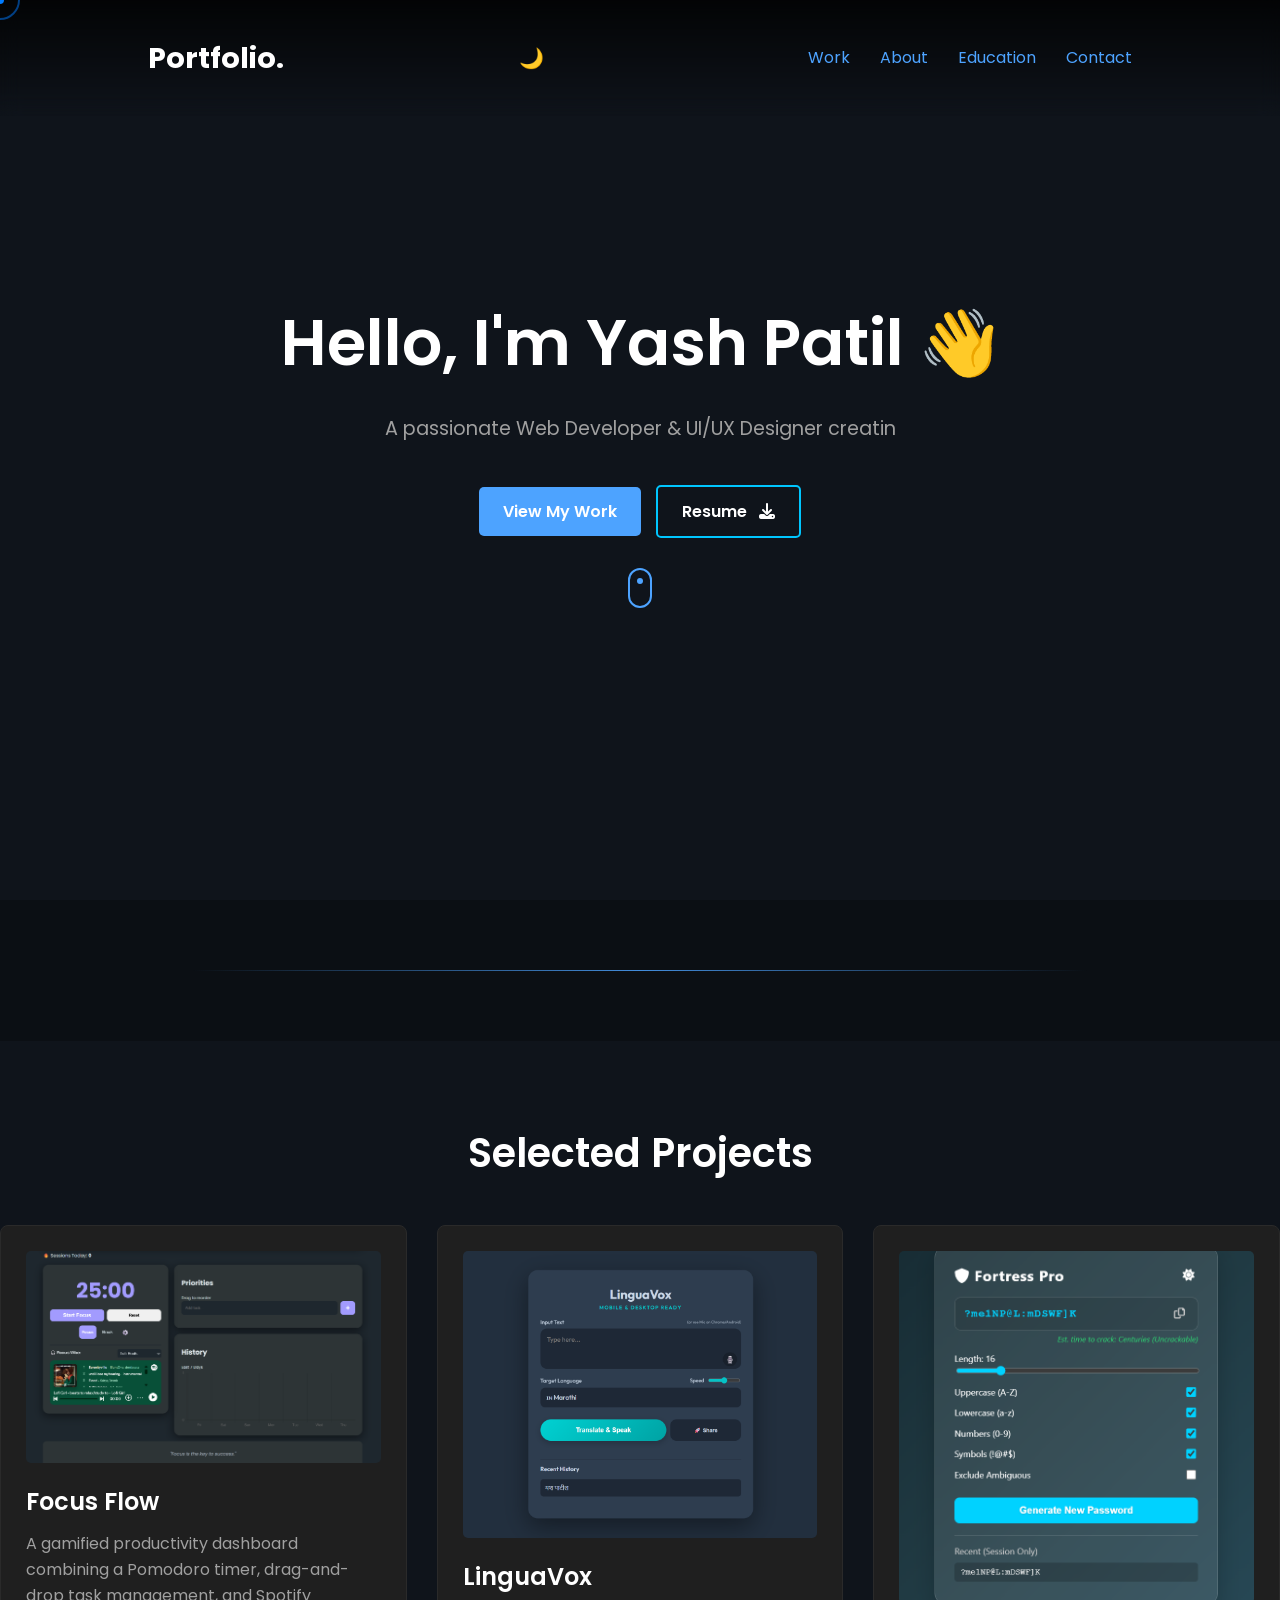
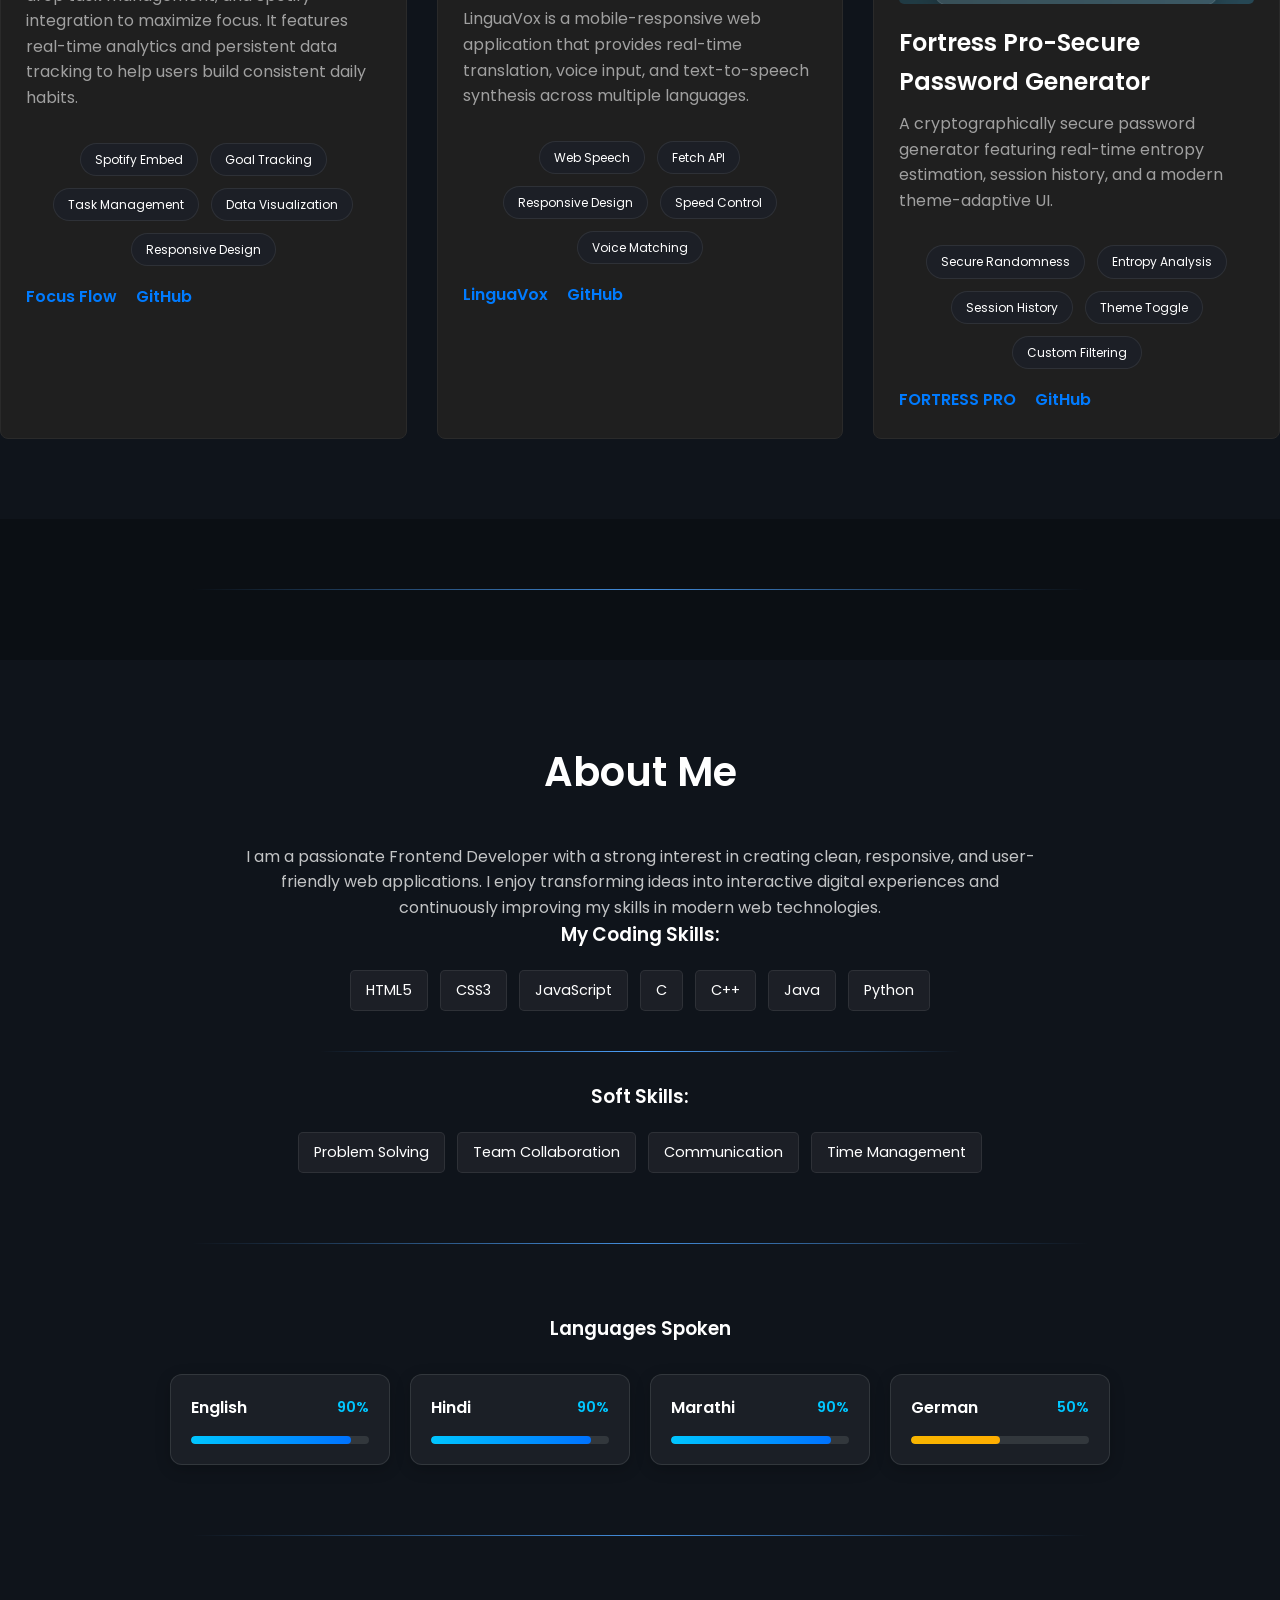
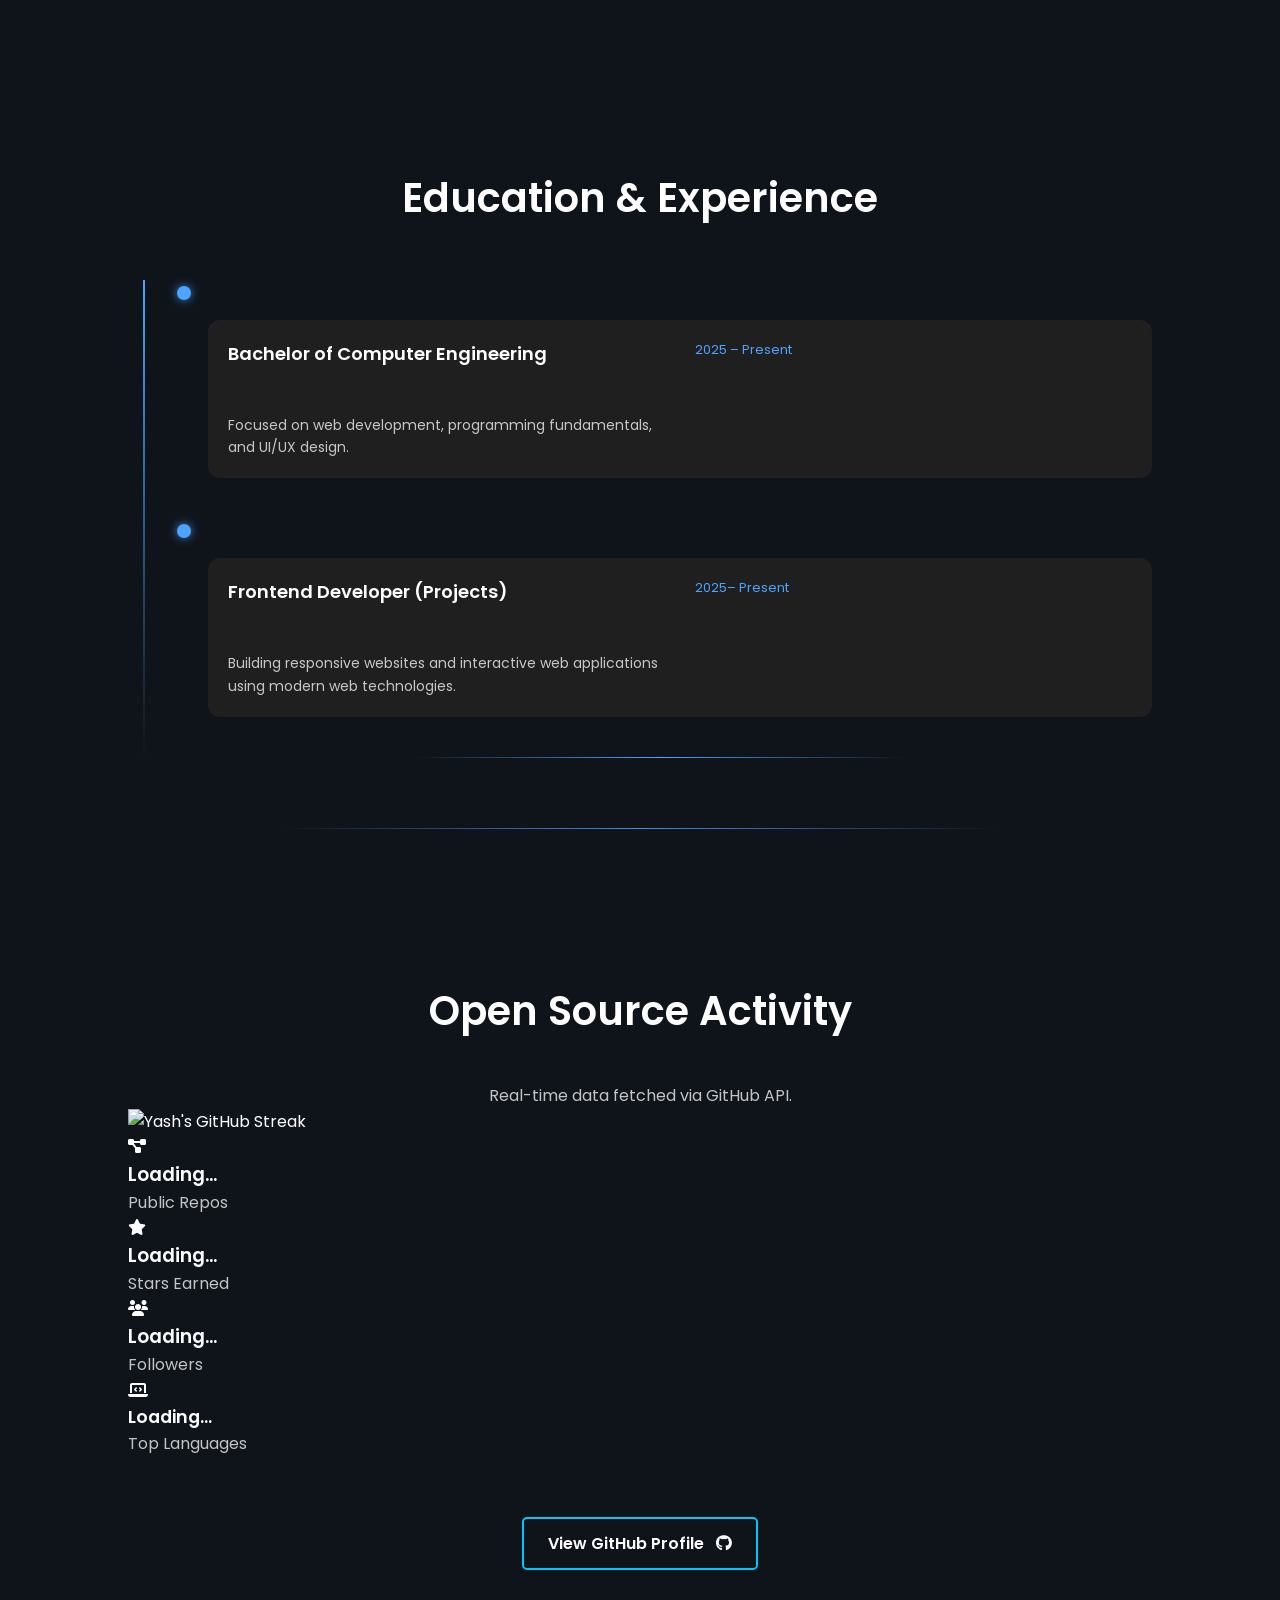
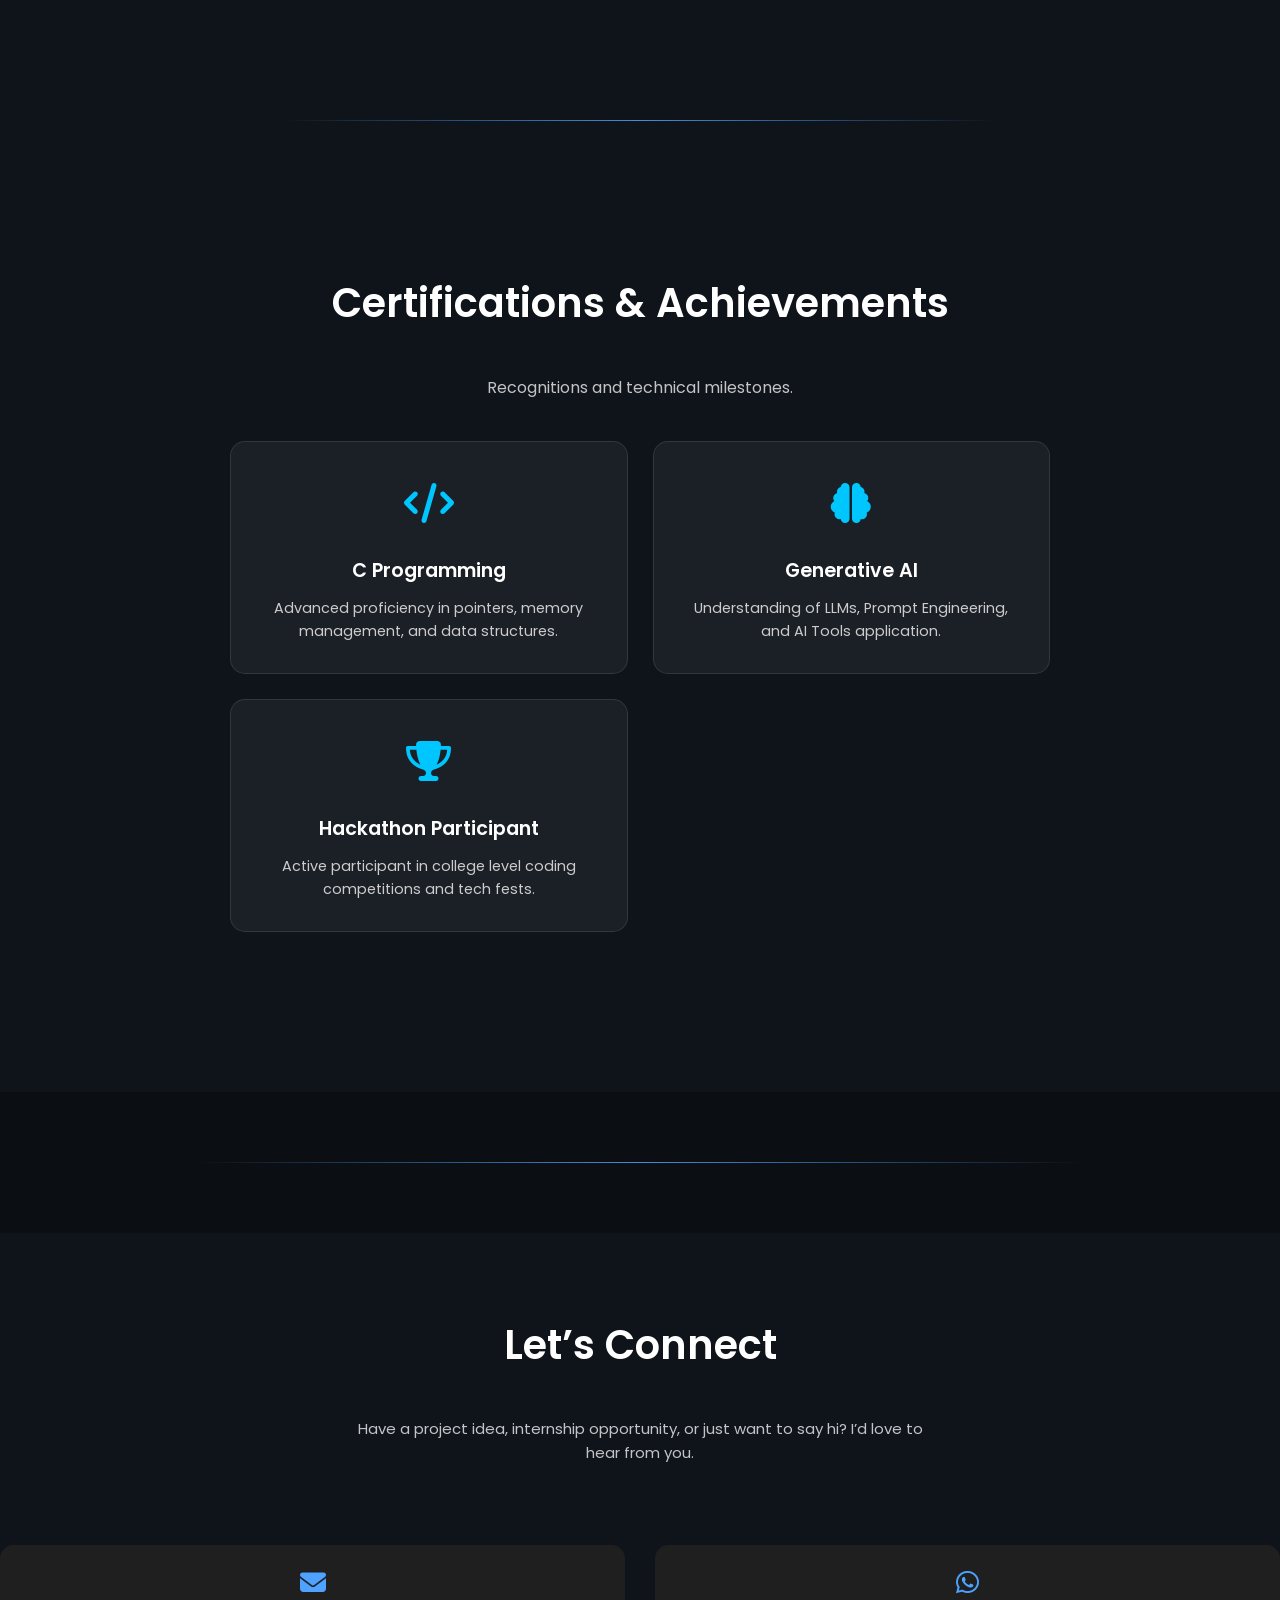
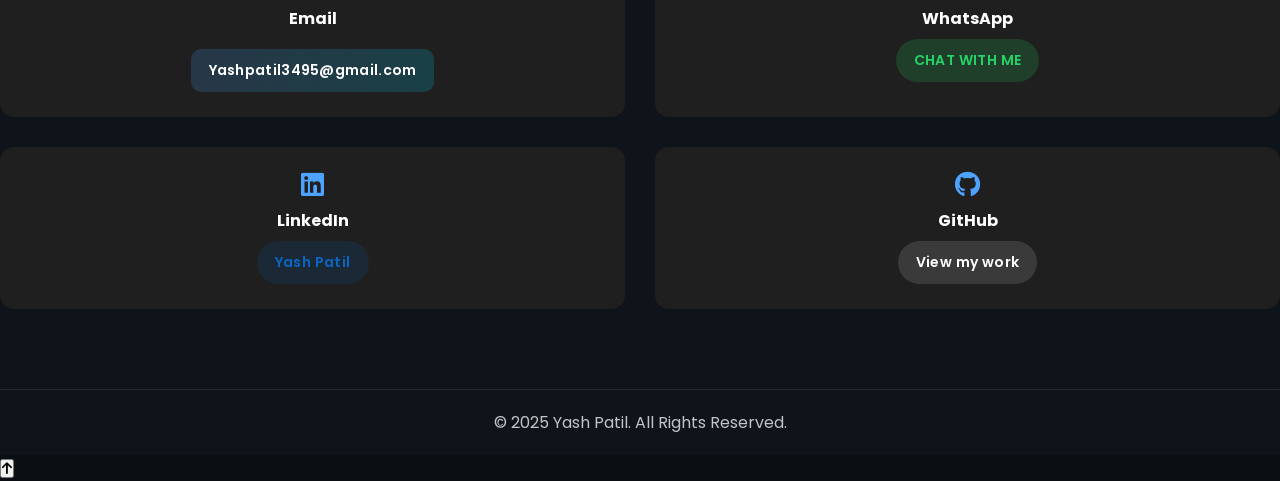
==== index.html @ e80ac135 "Update index.html" ====
<!DOCTYPE html>
<html lang="en">
<head>
    <meta charset="UTF-8">
    <meta name="viewport" content="width=device-width, initial-scale=1.0">
    <meta name="description" content="Yash Patil - Frontend Developer skilled in HTML, CSS, JavaScript, and UI/UX design.">
    <meta name="keywords" content="Yash Patil, Web Developer, Frontend Developer, HTML, CSS, JavaScript">
    <meta name="author" content="Yash Patil">

    <title>Yash Patil | Web Developer & Designer</title>
    <link rel="stylesheet" href="style.css">
    
    <link rel="preconnect" href="https://fonts.googleapis.com">
    <link rel="preconnect" href="https://fonts.gstatic.com" crossorigin>
    <link href="https://fonts.googleapis.com/css2?family=Poppins:wght@300;400;600;700&display=swap" rel="stylesheet">

    <link href="https://unpkg.com/aos@2.3.1/dist/aos.css" rel="stylesheet">
    
    <link rel="stylesheet" href="https://cdnjs.cloudflare.com/ajax/libs/font-awesome/6.5.2/css/all.min.css"/>
</head>
<body>
<div id="loader">
    <div class="loader-box">

        <span class="loading-text">Loading</span>
        
        <span id="loader-percent">0%</span>
        
        <div class="loader-bar">
            <div class="loader-progress" id="loader-progress"></div>
        </div>

    </div>
</div>

    
    <div class="cursor-dot"></div>
    <div class="cursor-outline"></div>

    <header>
        <nav class="navbar">
    <div class="logo">Portfolio.</div>
    <button class="theme-toggle" id="theme-toggle" aria-label="Toggle theme">🌙</button>


    <div class="menu-toggle" id="menu-toggle">
        <span></span>
        <span></span>
        <span></span>
    </div>

    <ul class="nav-links" id="nav-links">
        <li><a href="#work">Work</a></li>
        <li><a href="#about">About</a></li>
        <li><a href="#education">Education</a></li>
        <li><a href="#contact">Contact</a></li>
    </ul>
</nav>

    </header>

    <main>
        <section class="hero">
    <div class="hero-content">
        <h1 class="hero-title">
            Hello, I'm Yash Patil <span class="wave">👋</span>
        </h1>
        <p class="subtitle">
            <span class="typing"></span>
        </p>
        
        <div class="hero-buttons">
            <a href="#work" class="cta-button" data-aos="fade-up" data-aos-delay="400">View My Work</a>
            <a href="./images/resume.pdf" download class="cta-button outline-btn" data-aos="fade-up" data-aos-delay="500">
                Resume <i class="fas fa-download"></i>
            </a>
        </div>

        <div class="scroll-indicator"></div>
    </div>
</section>
        
<div class="divider-fade"></div>
        
        <section id="work" class="work">
            <h2 data-aos="fade-right">Selected Projects</h2>
            <div class="project-grid">
                <div class="project-card" data-aos="fade-up" data-aos-delay="400">
                     <img src="./images/timer%20(2).png">
                    <h3>Focus Flow</h3>
                    <p>A gamified productivity dashboard combining a Pomodoro timer, drag-and-drop task management, and Spotify integration to maximize focus. It features real-time analytics and persistent data tracking to help users build consistent daily habits.</p>
                    <div class="tech-stack">
                     <span>Spotify Embed</span>
                     <span>Goal Tracking</span>
                     <span>Task Management</span>
                     <span>Data Visualization</span>
                     <span>Responsive Design</span>
                    </div>
                    <div class="project-links">
                        <a href="https://yashpatil197.github.io/timer/" target="_blank">Focus Flow</a>
                        <a href="https://github.com/yashpatil197/timer.git" target="_blank">GitHub</a>
                    </div>
                </div>
                <div class="project-card" data-aos="fade-up">
                <img src="./images/LinguaVox.png">
                    <h3>LinguaVox </h3>
                    <p>LinguaVox is a mobile-responsive web application that provides real-time translation, voice input, and text-to-speech synthesis across multiple languages.</p>
                    <div class="tech-stack">
                      <span>Web Speech</span>
                      <span>Fetch API</span>
                      <span>Responsive Design</span>
                      <span>Speed Control</span>
                      <span>Voice Matching</span>
                    </div>

                    <div class="project-links">
                        <a href="https://yashpatil197.github.io/LinguaVox2/" target="_blank">LinguaVox</a>
                        <a href="https://github.com/yashpatil197/my-portfolio2.git" target="_blank">GitHub</a>
                    </div>
                </div>
                <div class="project-card" data-aos="fade-up" data-aos-delay="200">
                    <img src="./images/FORTRESS%20PRO%20(2).png">
                    <h3>Fortress Pro-Secure Password Generator</h3>
                    <p>A cryptographically secure password generator featuring real-time entropy estimation, session history, and a modern theme-adaptive UI.</p>
                     <div class="tech-stack">
                      <span>Secure Randomness</span>
                      <span>Entropy Analysis</span>
                      <span>Session History</span>
                      <span>Theme Toggle</span>
                      <span>Custom Filtering</span>
                    </div>

                    <div class="project-links">
                        <a href="https://yashpatil197.github.io/FORTRESS-PRO/" target="blank" >FORTRESS PRO</a>
                        <a href="https://github.com/yashpatil197/FORTRESS-PRO.git" target="_blank">GitHub</a>
                    </div>
                </div>
                </div>
            </div>
        </section>
        
      <div class="divider-fade"></div>
        
        <section id="about" class="about">
            <div class="about-content" data-aos="fade-left">
                <h2>About Me</h2>
                <p>I am a passionate Frontend Developer with a strong interest in creating clean, responsive, and user-friendly web applications. I enjoy transforming ideas into interactive digital experiences and continuously improving my skills in modern web technologies.</p>
                <h3>My Coding Skills:</h3>
                <div class="skills">
                    <span>HTML5</span>
                    <span>CSS3</span>
                    <span>JavaScript</span>
                    <span>C</span>
                    <span>C++</span>
                    <span>Java</span>
                    <span>Python</span>
                </div>
            </div>
              <!-- Divider between skills -->
                 <div class="skills-divider"></div>

                <h3 class="soft-title">Soft Skills:</h3>

                <div class="skills soft-skills">
                    <span>Problem Solving</span>
                    <span>Team Collaboration</span>
                    <span>Communication</span>
                    <span>Time Management</span>
             </div> 

            <div class="divider-fade"></div>
            <!--language soken -->
            <h3 class="soft-title" style="text-align: center;" data-aos="fade-up">Languages Spoken</h3>
            
            <div class="language-container">
                
                <div class="lang-card" data-aos="fade-up" data-aos-delay="100">
                    <div class="lang-header">
                        <span class="lang-name">English</span>
                        <span class="lang-percent">90%</span>
                    </div>
                    <div class="progress-bar-bg">
                        <div class="progress-fill" style="width: 90%;"></div>
                    </div>
                </div>

                <div class="lang-card" data-aos="fade-up" data-aos-delay="200">
                    <div class="lang-header">
                        <span class="lang-name">Hindi</span>
                        <span class="lang-percent">90%</span>
                    </div>
                    <div class="progress-bar-bg">
                        <div class="progress-fill" style="width: 90%;"></div>
                    </div>
                </div>

                <div class="lang-card" data-aos="fade-up" data-aos-delay="300">
                    <div class="lang-header">
                        <span class="lang-name">Marathi</span>
                        <span class="lang-percent">90%</span>
                    </div>
                    <div class="progress-bar-bg">
                        <div class="progress-fill" style="width: 90%;"></div>
                    </div>
                </div>

                <div class="lang-card" data-aos="fade-up" data-aos-delay="400">
                    <div class="lang-header">
                        <span class="lang-name">German</span>
                        <span class="lang-percent">50%</span>
                    </div>
                    <div class="progress-bar-bg">
                        <div class="progress-fill" style="width: 50%; background: linear-gradient(90deg, #f8b500, #ffae00);"></div>
                    </div>
                </div>
    </div>
    <div class="divider-fade">
    </div>
            
        </section>
        <section id="education" class="experience">
    <h2 data-aos="fade-right">Education & Experience</h2>
      <div class="timeline">

        <div class="timeline-item" data-aos="fade-up">
            <span class="timeline-dot"></span>
            <div class="timeline-content">
                <h3>Bachelor of Computer Engineering</h3>
                <small>2025 – Present</small>
                <p>
                    Focused on web development, programming fundamentals, and UI/UX design.
                </p>
            </div>
        </div>

        <div class="timeline-item" data-aos="fade-up" data-aos-delay="200">
            <span class="timeline-dot"></span>
            <div class="timeline-content">
                <h3>Frontend Developer (Projects)</h3>
                <small>2025– Present</small>
                <p>
                    Building responsive websites and interactive web applications using modern web technologies.
                </p>
            </div>
        </div>
     <div class="skills-divider"></div>
  </div>
  <div class="divider-fade"></div>

<section id="github" class="github-section">
    <div style="text-align: center;">
        <h2 data-aos="fade-right">Open Source Activity</h2>
        <p class="section-subtitle" data-aos="fade-up">Real-time data fetched via GitHub API.</p>
    </div>

    <div class="github-container-wide">
        
        <div class="streak-image-box" data-aos="fade-right">
            <img src="https://github-readme-streak-stats.herokuapp.com/?user=yashpatil197&theme=tokyonight&hide_border=true&background=00000000" 
                 alt="Yash's GitHub Streak">
        </div>

        <div class="static-stats-grid">
            
            <div class="stat-card" data-aos="zoom-in" data-aos-delay="100">
                <i class="fas fa-project-diagram"></i>
                <h3 id="repo-count">Loading...</h3> 
                <p>Public Repos</p>
            </div>

            <div class="stat-card" data-aos="zoom-in" data-aos-delay="200">
                <i class="fas fa-star"></i>
                <h3 id="stars-count">Loading...</h3>
                <p>Stars Earned</p>
            </div>

            <div class="stat-card" data-aos="zoom-in" data-aos-delay="300">
                <i class="fas fa-users"></i>
                <h3 id="followers-count">Loading...</h3>
                <p>Followers</p>
            </div>

            <div class="stat-card" data-aos="zoom-in" data-aos-delay="400">
                <i class="fas fa-laptop-code"></i>
                <h3 id="top-langs" style="font-size: 1.1rem;">Loading...</h3>
                <p>Top Languages</p>
            </div>

        </div>

    </div>
    
    <div class="github-btn-wrapper" style="text-align: center; margin-top: 40px;" data-aos="fade-up">
        <a href="https://github.com/yashpatil197" target="_blank" class="cta-button outline-btn">
            View GitHub Profile <i class="fab fa-github"></i>
        </a>
    </div>
</section>


<div class="divider-fade"></div>


<section id="certifications" class="certifications">
    <h2 data-aos="fade-right">Certifications & Achievements</h2>
    <p class="section-subtitle" data-aos="fade-up">Recognitions and technical milestones.</p>
    
    <div class="cert-grid">
        
        <div class="cert-card" data-aos="fade-up">
            <div class="cert-icon-box">
                <i class="fas fa-code"></i>
            </div>
            <h3>C Programming</h3>
            <p>Advanced proficiency in pointers, memory management, and data structures.</p>
        </div>

        <div class="cert-card" data-aos="fade-up" data-aos-delay="100">
            <div class="cert-icon-box">
                <i class="fas fa-brain"></i>
            </div>
            <h3>Generative AI</h3>
            <p>Understanding of LLMs, Prompt Engineering, and AI Tools application.</p>
        </div>

        <div class="cert-card" data-aos="fade-up" data-aos-delay="200">
            <div class="cert-icon-box">
                <i class="fas fa-trophy"></i>
            </div>
            <h3>Hackathon Participant</h3>
            <p>Active participant in college level coding competitions and tech fests.</p>
        </div>

    </div>
</section>        
</section>
        
        <div class="divider-fade"></div> 
        
       <section id="contact" class="contact">
    <h2 data-aos="fade-up">Let’s Connect</h2>

    <p class="contact-subtitle" data-aos="fade-up" data-aos-delay="100">
        Have a project idea, internship opportunity, or just want to say hi?
        I’d love to hear from you.
    </p>

    <div class="contact-container">

        <div class="contact-cards">

    <!-- Email -->
    <div class="contact-card">
        <i class="fas fa-envelope"></i>
        <h4>Email</h4>
        <a href="mailto:Yashpatil3495@gmail.com" class="highlight-mail">
            Yashpatil3495@gmail.com
        </a>
    </div>

    <!-- WhatsApp -->
    <div class="contact-card">
        <i class="fab fa-whatsapp"></i>
        <h4>WhatsApp</h4>
        <a 
          href="https://wa.me/918208543136" 
          target="_blank"
          class="highlight-link whatsapp"
        >
            CHAT WITH ME
        </a>
    </div>

    <!-- LinkedIn -->
    <div class="contact-card">
        <i class="fab fa-linkedin"></i>
        <h4>LinkedIn</h4>
        <a 
          href="https://www.linkedin.com/in/yash-patil-b30b18363" 
          target="_blank"
          class="highlight-link linkedin"
        >
            Yash Patil
        </a>
    </div>

    <!-- GitHub -->
    <div class="contact-card">
        <i class="fab fa-github"></i>
        <h4>GitHub</h4>
        <a 
          href="https://github.com/yashpatil197" 
          target="_blank"
          class="highlight-link github"
        >
            View my work
        </a>
    </div>

</div>

        </div>
</section>

    </main>

    <footer>
        <p>&copy; 2025 Yash Patil. All Rights Reserved.</p>
    </footer>
<button id="scrollToTop" aria-label="Scroll to top">
    <i class="fas fa-arrow-up"></i>
</button>
    <script src="https://unpkg.com/aos@2.3.1/dist/aos.js"></script>
    <script src="script.js"></script>
    
</body>
</html>
---- style.css ----
/* wave function for the HII*/
.wave {
    display: inline-block;
    animation: wave 2.5s infinite;
    transform-origin: 70% 70%;
}

@keyframes wave {
    0% { transform: rotate(0deg); }
    10% { transform: rotate(14deg); }
    20% { transform: rotate(-8deg); }
    30% { transform: rotate(14deg); }
    40% { transform: rotate(-4deg); }
    50% { transform: rotate(10deg); }
    60%, 100% { transform: rotate(0deg); }
} 

/* --- Global Styles & Variables --- */
:root {
    --bg-color: #121212;
    --primary-color: #1e1e1e;
    --secondary-color: #2a2a2a;
    --text-color: #e0e0e0;
    --accent-color: #007BFF;
    --accent-hover: #0056b3;
}

* {
    margin: 0;
    padding: 0;
    box-sizing: border-box;
}

html {
    scroll-behavior: smooth;
}

body {
    font-family: 'Poppins', sans-serif;
    background-color: var(--bg-color);
    color: var(--text-color);
    line-height: 1.6;
    cursor: none; /* Hide default cursor */
}

section {
    padding: 100px 10%;
}

h1, h2, h3 {
    font-weight: 600;
}

h2 {
    font-size: 2.5rem;
    margin-bottom: 40px;
    text-align: center;
}

a {
    color: var(--accent-color);
    text-decoration: none;
    transition: color 0.3s ease;
}

a:hover {
    color: var(--accent-hover);
}

/* --- Custom Cursor --- */
.cursor-dot, .cursor-outline {
    position: fixed;
    top: 0;
    left: 0;
    transform: translate(-50%, -50%);
    border-radius: 50%;
    pointer-events: none;
    z-index: 9999;
    transition: transform 0.2s, opacity 0.3s;
}
.cursor-dot {
    width: 8px;
    height: 8px;
    background-color: var(--accent-color);
}
.cursor-outline {
    width: 40px;
    height: 40px;
    border: 2px solid var(--accent-color);
    opacity: 0.5;
    transition: transform 0.2s, opacity 0.3s, width 0.3s, height 0.3s;
}
.cursor-grow {
    transform: scale(1.5);
    opacity: 0.8;
}

/* --- Header & Navigation --- */
header {
    position: fixed;
    width: 100%;
    padding: 20px 10%;
    background: rgba(18, 18, 18, 0.8);
    backdrop-filter: blur(10px);
    z-index: 1000;
}
nav {
    display: flex;
    justify-content: space-between;
    align-items: center;
}
nav .logo {
    font-size: 1.8rem;
    font-weight: 700;
}
nav ul {
    list-style: none;
    display: flex;
}
nav ul li {
    margin-left: 30px;
}
nav ul li a {
    font-size: 1rem;
    font-weight: 400;
}

/* --- Hero Section --- */
.hero {
    height: 100vh;
    display: flex;
    justify-content: center;
    align-items: center;
    text-align: center;
}
.hero-content h1 {
    font-size: 4rem;
}
.hero-content .subtitle {
    font-size: 1.2rem;
    color: #a0a0a0;
    max-width: 600px;
    margin: 20px auto;
}
.cta-button {
    display: inline-block;
    background: var(--accent-color);
    color: #fff;
    padding: 12px 24px;
    border-radius: 5px;
    margin-top: 20px;
    font-weight: 600;
    transition: background-color 0.3s ease;
}
.cta-button:hover {
    background: var(--accent-hover);
    color: #fff;
}

/* --- Work Section --- */
.project-grid {
    display: grid;
    grid-template-columns: repeat(auto-fit, minmax(320px, 1fr));
    gap: 30px;
}
.project-card {
    background: var(--primary-color);
    border-radius: 8px;
    overflow: hidden;
    padding: 25px;
    border: 1px solid var(--secondary-color);
    transition: transform 0.3s ease, box-shadow 0.3s ease;
}
.project-card:hover {
    transform: translateY(-10px);
    box-shadow: 0 10px 20px rgba(0,0,0,0.2);
}
.project-card img {
    width: 100%;
    height: auto;
    border-radius: 5px;
    margin-bottom: 20px;
}
.project-card h3 {
    font-size: 1.5rem;
    margin-bottom: 10px;
}
.project-card p {
    color: #a0a0a0;
    margin-bottom: 20px;
}
.project-links a {
    margin-right: 15px;
    font-weight: 600;
}

/* --- About Section --- */
.about {
    background-color: var(--primary-color);
}
.about-content {
    max-width: 800px;
    margin: 0 auto;
    text-align: center;
}
.skills {
    margin-top: 20px;
    display: flex;
    flex-wrap: wrap;
    justify-content: center;
    gap: 10px;
}
.skills span {
    background: var(--secondary-color);
    padding: 8px 15px;
    border-radius: 5px;
    font-size: 0.9rem;
}

/* --- Footer --- */
footer {
    text-align: center;
    padding: 20px 10%;
    background-color: var(--primary-color);
    border-top: 1px solid var(--secondary-color);
}

/* --- Responsive Design --- */
@media (max-width: 768px) {
    h1 { font-size: 2.8rem; }
    h2 { font-size: 2rem; }
    section { padding: 80px 5%; }
    nav ul { display: none; } /* Simple mobile solution, can be replaced with a hamburger menu */
}
/* Divider Line */
.skills-divider {
    width: 50%;
    height: 1px;
    margin: 40px auto 30px;
    background: linear-gradient(
        to right,
        transparent,
        #4da3ff,
        transparent
    );
}


/* Soft skills title spacing */
.soft-title {
    text-align: center;
    margin-bottom: 20px;
    font-weight: 600;
}

/* Soft skills alignment */
.soft-skills {
    display: flex;
    justify-content: center;
    gap: 15px;
    flex-wrap: wrap;
}
/* Tech Stack Container */
.tech-stack {
    display: flex;
    justify-content: center;   /* center tags */
    gap: 10px;
    flex-wrap: wrap;
    margin: 12px 0 18px;
}

/* Tech Tag Style */
.tech-stack span {
    font-size: 12px;
    padding: 6px 14px;
    border-radius: 20px;
    background: rgba(255, 255, 255, 0.12);
    color: #ffffff;
    border: 1px solid rgba(255, 255, 255, 0.15);
    transition: 0.3s ease;
}

/* Hover Effect */
.tech-stack span:hover {
    background: #4da3ff;
    color: #000;
    transform: translateY(-2px);
}

/* EXPERIENCE SECTION */
.experience {
    padding: 80px 10%;
}

/* Timeline container */
.timeline {
    position: relative;
    margin-top: 50px;
    padding-left: 40px;
}

/* Vertical line */
.timeline::before {
    content: "";
    position: absolute;
    left: 15px;
    top: 0;
    width: 2px;
    height: 100%;
    background: linear-gradient(to bottom, #4da3ff, transparent);
}

/* Timeline item */
.timeline-item {
    position: relative;
    margin-bottom: 40px;
    display: flex;
    align-items: flex-start;
    cursor: pointer;
}

/* Dot */
.timeline-dot {
    width: 14px;
    height: 14px;
    background: #4da3ff;
    border-radius: 50%;
    position: absolute;
    left: 9px;
    top: 6px;
    box-shadow: 0 0 10px rgba(77, 163, 255, 0.8);
}

/* Content box */
.timeline-content {
    margin-left: 40px;
    padding: 20px;
    background: #1f1f1f;
    border-radius: 12px;
    transition: all 0.35s ease;
    width: 100%;
}

/* Hover interaction */
.timeline-item:hover .timeline-content {
    transform: translateX(10px) scale(1.02);
    box-shadow: 0 15px 30px rgba(77, 163, 255, 0.15);
}

/* Text styles */
.timeline-content h3 {
    margin-bottom: 5px;
    font-size: 18px;
}

.timeline-content small {
    color: #4da3ff;
    font-size: 13px;
}

.timeline-content p {
    margin-top: 10px;
    font-size: 14px;
    line-height: 1.6;
}

/* Mobile Responsive */
@media (max-width: 768px) {
    .timeline {
        padding-left: 25px;
    }

    .timeline-content {
        margin-left: 30px;
    }
}
.cta-button {
    transition: 0.3s ease;
}

.cta-button:hover {
    box-shadow: 0 0 20px rgba(0,123,255,0.6);
    transform: translateY(-3px);
}
.scroll-indicator {
    width: 24px;
    height: 40px;
    border: 2px solid #4da3ff;
    border-radius: 20px;
    margin: 30px auto 0;
    position: relative;
}

.scroll-indicator::before {
    content: "";
    width: 6px;
    height: 6px;
    background: #4da3ff;
    border-radius: 50%;
    position: absolute;
    top: 8px;
    left: 50%;
    transform: translateX(-50%);
    animation: scroll 1.5s infinite;
}

@keyframes scroll {
    0% { opacity: 1; top: 8px; }
    100% { opacity: 0; top: 22px; }
}
/* ===== Page Loader ===== */
#loader {
    position: fixed;
    inset: 0;
    background: #0b0f14;
    display: flex;
    align-items: center;
    justify-content: center;
    z-index: 9999;
    transition: opacity 0.5s ease, visibility 0.5s ease;
}

#loader.hidden {
    opacity: 0;
    visibility: hidden;
}

.spinner {
    width: 45px;
    height: 45px;
    border: 4px solid rgba(255, 255, 255, 0.2);
    border-top: 4px solid #4da3ff;
    border-radius: 50%;
    animation: spin 1s linear infinite;
}

@keyframes spin {
    to {
        transform: rotate(360deg);
    }
}
/* ================= MOBILE + DESKTOP RESPONSIVE ================= */

/* Global safety */
* {
    box-sizing: border-box;
}

body {
    overflow-x: hidden;
}

/* ===== NAVBAR ===== */
.navbar {
    display: flex;
    align-items: center;
    justify-content: space-between;
    padding: 15px 20px;
}

.menu-toggle {
    display: none;
    flex-direction: column;
    cursor: pointer;
}

.menu-toggle span {
    width: 25px;
    height: 3px;
    background: #fff;
    margin: 4px 0;
}

/* Mobile Navbar */
@media (max-width: 768px) {
    .menu-toggle {
        display: flex;
    }

    .nav-links {
        position: absolute;
        top: 65px;
        left: 0;
        width: 100%;
        background: #0b0f14;
        display: none;
        flex-direction: column;
        align-items: center;
        padding: 20px 0;
        z-index: 1000;
    }

    .nav-links.active {
        display: flex;
    }

    .nav-links li {
        margin: 15px 0;
    }
}

/* ===== HERO ===== */
.hero {
    padding: 0 20px;
    text-align: center;
}

.hero-title {
    font-size: clamp(28px, 6vw, 46px);
}

.subtitle {
    font-size: clamp(14px, 4vw, 18px);
}

/* Hide scroll indicator on mobile */
@media (max-width: 768px) {
    .scroll-indicator {
        display: none;
    }
}

/* ===== PROJECT GRID ===== */
.project-grid {
    display: grid;
    grid-template-columns: repeat(auto-fit, minmax(280px, 1fr));
    gap: 25px;
}

/* ===== SKILLS & TECH TAGS ===== */
.skills,
.tech-stack {
    display: flex;
    justify-content: center;
    flex-wrap: wrap;
    gap: 12px;
}

/* ===== TIMELINE ===== */
@media (max-width: 768px) {
    .timeline {
        padding-left: 20px;
    }

    .timeline-content {
        margin-left: 30px;
    }
}

/* Disable custom cursor on mobile */
@media (max-width: 768px) {
    .cursor-dot,
    .cursor-outline {
        display: none;
    }
}
/* ================= PROGRESS LOADER ================= */
#loader {
    position: fixed;
    inset: 0;
    background: #0b0f14;
    display: flex;
    align-items: center;
    justify-content: center;
    z-index: 9999;
    transition: opacity 0.4s ease, visibility 0.4s ease;
}

#loader.hidden {
    opacity: 0;
    visibility: hidden;
}

.loader-box {
    width: 260px;
    text-align: center;
    font-family: "Poppins", sans-serif;
}

.loading-text {
    display: block;
    font-size: 14px;
    letter-spacing: 3px;
    text-transform: uppercase;
    margin-bottom: 8px;
    background: linear-gradient(90deg, #4da3ff, #00d4ff);
    -webkit-background-clip: text;
    -webkit-text-fill-color: transparent;
    animation: loadingBlink 1.4s infinite ease-in-out;
}

@keyframes loadingBlink {
    0% { opacity: 0.2; }
    50% { opacity: 1; }
    100% { opacity: 0.2; }
}

#loader-percent {
    display: block;
    font-size: 18px;
    margin-bottom: 12px;
    color: #4da3ff;
}

.loader-bar {
    width: 100%;
    height: 6px;
    background: rgba(255, 255, 255, 0.2);
    border-radius: 10px;
    overflow: hidden;
}

.loader-progress {
    width: 0%;
    height: 100%;
    background: linear-gradient(90deg, #4da3ff, #00d4ff);
    border-radius: 10px;
    transition: width 0.2s ease;
}

/* ===== THEME VARIABLES ===== */
:root {
    --bg-color: #0b0f14;
    --text-color: #ffffff;
    --card-bg: #1f1f1f;
    --accent: #4da3ff;
}

body.light {
    --bg-color: #f5f7fb;
    --text-color: #111111;
    --card-bg: #ffffff;
    --accent: #4da3ff;
}

body {
    background: var(--bg-color);
    color: var(--text-color);
    transition: background 0.3s ease, color 0.3s ease;
}

/* Cards adapt to theme */
.project-card,
.timeline-content {
    background: var(--card-bg);
}

/* Toggle button */
.theme-toggle {
    background: none;
    border: none;
    font-size: 20px;
    cursor: pointer;
    color: var(--text-color);
}
section {
    padding: 80px 0;
}
.section-divider {
    width: 60%;
    height: 1px;
    margin: 60px auto;
    background: linear-gradient(
        to right,
        transparent,
        var(--accent),
        transparent
    );
}
section {
    opacity: 0;
    transform: translateY(30px);
    animation: fadeInUp 1s ease forwards;
}

section:nth-of-type(1) { animation-delay: 0.2s; }
section:nth-of-type(2) { animation-delay: 0.4s; }
section:nth-of-type(3) { animation-delay: 0.6s; }
section:nth-of-type(4) { animation-delay: 0.8s; }

@keyframes fadeInUp {
    to {
        opacity: 1;
        transform: translateY(0);
    }
}

/* ================= SECTION DIVIDERS ================= */

/* 1️⃣ Soft fade line */
.divider-fade {
    width: 70%;
    height: 1px;
    margin: 70px auto;
    background: linear-gradient(
        to right,
        transparent,
        var(--accent),
        transparent
    );
}

/* 2️⃣ Dotted modern line */
.divider-dots {
    width: 50%;
    height: 2px;
    margin: 70px auto;
    background-image: radial-gradient(var(--accent) 2px, transparent 2px);
    background-size: 12px 2px;
    background-repeat: repeat-x;
}

/* 3️⃣ Gradient glow line */
.divider-gradient {
    width: 60%;
    height: 2px;
    margin: 80px auto;
    background: linear-gradient(
        90deg,
        transparent,
        #4da3ff,
        #00d4ff,
        transparent
    );
    box-shadow: 0 0 10px rgba(77, 163, 255, 0.4);
}

/* 4️⃣ Wave divider */
.divider-wave {
    width: 100%;
    height: 40px;
    margin: 80px 0;
    background: radial-gradient(
        circle at 50% -20px,
        var(--accent) 40%,
        transparent 41%
    );
}
/* ================= CONTACT SECTION ================= */

.contact {
    text-align: center;
}

.contact-subtitle {
    max-width: 600px;
    margin: 10px auto 40px;
    font-size: 15px;
    opacity: 0.85;
}

.contact-container {
    display: grid;
    grid-template-columns: 1fr;
    gap: 40px;
}

.contact-cards {
    display: grid;
    grid-template-columns: repeat(auto-fit, minmax(220px, 1fr));
    gap: 25px;
}

.contact-card {
    background: var(--card-bg);
    padding: 25px;
    border-radius: 14px;
    transition: 0.3s ease;
}

.contact-card i {
    font-size: 26px;
    color: var(--accent);
    margin-bottom: 10px;
}

.contact-card h4 {
    margin-bottom: 8px;
}

.contact-card a {
    font-size: 14px;
    color: var(--text-color);
    text-decoration: none;
}

.contact-card:hover {
    transform: translateY(-6px);
    box-shadow: 0 10px 25px rgba(0,0,0,0.2);
}

.contact-form {
    max-width: 500px;
    margin: 0 auto;
    display: flex;
    flex-direction: column;
    gap: 15px;
}

.contact-form input,
.contact-form textarea {
    padding: 12px 14px;
    border-radius: 8px;
    border: none;
    outline: none;
    background: var(--card-bg);
    color: var(--text-color);
    font-family: inherit;
}
/* ================= CONTACT LINKS ================= */

.contact-links {
    display: flex;
    flex-direction: column;
    gap: 18px;
    align-items: center;
    margin-top: 30px;
}

/* Base highlight style (shared) */
.highlight-link {
    display: inline-block;
    font-weight: 600;
    padding: 10px 18px;
    border-radius: 30px;
    font-size: 14px;
    letter-spacing: 0.4px;
    text-decoration: none;
    transition: all 0.3s ease;
    animation: pulse 3s infinite;
}

/* Hover effect */
.highlight-link:hover {
    transform: translateY(-3px);
    color: #000;
}

/* Mail */
.highlight-link.mail {
    background: linear-gradient(90deg, rgba(77,163,255,0.15), rgba(0,212,255,0.15));
    color: var(--accent);
}

.highlight-link.mail:hover {
    background: linear-gradient(90deg, #4da3ff, #00d4ff);
    box-shadow: 0 0 18px rgba(77,163,255,0.6);
}

/* LinkedIn */
.highlight-link.linkedin {
    background: rgba(10,102,194,0.15);
    color: #0A66C2;
}

.highlight-link.linkedin:hover {
    background: #0A66C2;
    box-shadow: 0 0 18px rgba(10,102,194,0.6);
}

/* GitHub */
.highlight-link.github {
    background: rgba(255,255,255,0.12);
    color: var(--text-main);
}

body.light .highlight-link.github {
    background: rgba(0,0,0,0.1);
    color: #111;
}

.highlight-link.github:hover {
    background: #24292e;
    box-shadow: 0 0 18px rgba(36,41,46,0.6);
}

/* Pulse animation */
@keyframes pulse {
    0% { box-shadow: 0 0 0 rgba(0,0,0,0); }
    50% { box-shadow: 0 0 12px rgba(77,163,255,0.3); }
    100% { box-shadow: 0 0 0 rgba(0,0,0,0); }
}

/* ---------- THEME VARIABLES ---------- */ /*for light and dark theme*/
:root {
    --bg-main: #0b0f14;
    --bg-section: #0f141b;
    --bg-card: #1c1f26;
    --text-main: #ffffff;
    --text-muted: rgba(255, 255, 255, 0.75);
    --accent: #4da3ff;
    --border-soft: rgba(255, 255, 255, 0.08);
}

/* Light mode overrides */
body.light {
    --bg-main: #f5f7fb;
    --bg-section: #ffffff;
    --bg-card: #f0f2f6;
    --text-main: #111111;
    --text-muted: rgba(0, 0, 0, 0.7);
    --accent: #2563eb;
    --border-soft: rgba(0, 0, 0, 0.08);
}

/* ---------- GLOBAL APPLICATION ---------- */
body {
    background: var(--bg-main);
    color: var(--text-main);
    transition: background 0.3s ease, color 0.3s ease;
}

section {
    background: var(--bg-section);
}

/* ---------- HEADINGS & TEXT ---------- */
h1, h2, h3, h4, h5 {
    color: var(--text-main);
}

p {
    color: var(--text-muted);
}

/* ---------- NAVBAR ---------- */
header {
    background: linear-gradient(
        to bottom,
        rgba(0, 0, 0, 0.8),
        transparent
    );
}

body.light header {
    background: linear-gradient(
        to bottom,
        rgba(255, 255, 255, 0.9),
        transparent
    );
}

.nav-links a {
    color: var(--accent);
}

/* ---------- ABOUT SECTION ---------- */
.about {
    background: var(--bg-section);
}

.about p {
    color: var(--text-muted);
}

/* ---------- SKILLS TAGS ---------- */
.skills span,
.tech-stack span {
    background: var(--bg-card);
    color: var(--text-main);
    border: 1px solid var(--border-soft);
}

/* ---------- CARDS (PROJECT / CONTACT / TIMELINE) ---------- */
.project-card {
    display: flex;
    flex-direction: column;
    height: 100%;
}

.timeline-content,
.contact-cards {
    display: grid;
    grid-template-columns: repeat(2, 1fr);
    gap: 30px;
    margin-top: 40px;
}

/* Mobile: 1 per row */
@media (max-width: 768px) {
    .contact-cards {
        grid-template-columns: 1fr;
    }
}

/* ---------- SECTION DIVIDERS ---------- */
.divider-fade,
.divider-dots,
.divider-gradient,
.divider-wave {
    opacity: 0.85;
}

body.light .divider-wave {
    opacity: 0.45;
}

/* ---------- BUTTONS ---------- */
.cta-button {
    background: var(--accent);
    color: #fff;
}

/* ---------- FORM INPUTS (if any remain) ---------- */
input,
textarea {
    background: var(--bg-card);
    color: var(--text-main);
    border: 1px solid var(--border-soft);
}

/* ---------- FOOTER ---------- */
footer {
    background: var(--bg-section);
    color: var(--text-muted);
}
/* WhatsApp highlight */
.highlight-link.whatsapp {
    background: rgba(37, 211, 102, 0.18);
    color: #25D366;
}

.highlight-link.whatsapp:hover {
    background: #25D366;
    color: #000;
    box-shadow: 0 0 18px rgba(37, 211, 102, 0.7);
}
.project-grid {
    display: grid;
    grid-template-columns: repeat(3, 1fr);
    gap: 30px;
}

@media (max-width: 992px) {
    .project-grid {
        grid-template-columns: repeat(2, 1fr);
    }
}

@media (max-width: 600px) {
    .project-grid {
        grid-template-columns: 1fr;
    }
}
/* ================= CONTACT CARDS – CLEAN INTERACTION ================= */

/* Base contact card (no permanent glow) */
.contact-card {
    transition: transform 0.35s ease, box-shadow 0.35s ease;
}

/* Hover glow for ALL cards */
.contact-card:hover {
    transform: translateY(-6px);
    box-shadow: 0 0 28px rgba(77, 163, 255, 0.45);
}

/* ================= EMAIL TEXT – PERMANENT GLOW ================= */

.highlight-mail {
    display: inline-block;
    margin-top: 10px;
    padding: 10px 18px;
    border-radius: 10px;

    background: linear-gradient(
        90deg,
        rgba(77,163,255,0.18),
        rgba(0,212,255,0.18)
    );

    color: #4da3ff;
    font-weight: 600;
    letter-spacing: 0.3px;

    animation: mailGlow 2.8s infinite;
    transition: all 0.3s ease;
}

/* Permanent glowing animation for EMAIL TEXT ONLY */
@keyframes mailGlow {
    0% {
        box-shadow: 0 0 4px rgba(77,163,255,0.4);
    }
    50% {
        box-shadow: 0 0 18px rgba(77,163,255,0.9);
    }
    100% {
        box-shadow: 0 0 4px rgba(77,163,255,0.4);
    }
}

/* Email hover boost */
.highlight-mail:hover {
    background: linear-gradient(90deg, #4da3ff, #00d4ff);
    color: #000;
    box-shadow: 0 0 26px rgba(77,163,255,1);
    transform: translateY(-2px);
}

/* Click feedback */
.highlight-mail:active {
    transform: scale(0.95);
}
}
#scrollToTop {
    /* POSITIONING - This makes it float */
    position: fixed; 
    bottom: 30px;   /* Distance from bottom */
    right: 30px;    /* Distance from right */
    z-index: 9999;  /* Ensures it stays on top of everything (images, cards, etc) */

    /* STYLING - Makes it look good */
    width: 50px;
    height: 50px;
    background-color: #007bff; /* Change this to match your theme color */
    color: white;
    border: none;
    border-radius: 50%; /* Makes it a circle */
    box-shadow: 0 4px 10px rgba(0, 0, 0, 0.3); /* Adds a shadow for depth */
    cursor: pointer;
    font-size: 20px;
    
    /* ANIMATION - Smooth appearance */
    opacity: 0;             /* Hidden by default */
    pointer-events: none;   /* Can't be clicked when hidden */
    transition: all 0.4s ease;
    transform: translateY(20px); /* Slightly pushed down when hidden */
}

/* This class will be added by JavaScript when we scroll down */
#scrollToTop.active {
    opacity: 1;
    pointer-events: all;
    transform: translateY(0); /* Returns to normal position */
}

/* Hover Effect */
#scrollToTop:hover {
    background-color: #0056b3; /* Darker shade on hover */
    transform: scale(1.1); /* Slightly grows when you hover */
}
/* Container to Center and Wrap the Boxes */
.language-container {
    display: flex;
    flex-wrap: wrap; /* Allows boxes to move to next line if screen is small */
    justify-content: center; /* Centers them horizontally */
    gap: 20px; /* Space between boxes */
    margin-top: 30px;
    width: 100%;
}

/* The Individual "Special Box" */
.lang-card {
    background: rgba(255, 255, 255, 0.05); /* Glass effect dark background */
    border: 1px solid rgba(255, 255, 255, 0.1); /* Subtle border */
    border-radius: 12px;
    padding: 20px;
    width: 220px; /* Fixed width for uniformity */
    min-width: 200px;
    box-shadow: 0 4px 15px rgba(0, 0, 0, 0.2);
    transition: transform 0.3s ease, border-color 0.3s ease;
}

/* Hover Effect for the Box */
.lang-card:hover {
    transform: translateY(-5px); /* Floats up slightly */
    border-color: #00c6ff; /* Border turns blue */
}

/* Header inside the box (Name + %) */
.lang-header {
    display: flex;
    justify-content: space-between;
    align-items: center;
    margin-bottom: 15px;
    font-weight: 600;
    font-size: 1rem;
    color: #fff;
}

/* Percentage Text Color */
.lang-percent {
    color: #00c6ff;
    font-size: 0.9rem;
}

/* Background Bar (Gray track) */
.progress-bar-bg {
    width: 100%;
    height: 8px;
    background-color: rgba(255, 255, 255, 0.1);
    border-radius: 10px;
    overflow: hidden;
}

/* Filled Bar (Blue) */
.progress-fill {
    height: 100%;
    background: linear-gradient(90deg, #00c6ff, #0072ff);
    border-radius: 10px;
    transition: width 1.5s ease-in-out;
}
/* --- Hero Button Group --- */
.hero-buttons {
    display: flex;
    gap: 15px; /* Space between buttons */
    justify-content: center;
    align-items: center;
    margin-top: 20px;
}

/* --- Resume Button (Outline Style) --- */
.outline-btn {
    background: transparent; /* No background */
    border: 2px solid #00c6ff; /* Blue border */
    color: #fff;
}

.outline-btn:hover {
    background: rgba(0, 198, 255, 0.1); /* Slight blue tint on hover */
    transform: translateY(-3px);
    box-shadow: 0 0 15px rgba(0, 198, 255, 0.4);
}

.outline-btn i {
    margin-left: 8px; /* Space between text and download icon */
}

/* --- Certification Section --- */
.certifications {
    padding: 80px 10%;
    text-align: center;
}

.cert-grid {
    display: grid;
    grid-template-columns: repeat(auto-fit, minmax(280px, 1fr)); /* Responsive Grid */
    gap: 25px;
    margin-top: 40px;
}

.cert-card {
    background: rgba(255, 255, 255, 0.05);
    padding: 30px;
    border-radius: 15px;
    border: 1px solid rgba(255, 255, 255, 0.1);
    transition: 0.3s;
    position: relative;
    overflow: hidden;
}

.cert-card:hover {
    transform: translateY(-10px);
    border-color: #00c6ff;
    box-shadow: 0 10px 30px rgba(0, 0, 0, 0.3);
}

.cert-icon-box {
    font-size: 2.5rem;
    color: #00c6ff;
    margin-bottom: 20px;
}

.cert-card h3 {
    font-size: 1.2rem;
    margin-bottom: 10px;
    color: #fff;
}

.cert-card p {
    font-size: 0.9rem;
    color: #ccc;
    line-height: 1.6;
}
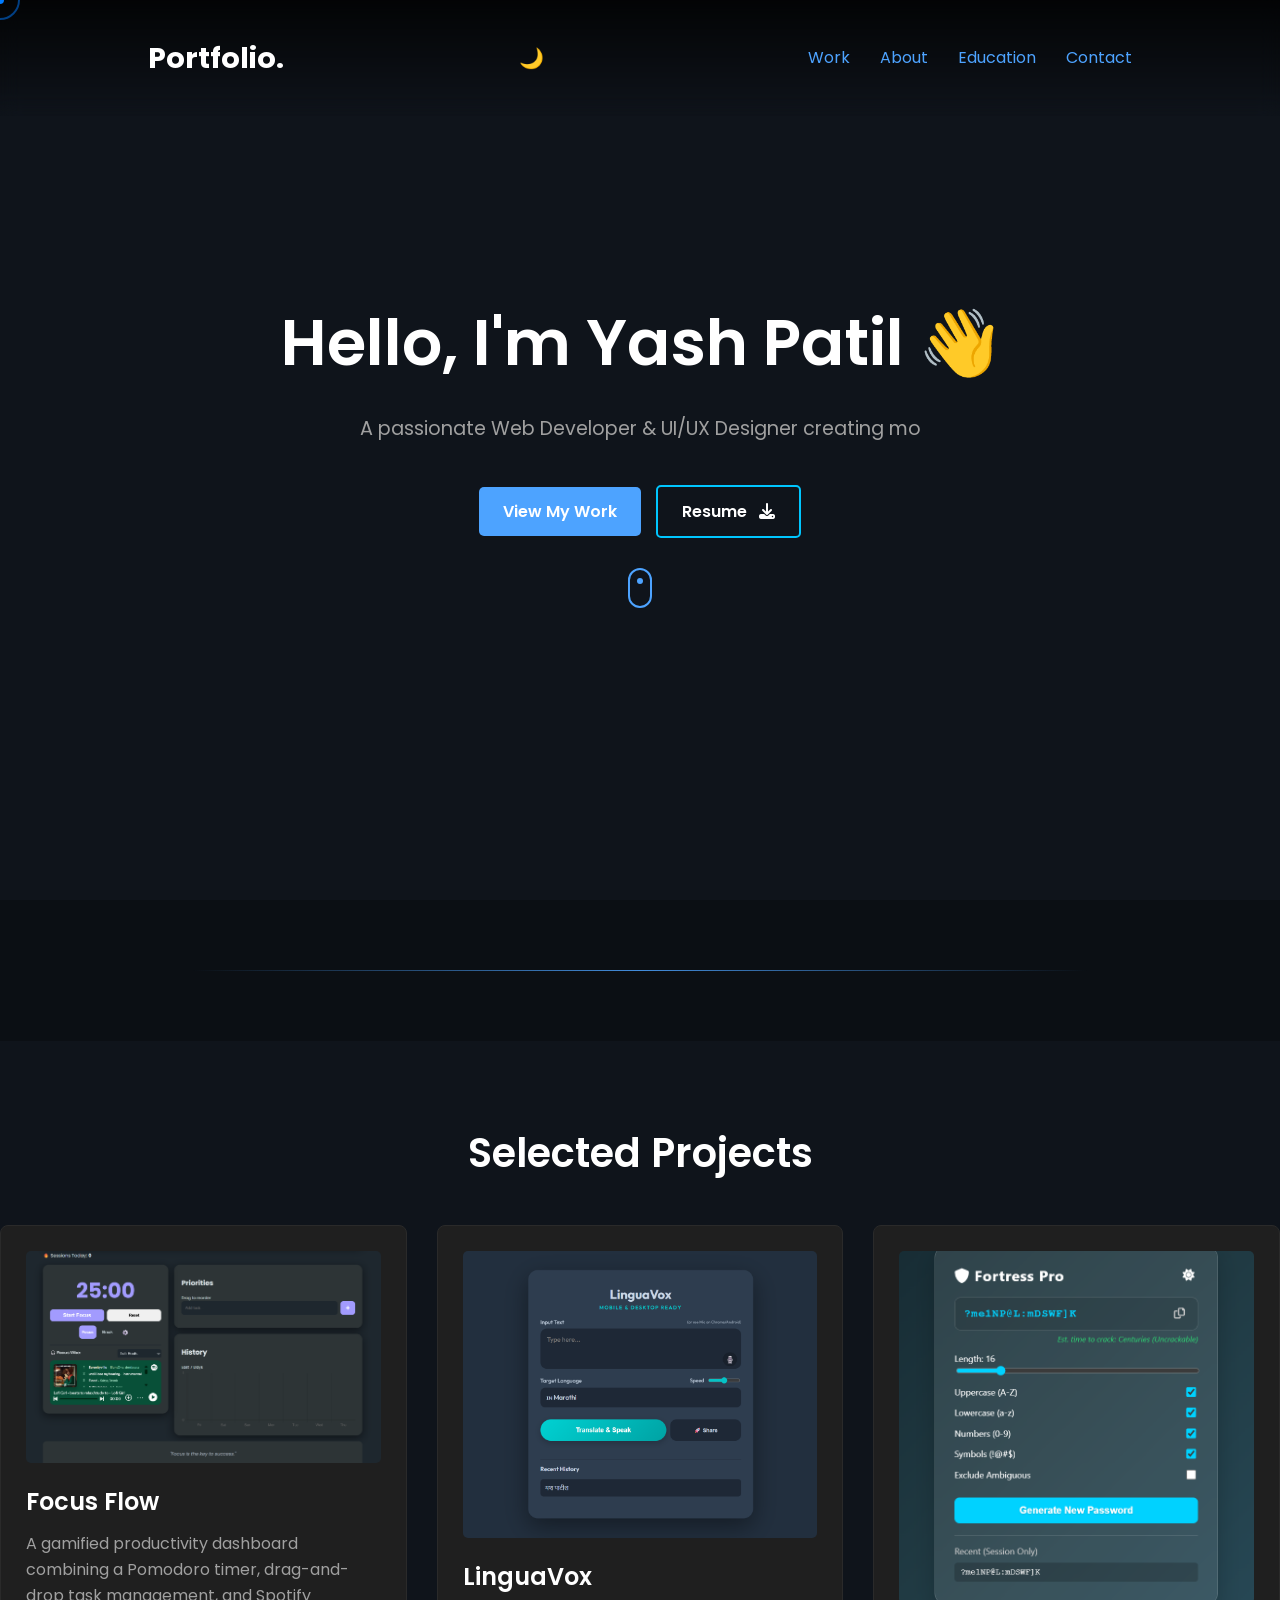
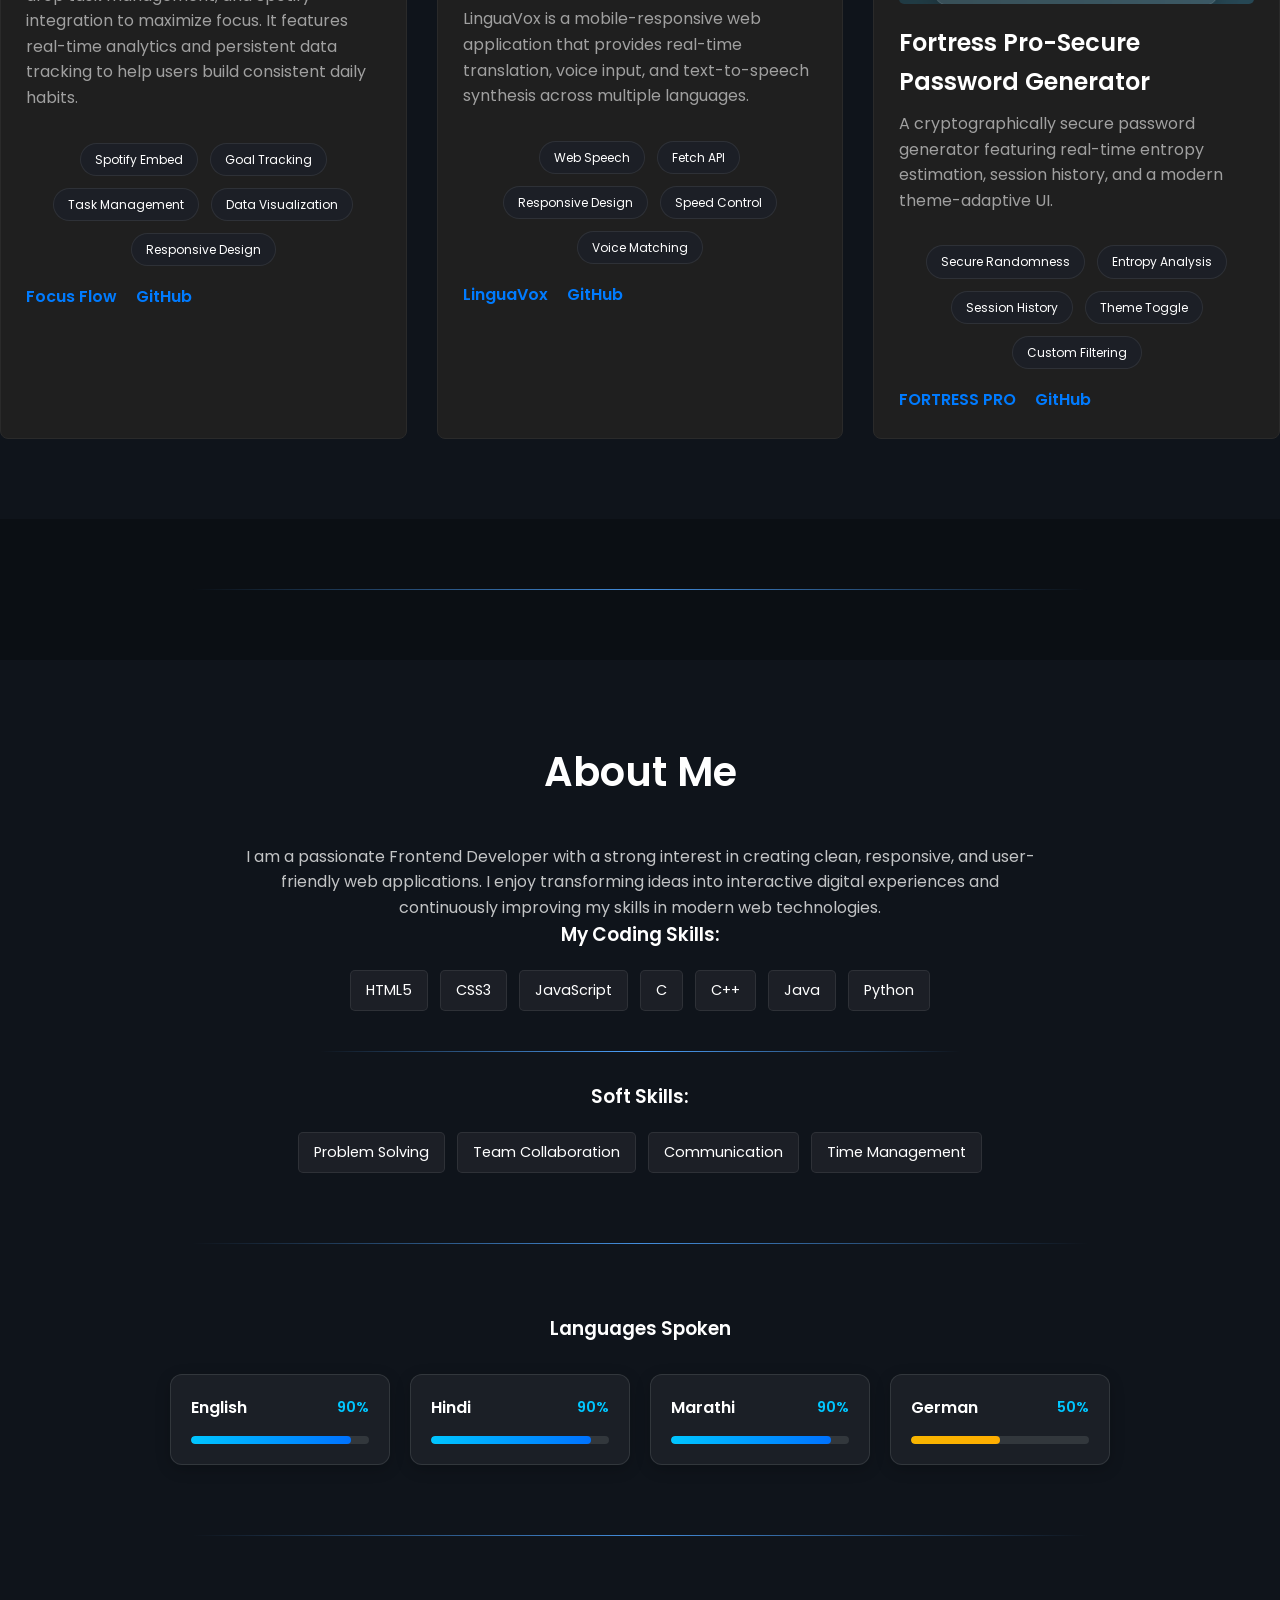
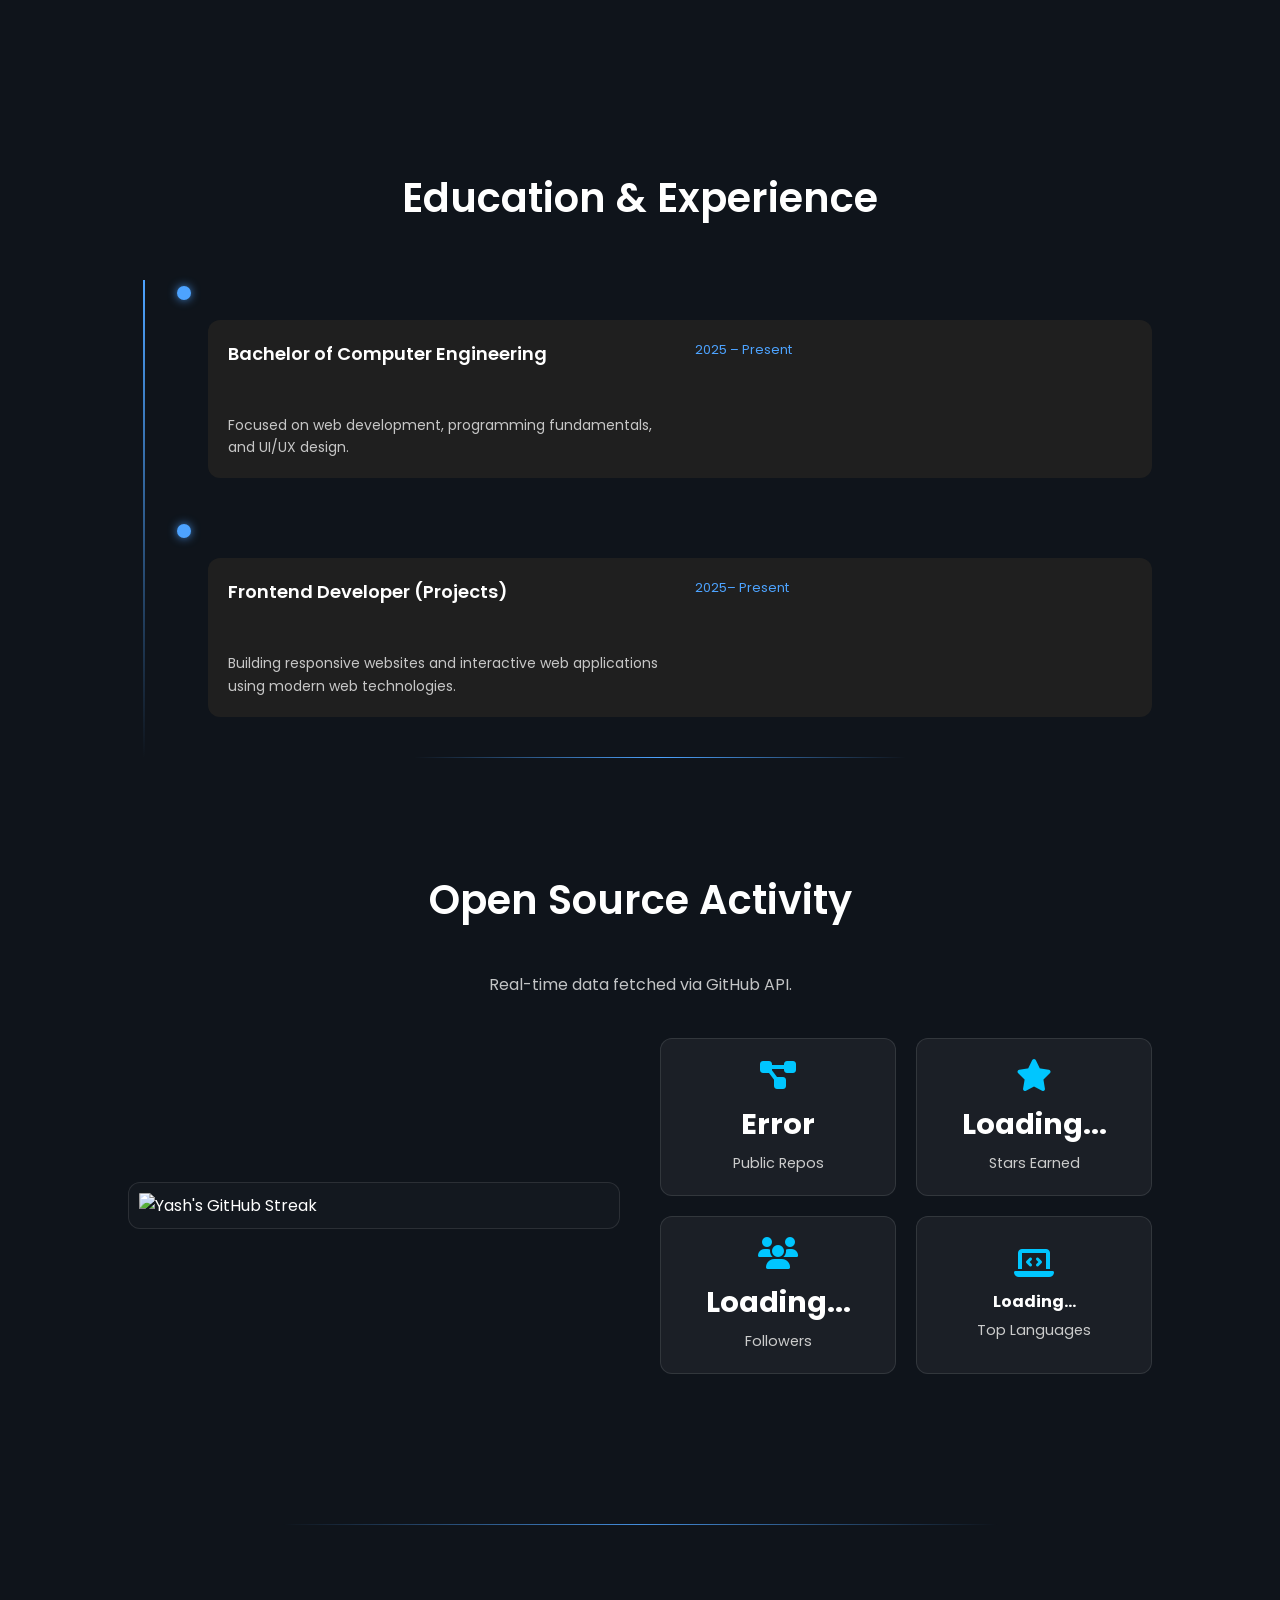
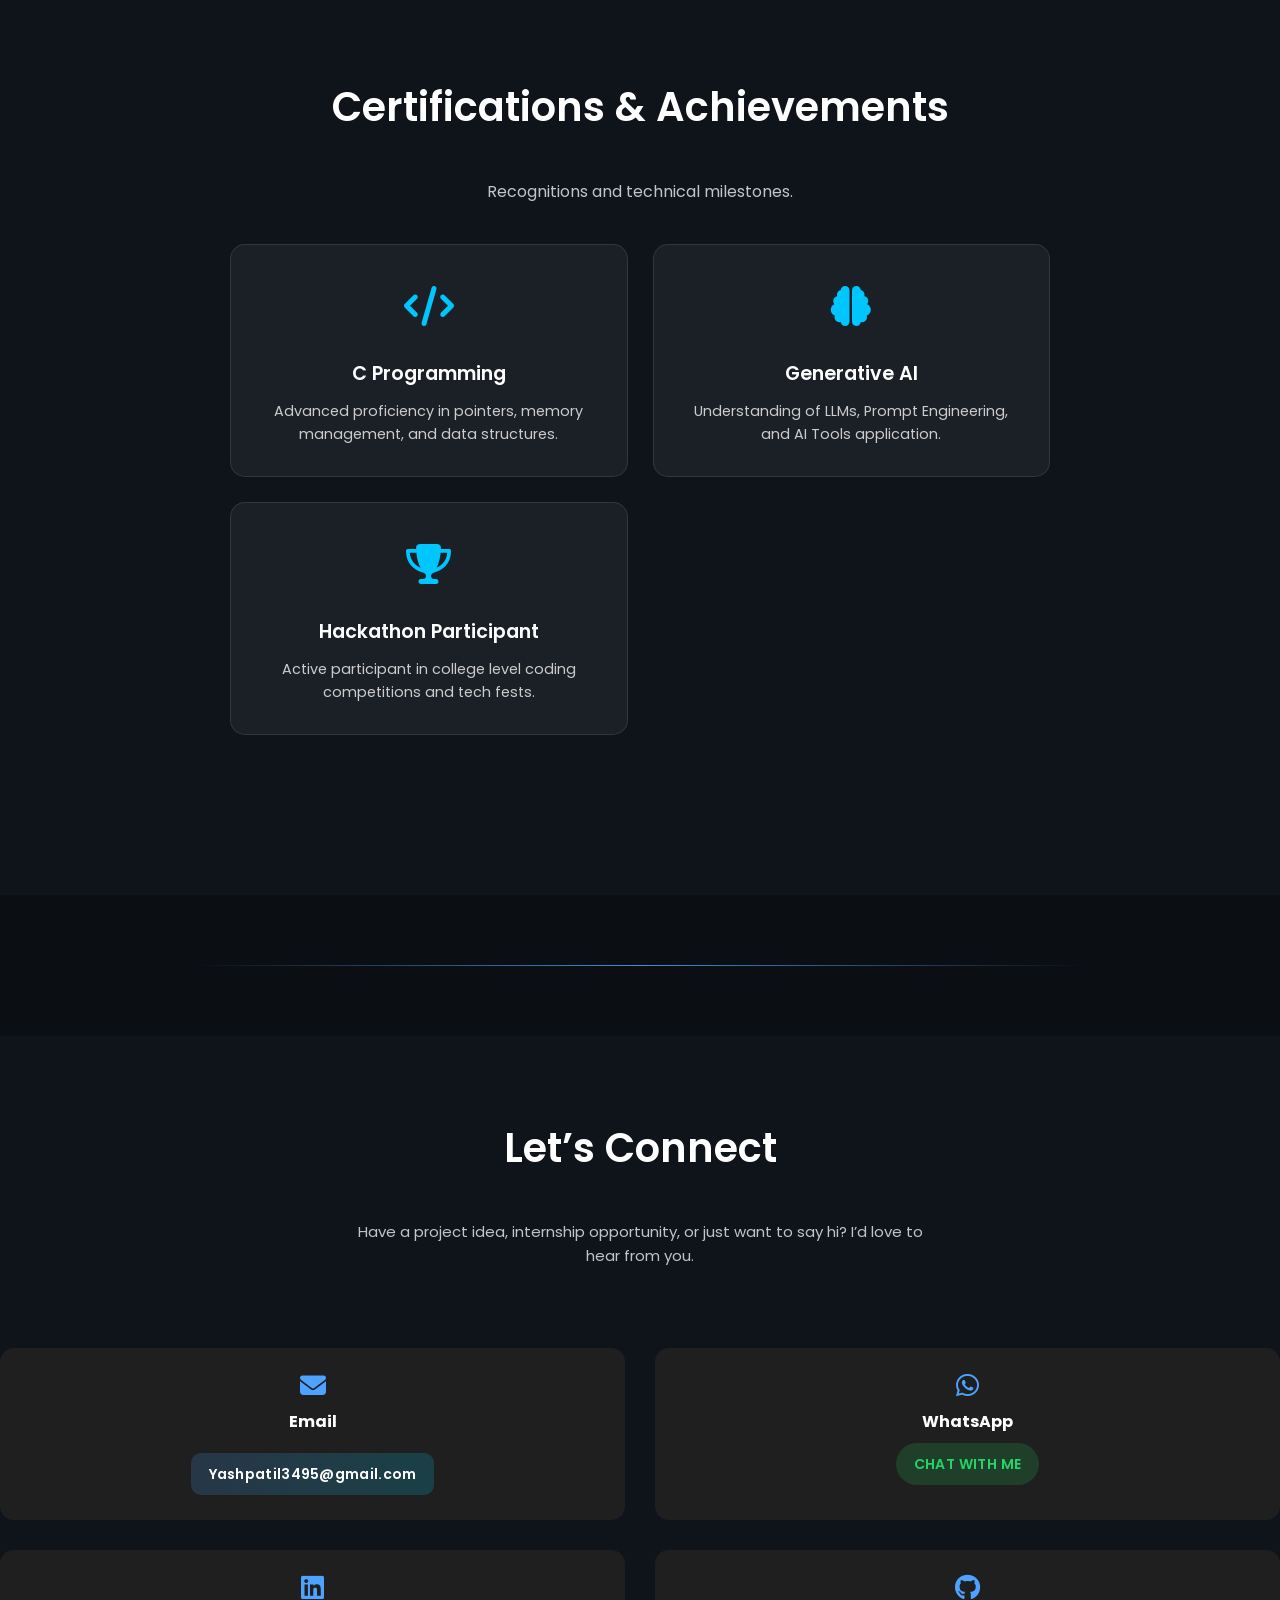
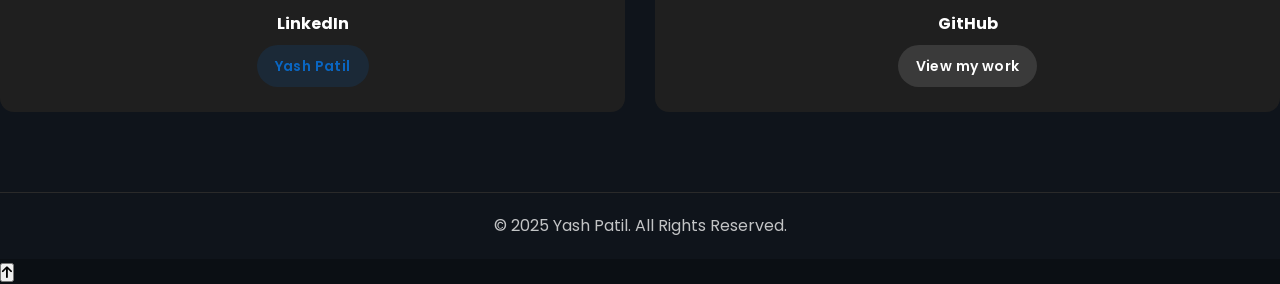
==== commit 43e54b03: "Update index.html" ====
--- a/index.html
+++ b/index.html
@@ -245,12 +245,10 @@
         </div>
      <div class="skills-divider"></div>
   </div>
-  <div class="divider-fade"></div>
-
-<section id="github" class="github-section">
+ <section id="github" class="github-section">
     <div style="text-align: center;">
         <h2 data-aos="fade-right">Open Source Activity</h2>
-        <p class="section-subtitle" data-aos="fade-up">Real-time data fetched via GitHub API.</p>
+        <p class="section-subtitle">Real-time data fetched via GitHub API.</p>
     </div>
 
     <div class="github-container-wide">
@@ -262,38 +260,31 @@
 
         <div class="static-stats-grid">
             
-            <div class="stat-card" data-aos="zoom-in" data-aos-delay="100">
+            <div class="stat-card" data-aos="zoom-in">
                 <i class="fas fa-project-diagram"></i>
                 <h3 id="repo-count">Loading...</h3> 
                 <p>Public Repos</p>
             </div>
 
-            <div class="stat-card" data-aos="zoom-in" data-aos-delay="200">
+            <div class="stat-card" data-aos="zoom-in" data-aos-delay="100">
                 <i class="fas fa-star"></i>
                 <h3 id="stars-count">Loading...</h3>
                 <p>Stars Earned</p>
             </div>
 
-            <div class="stat-card" data-aos="zoom-in" data-aos-delay="300">
+            <div class="stat-card" data-aos="zoom-in" data-aos-delay="200">
                 <i class="fas fa-users"></i>
                 <h3 id="followers-count">Loading...</h3>
                 <p>Followers</p>
             </div>
 
-            <div class="stat-card" data-aos="zoom-in" data-aos-delay="400">
+            <div class="stat-card" data-aos="zoom-in" data-aos-delay="300">
                 <i class="fas fa-laptop-code"></i>
-                <h3 id="top-langs" style="font-size: 1.1rem;">Loading...</h3>
+                <h3 id="top-langs" style="font-size: 1rem;">Loading...</h3>
                 <p>Top Languages</p>
             </div>
 
         </div>
-
-    </div>
-    
-    <div class="github-btn-wrapper" style="text-align: center; margin-top: 40px;" data-aos="fade-up">
-        <a href="https://github.com/yashpatil197" target="_blank" class="cta-button outline-btn">
-            View GitHub Profile <i class="fab fa-github"></i>
-        </a>
     </div>
 </section>
 
--- a/style.css
+++ b/style.css
@@ -1273,3 +1273,90 @@
     color: #ccc;
     line-height: 1.6;
 }
+/* --- 1. Main Container: Forces Side-by-Side Layout --- */
+.github-container-wide {
+    display: flex;
+    flex-wrap: wrap; /* Wraps on mobile */
+    justify-content: center;
+    align-items: center;
+    gap: 40px; /* Space between the Image and the Stats Grid */
+    margin-top: 40px;
+    max-width: 1200px;
+    margin-left: auto;
+    margin-right: auto;
+}
+
+/* --- 2. Left Side: Streak Image Styling --- */
+.streak-image-box {
+    flex: 1; /* Takes up equal space */
+    min-width: 300px;
+    display: flex;
+    justify-content: center;
+}
+
+.streak-image-box img {
+    width: 100%;
+    max-width: 550px;
+    height: auto;
+    background: rgba(255, 255, 255, 0.02); 
+    border-radius: 12px;
+    padding: 10px;
+    border: 1px solid rgba(255, 255, 255, 0.1);
+}
+
+/* --- 3. Right Side: The Grid for Stats --- */
+.static-stats-grid {
+    flex: 1; /* Takes up equal space */
+    min-width: 300px;
+    display: grid;
+    grid-template-columns: repeat(2, 1fr); /* Forces 2 Columns */
+    gap: 20px;
+}
+
+/* --- 4. The Individual Stat Cards (The Boxes) --- */
+.stat-card {
+    background: rgba(255, 255, 255, 0.05); /* Glass Background */
+    border: 1px solid rgba(255, 255, 255, 0.1);
+    border-radius: 12px;
+    padding: 20px;
+    text-align: center;
+    transition: transform 0.3s ease;
+    display: flex;
+    flex-direction: column;
+    justify-content: center;
+    align-items: center;
+}
+
+.stat-card:hover {
+    transform: translateY(-5px);
+    border-color: #00c6ff;
+}
+
+.stat-card i {
+    font-size: 2rem;
+    color: #00c6ff;
+    margin-bottom: 10px;
+}
+
+.stat-card h3 {
+    font-size: 1.8rem;
+    margin: 0;
+    color: #fff;
+    font-weight: 700;
+}
+
+.stat-card p {
+    font-size: 0.9rem;
+    color: #ccc;
+    margin-top: 5px;
+}
+
+/* --- Mobile Responsive Fix --- */
+@media (max-width: 900px) {
+    .github-container-wide {
+        flex-direction: column; /* Stacks vertically on phone */
+    }
+    .static-stats-grid {
+        width: 100%;
+    }
+}
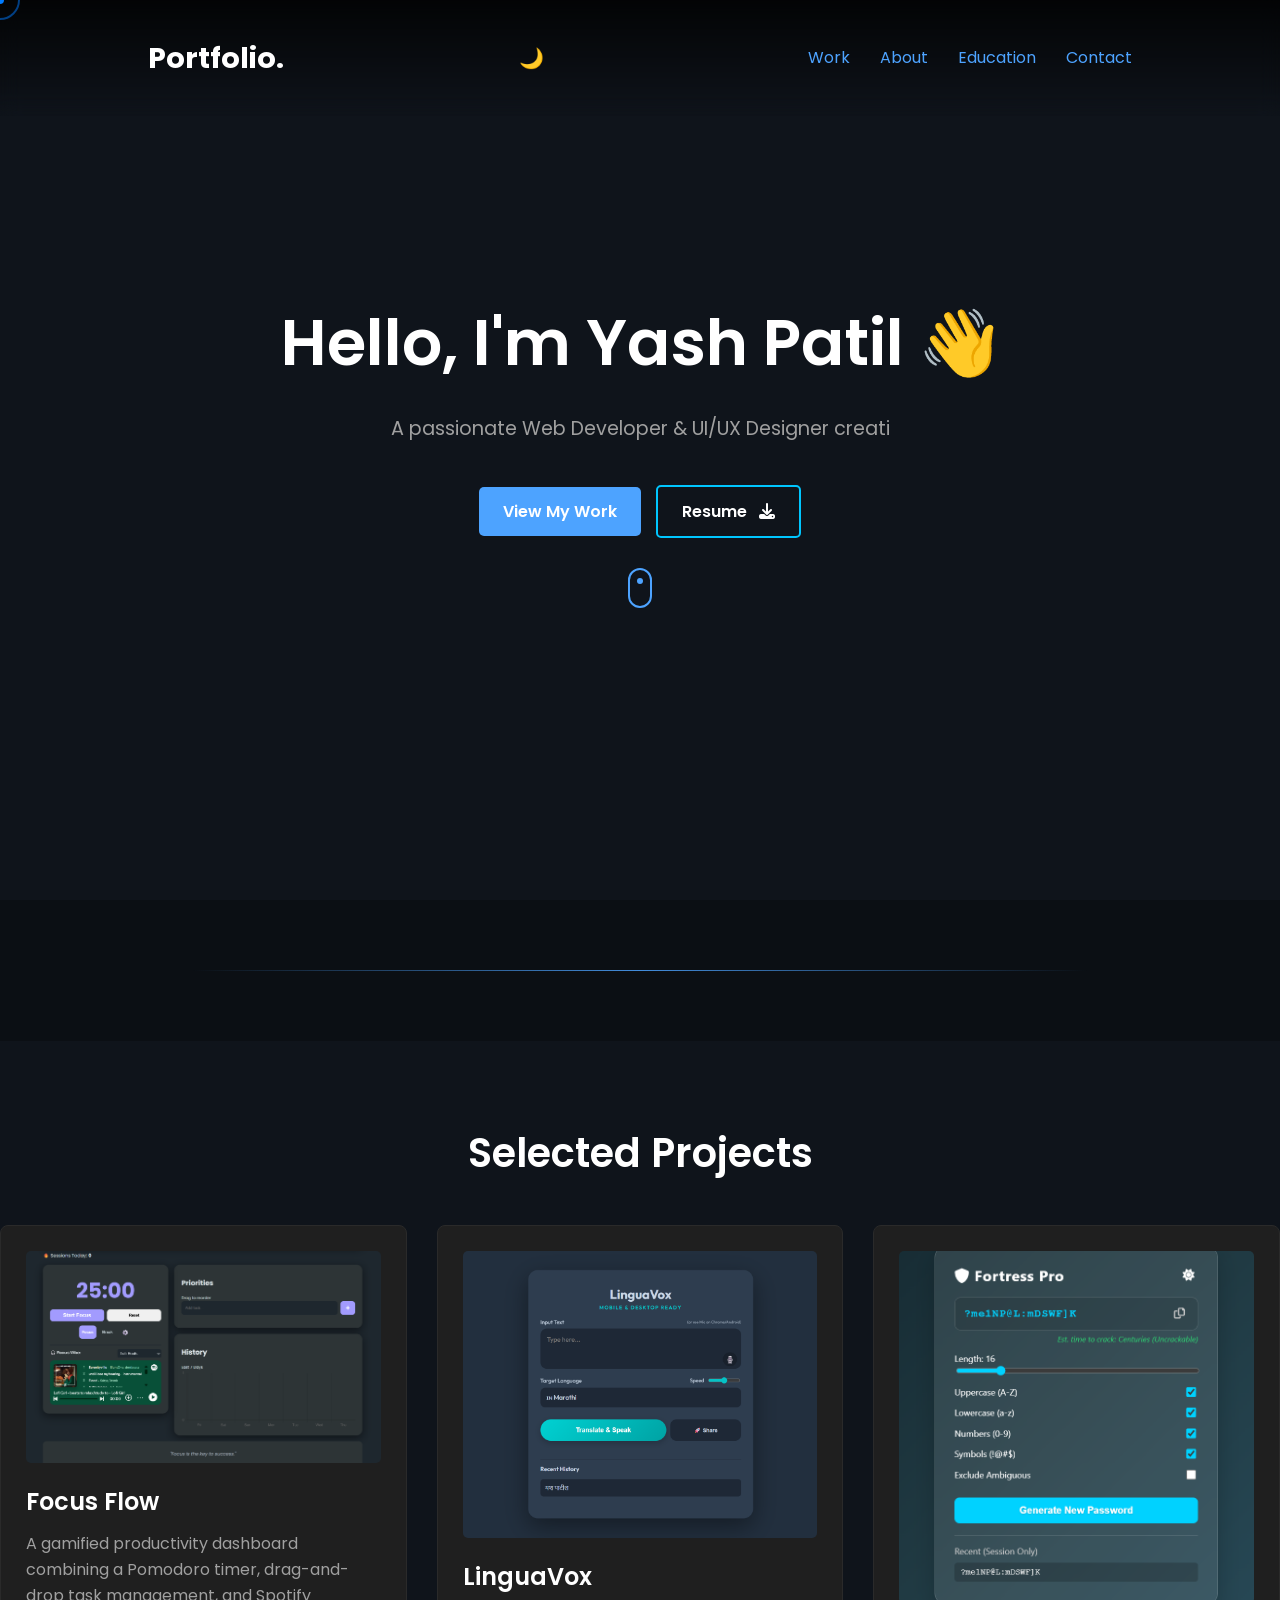
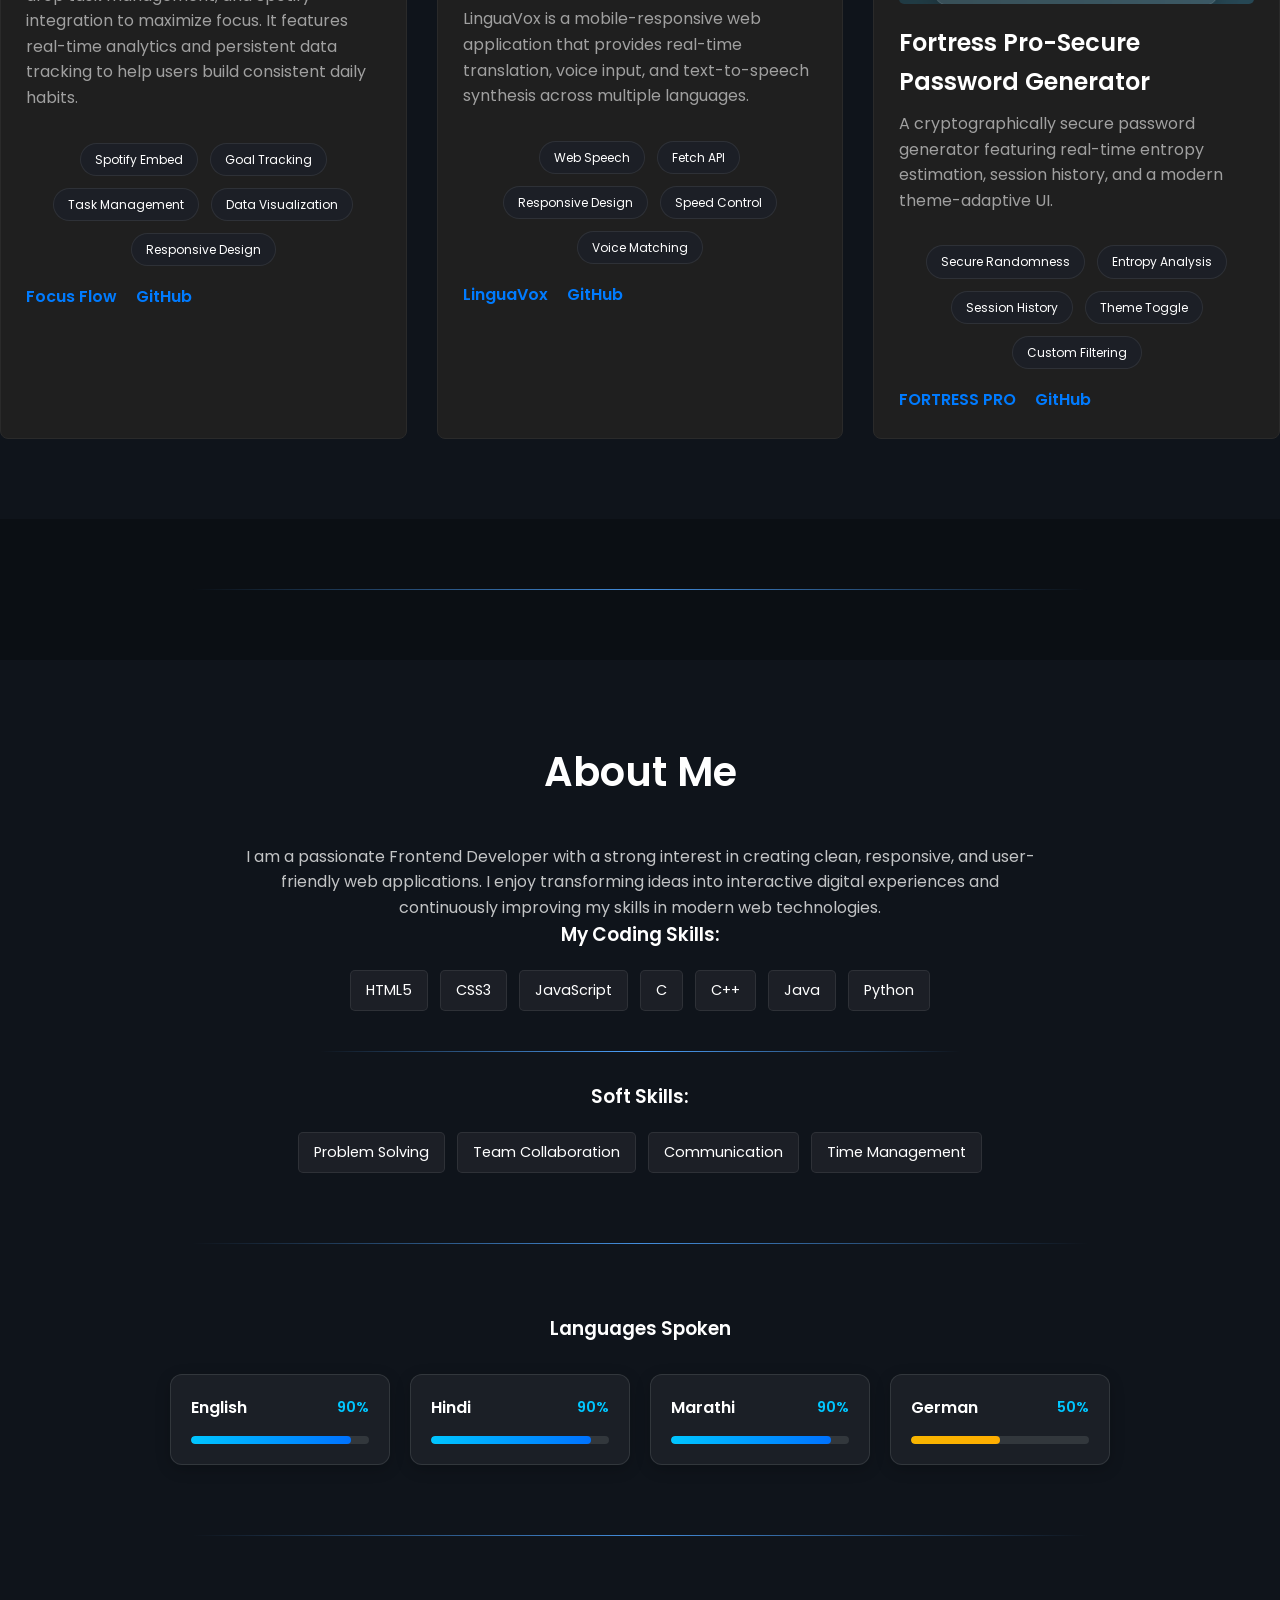
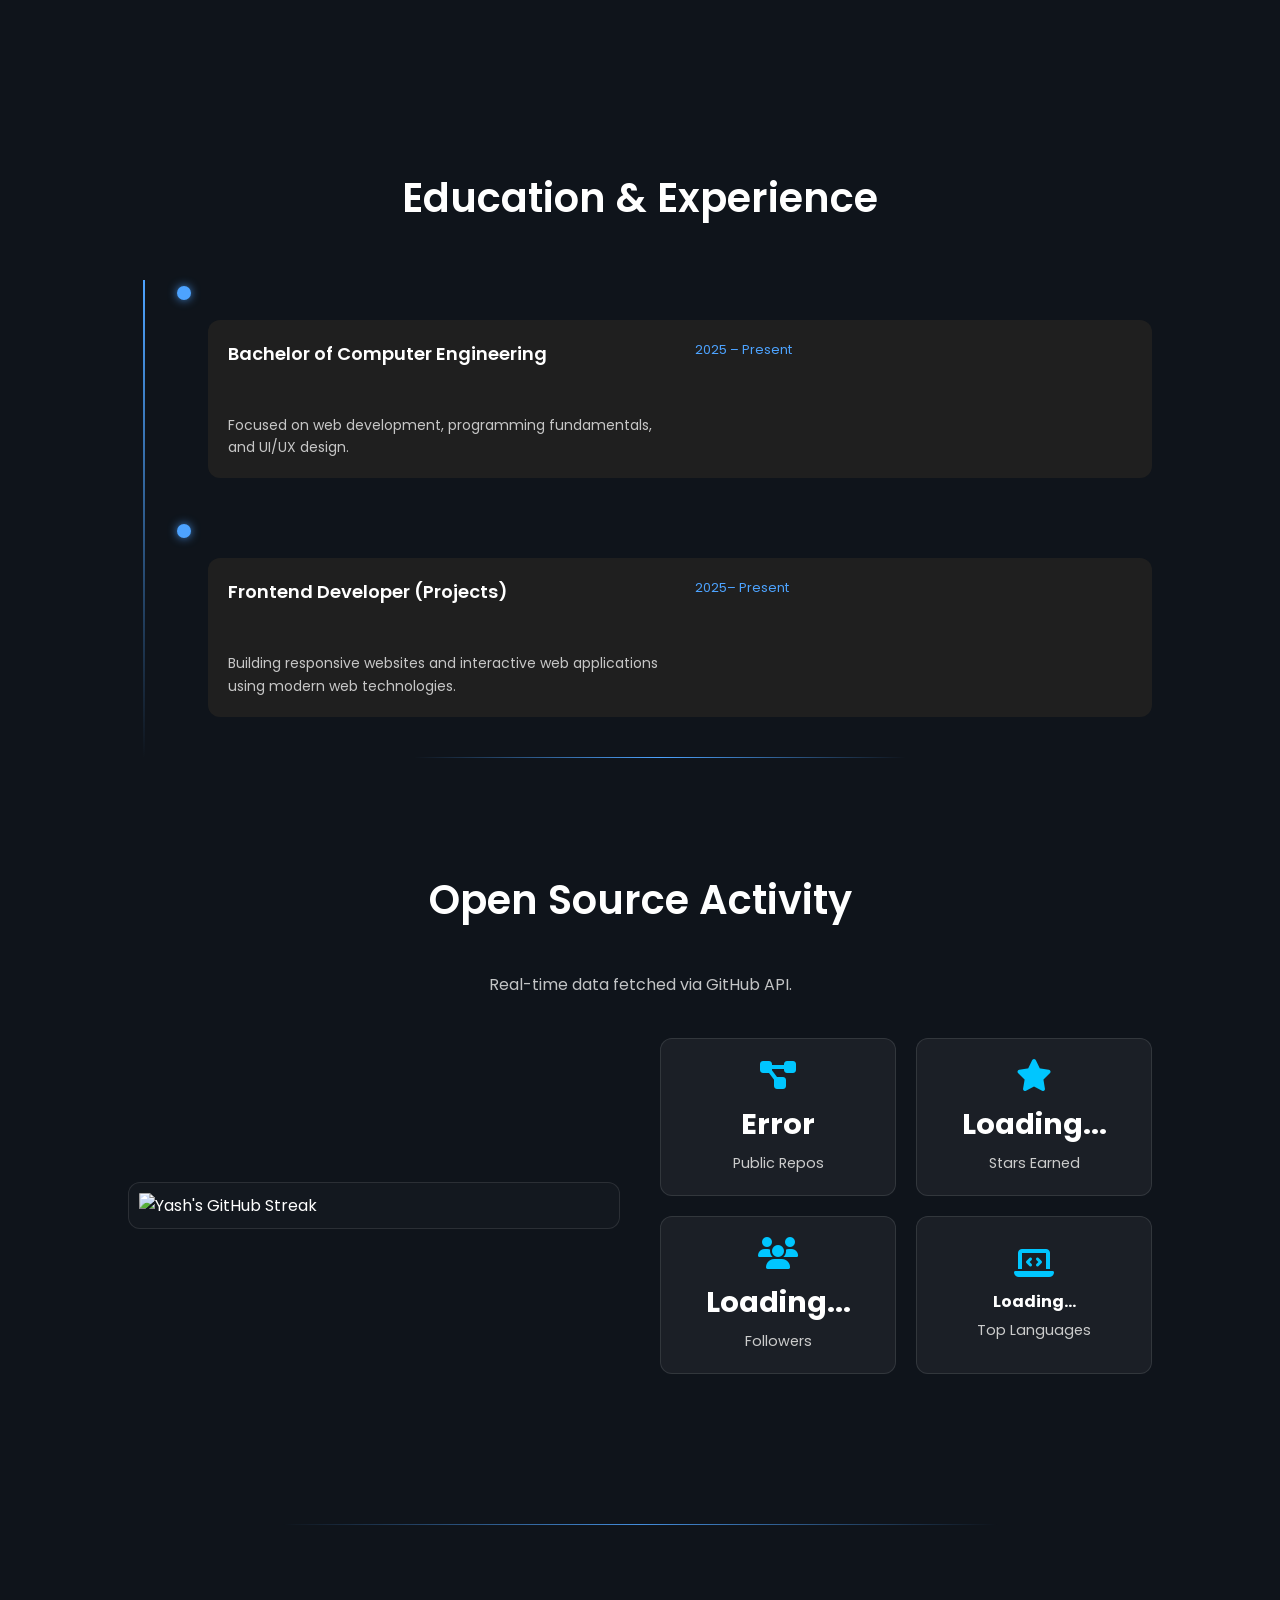
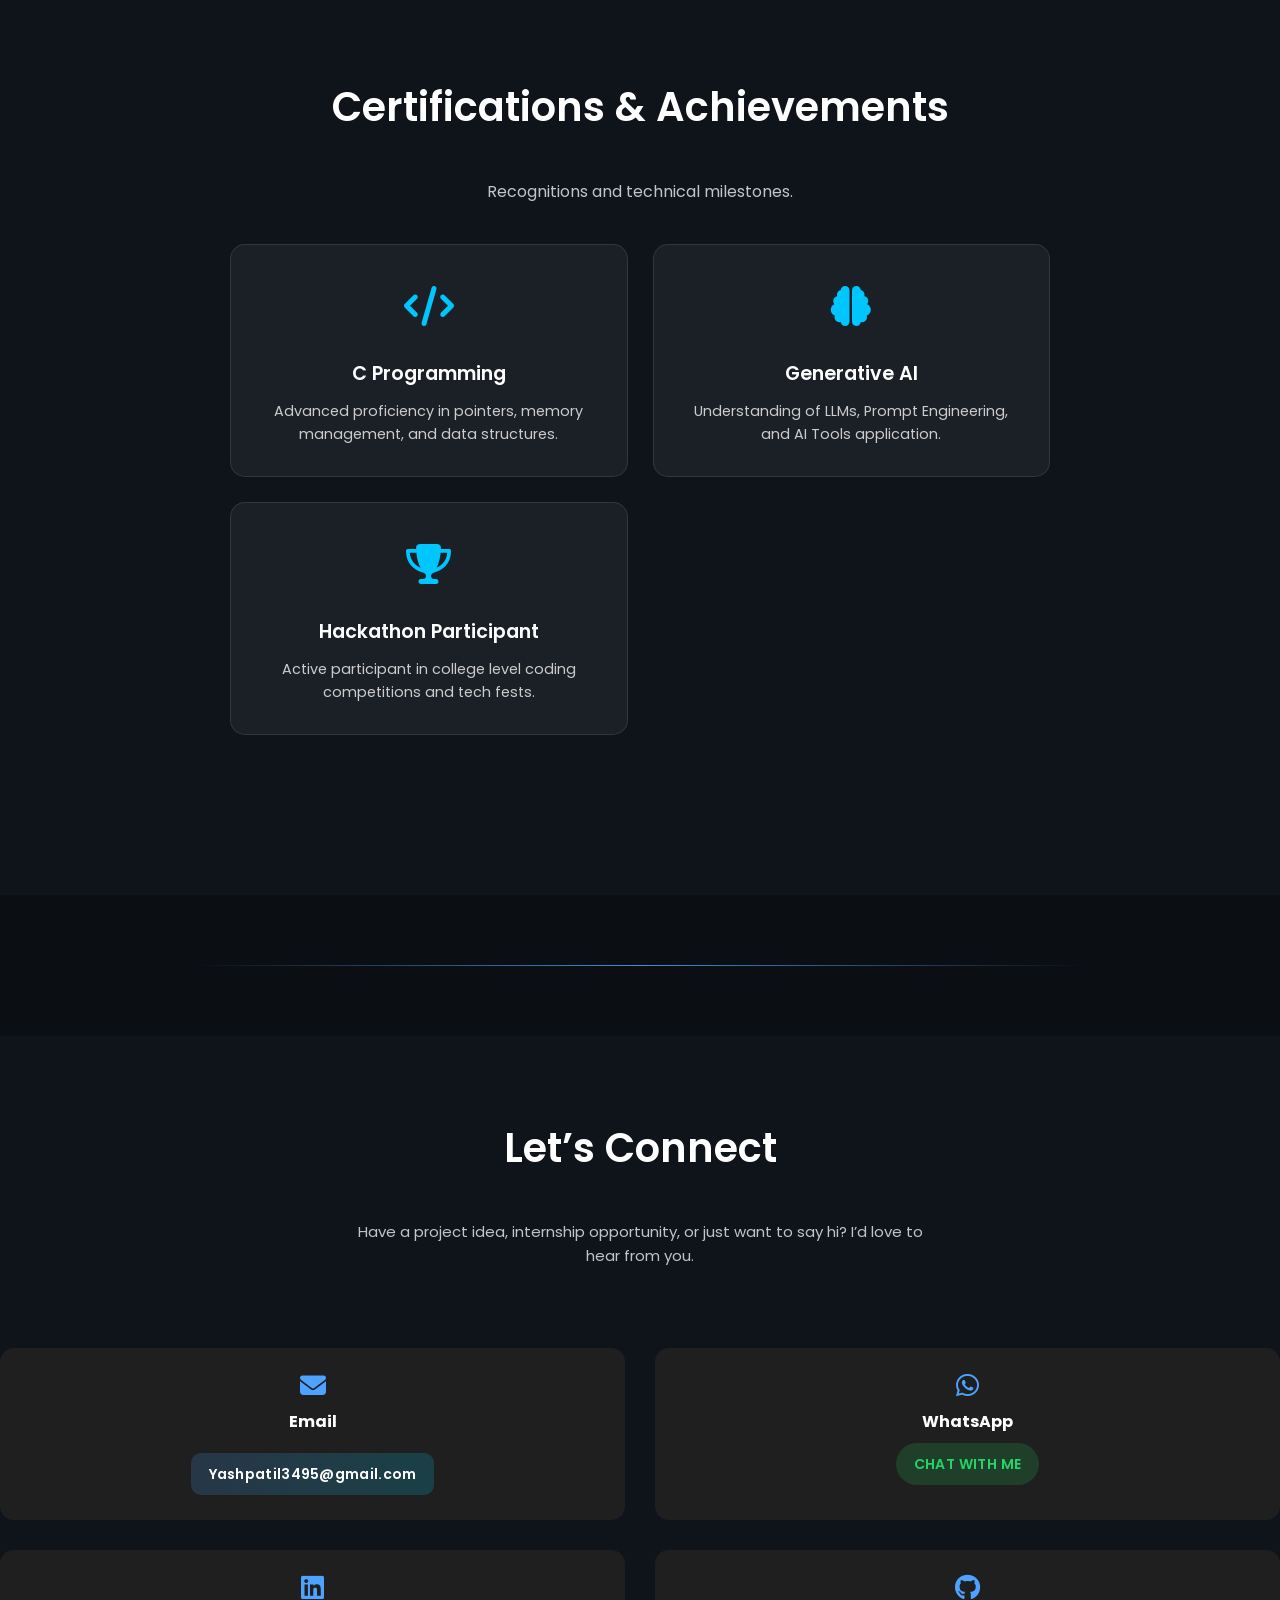
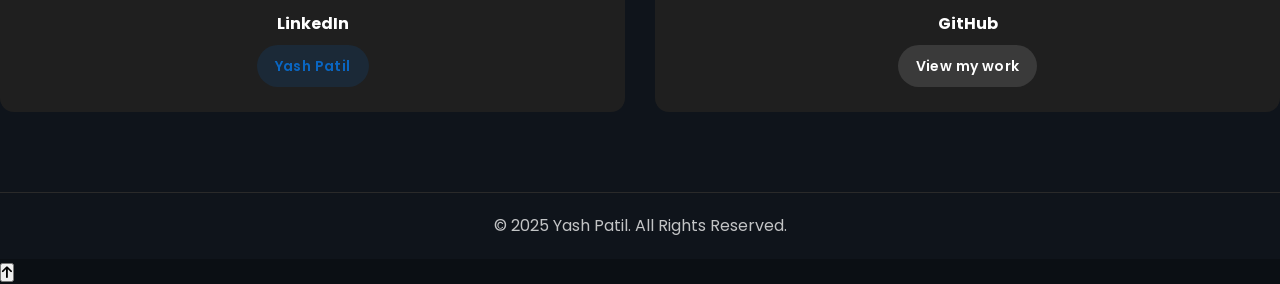
==== commit b4be4e14: "Update index.html" ====
--- a/index.html
+++ b/index.html
@@ -71,7 +71,7 @@
         
         <div class="hero-buttons">
             <a href="#work" class="cta-button" data-aos="fade-up" data-aos-delay="400">View My Work</a>
-            <a href="./images/resume.pdf" download class="cta-button outline-btn" data-aos="fade-up" data-aos-delay="500">
+            <a href="./images/resume.html" download class="cta-button outline-btn" data-aos="fade-up" data-aos-delay="500">
                 Resume <i class="fas fa-download"></i>
             </a>
         </div>
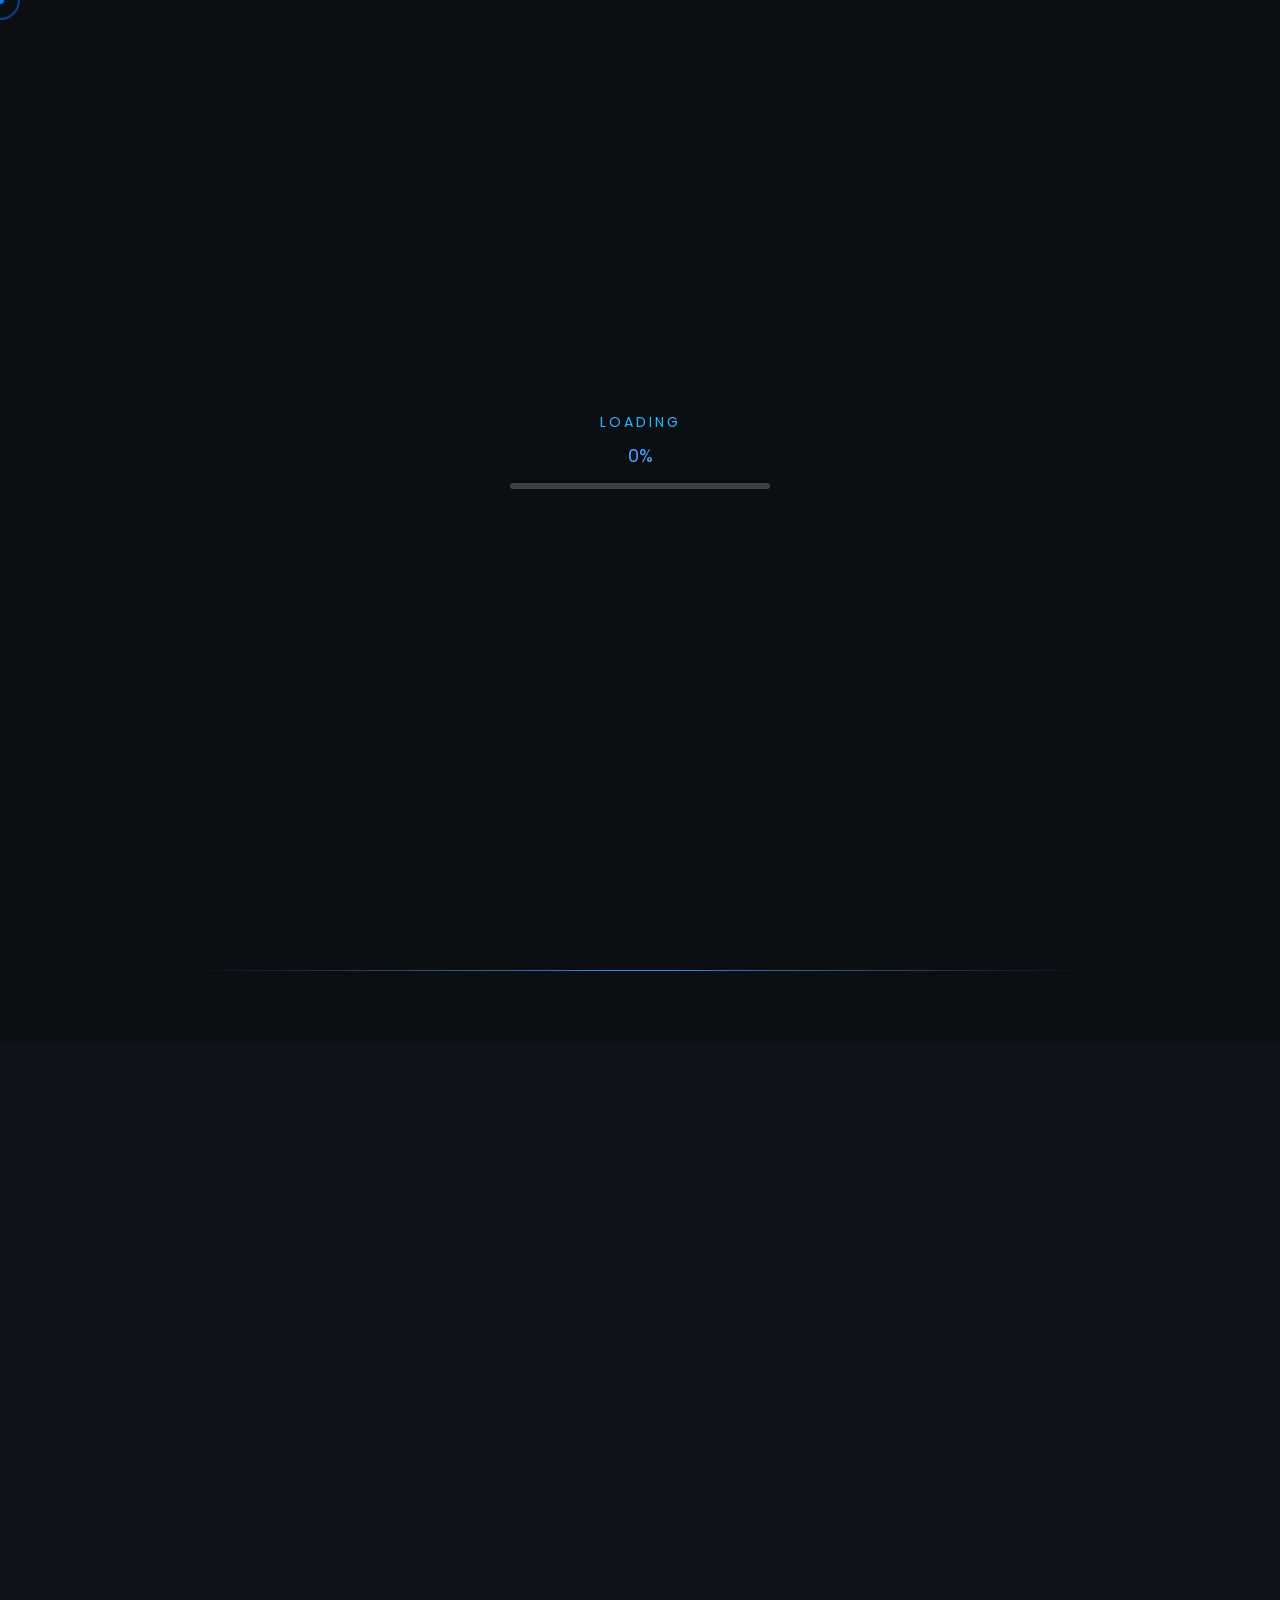
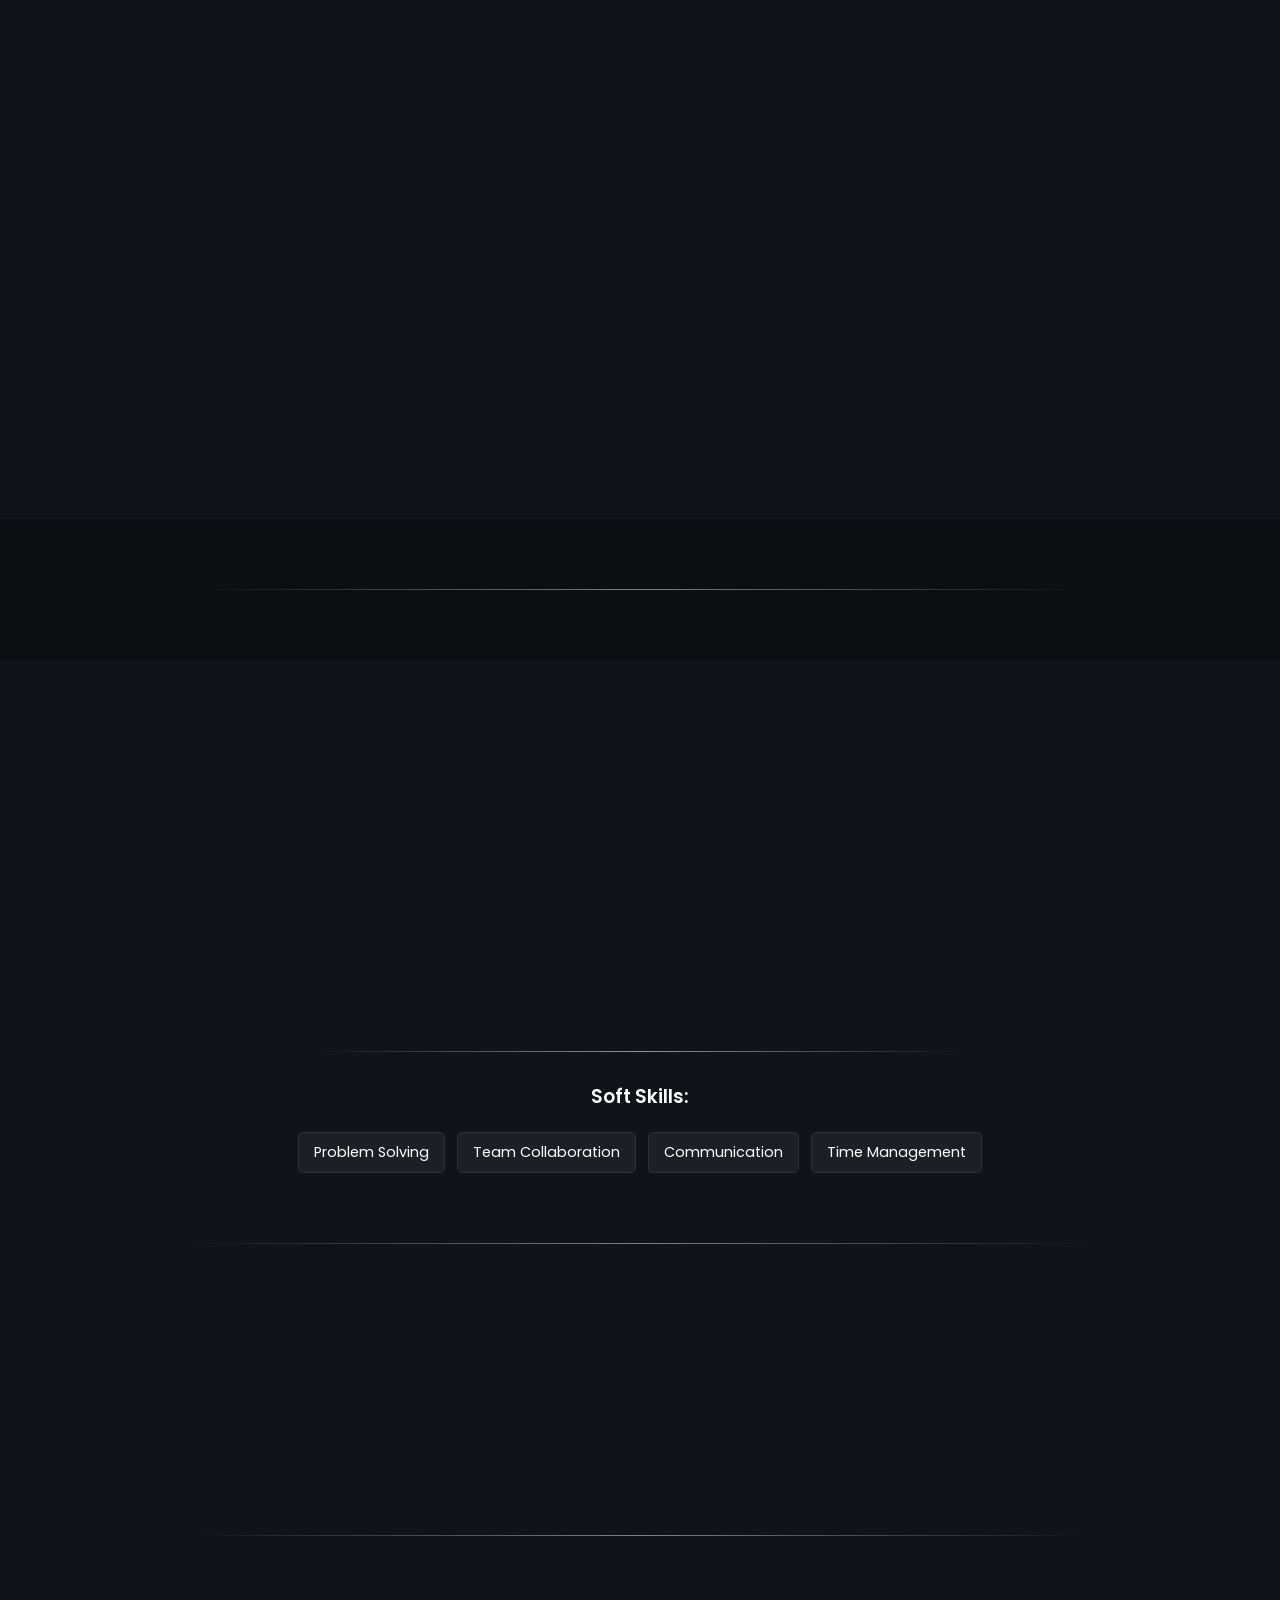
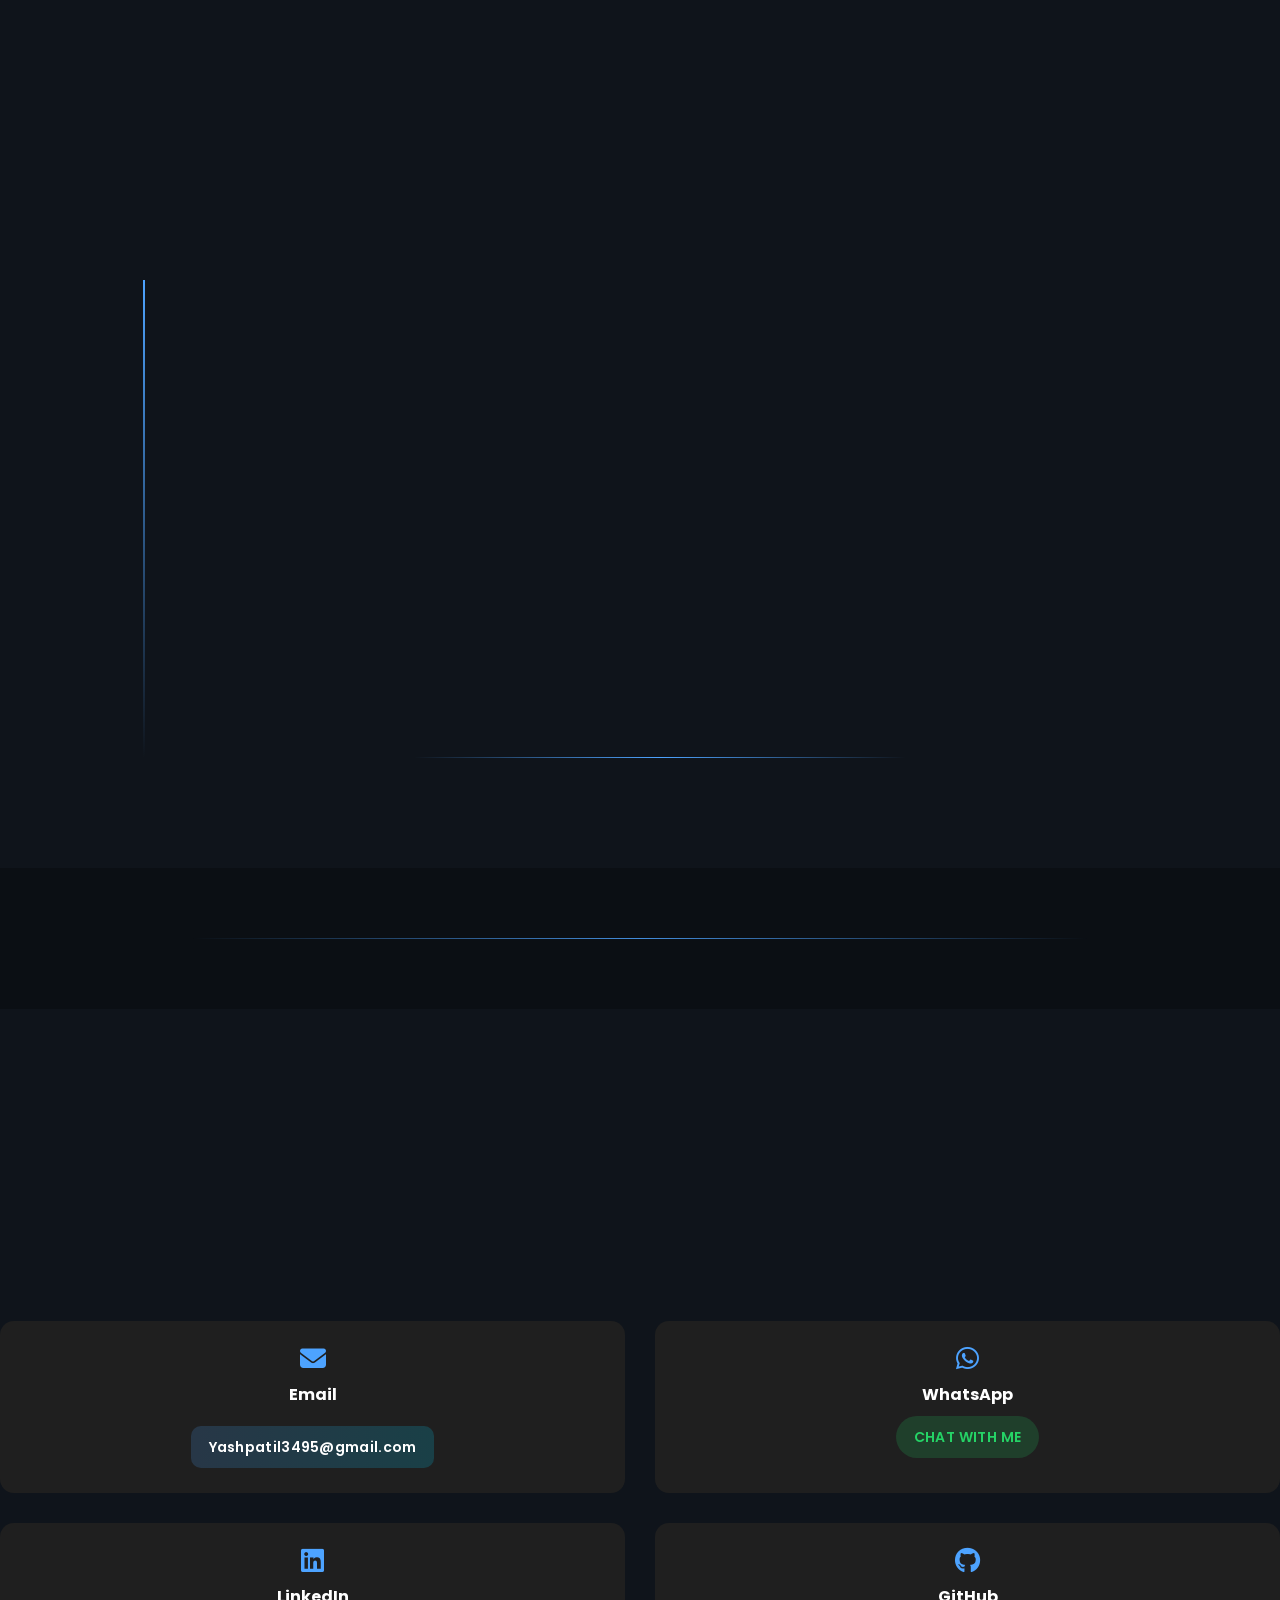
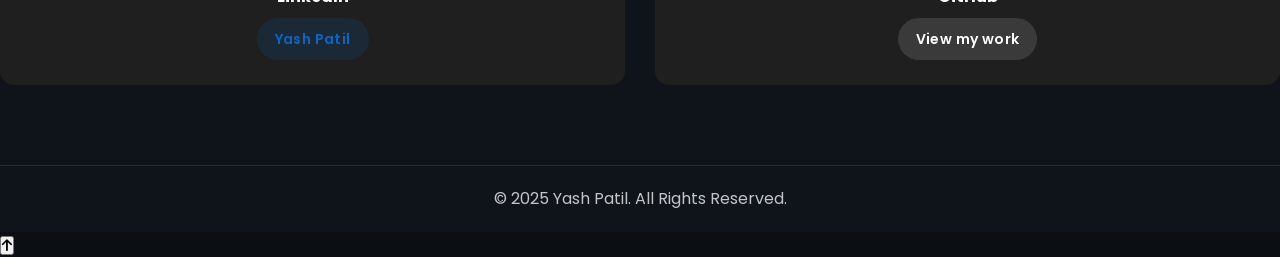
==== commit 6f155726: "Update index.html" ====
--- a/index.html
+++ b/index.html
@@ -244,86 +244,7 @@
             </div>
         </div>
      <div class="skills-divider"></div>
-  </div>
- <section id="github" class="github-section">
-    <div style="text-align: center;">
-        <h2 data-aos="fade-right">Open Source Activity</h2>
-        <p class="section-subtitle">Real-time data fetched via GitHub API.</p>
-    </div>
-
-    <div class="github-container-wide">
-        
-        <div class="streak-image-box" data-aos="fade-right">
-            <img src="https://github-readme-streak-stats.herokuapp.com/?user=yashpatil197&theme=tokyonight&hide_border=true&background=00000000" 
-                 alt="Yash's GitHub Streak">
-        </div>
-
-        <div class="static-stats-grid">
-            
-            <div class="stat-card" data-aos="zoom-in">
-                <i class="fas fa-project-diagram"></i>
-                <h3 id="repo-count">Loading...</h3> 
-                <p>Public Repos</p>
-            </div>
-
-            <div class="stat-card" data-aos="zoom-in" data-aos-delay="100">
-                <i class="fas fa-star"></i>
-                <h3 id="stars-count">Loading...</h3>
-                <p>Stars Earned</p>
-            </div>
-
-            <div class="stat-card" data-aos="zoom-in" data-aos-delay="200">
-                <i class="fas fa-users"></i>
-                <h3 id="followers-count">Loading...</h3>
-                <p>Followers</p>
-            </div>
-
-            <div class="stat-card" data-aos="zoom-in" data-aos-delay="300">
-                <i class="fas fa-laptop-code"></i>
-                <h3 id="top-langs" style="font-size: 1rem;">Loading...</h3>
-                <p>Top Languages</p>
-            </div>
-
-        </div>
-    </div>
-</section>
-
-
-<div class="divider-fade"></div>
-
-
-<section id="certifications" class="certifications">
-    <h2 data-aos="fade-right">Certifications & Achievements</h2>
-    <p class="section-subtitle" data-aos="fade-up">Recognitions and technical milestones.</p>
-    
-    <div class="cert-grid">
-        
-        <div class="cert-card" data-aos="fade-up">
-            <div class="cert-icon-box">
-                <i class="fas fa-code"></i>
-            </div>
-            <h3>C Programming</h3>
-            <p>Advanced proficiency in pointers, memory management, and data structures.</p>
-        </div>
-
-        <div class="cert-card" data-aos="fade-up" data-aos-delay="100">
-            <div class="cert-icon-box">
-                <i class="fas fa-brain"></i>
-            </div>
-            <h3>Generative AI</h3>
-            <p>Understanding of LLMs, Prompt Engineering, and AI Tools application.</p>
-        </div>
-
-        <div class="cert-card" data-aos="fade-up" data-aos-delay="200">
-            <div class="cert-icon-box">
-                <i class="fas fa-trophy"></i>
-            </div>
-            <h3>Hackathon Participant</h3>
-            <p>Active participant in college level coding competitions and tech fests.</p>
-        </div>
-
-    </div>
-</section>        
+  </div>      
 </section>
         
         <div class="divider-fade"></div> 
--- a/style.css
+++ b/style.css
@@ -24,7 +24,6 @@
     --accent-color: #007BFF;
     --accent-hover: #0056b3;
 }
-
 * {
     margin: 0;
     padding: 0;
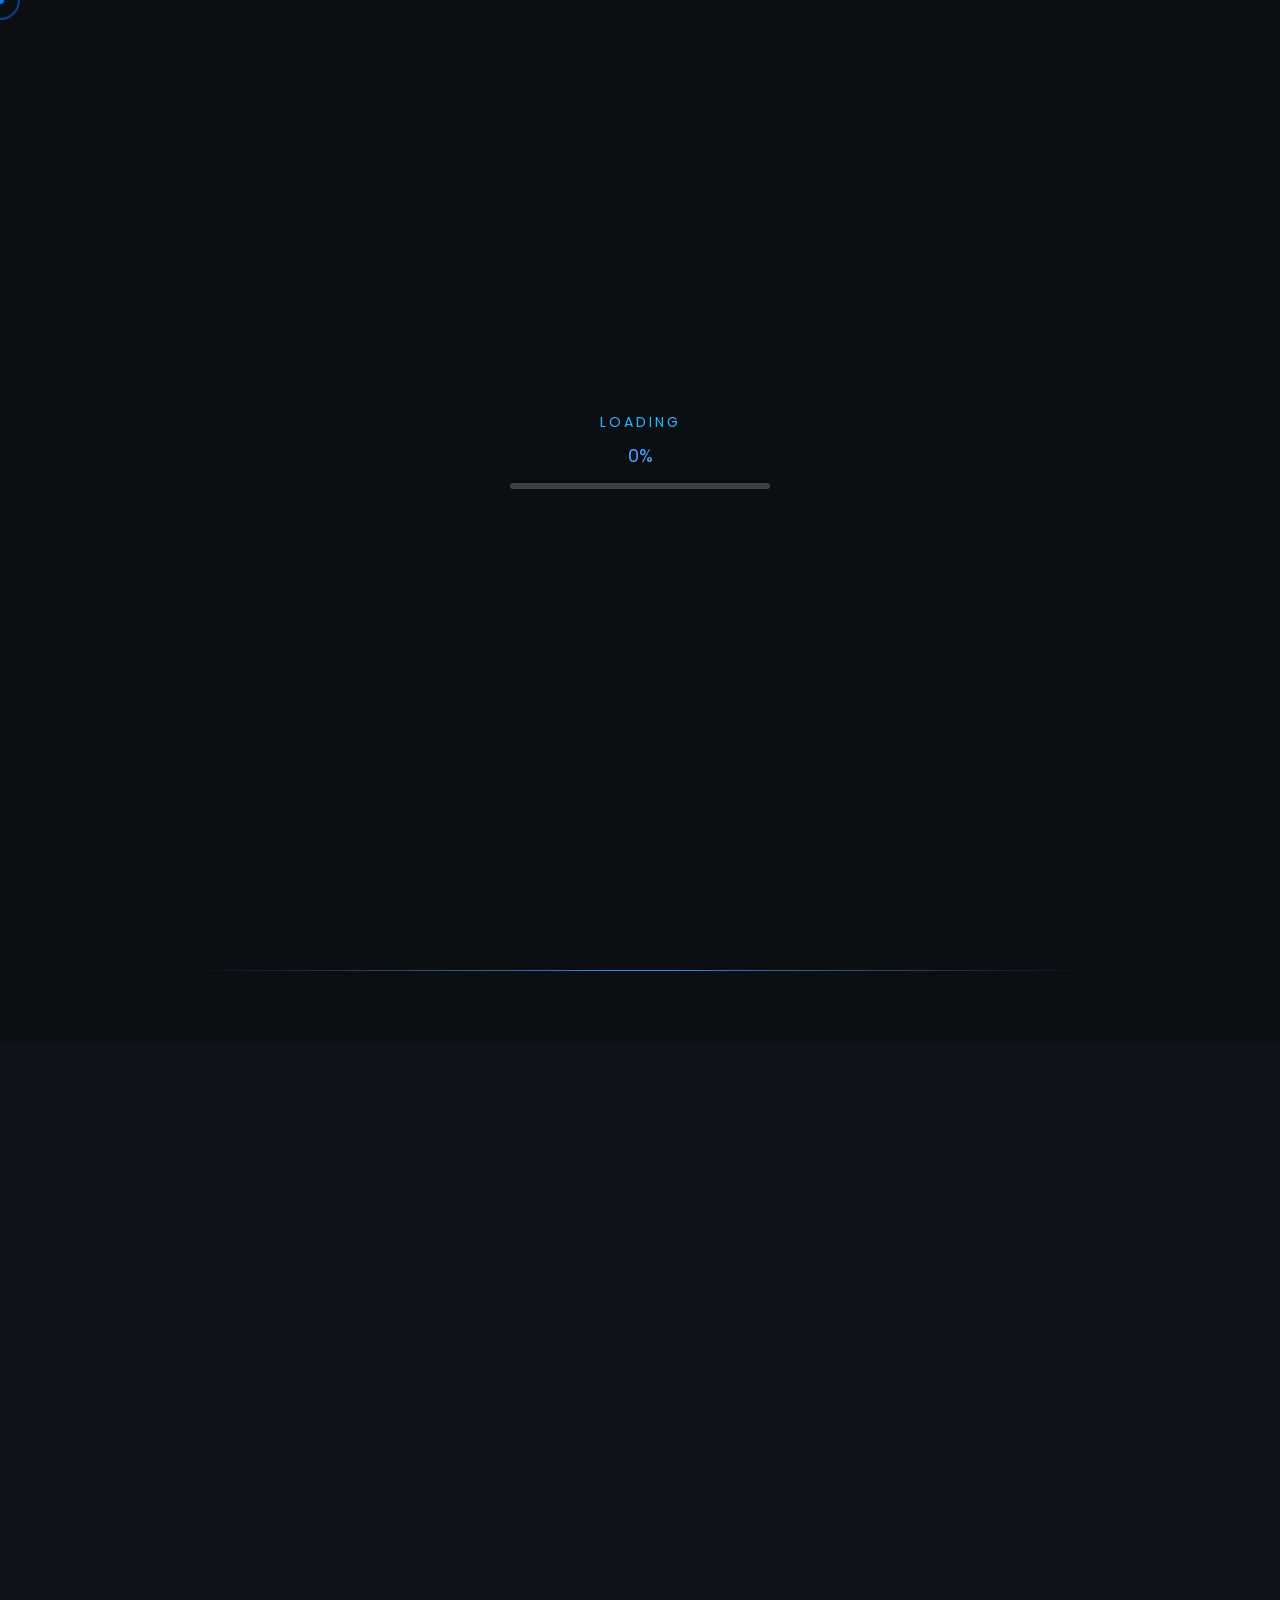
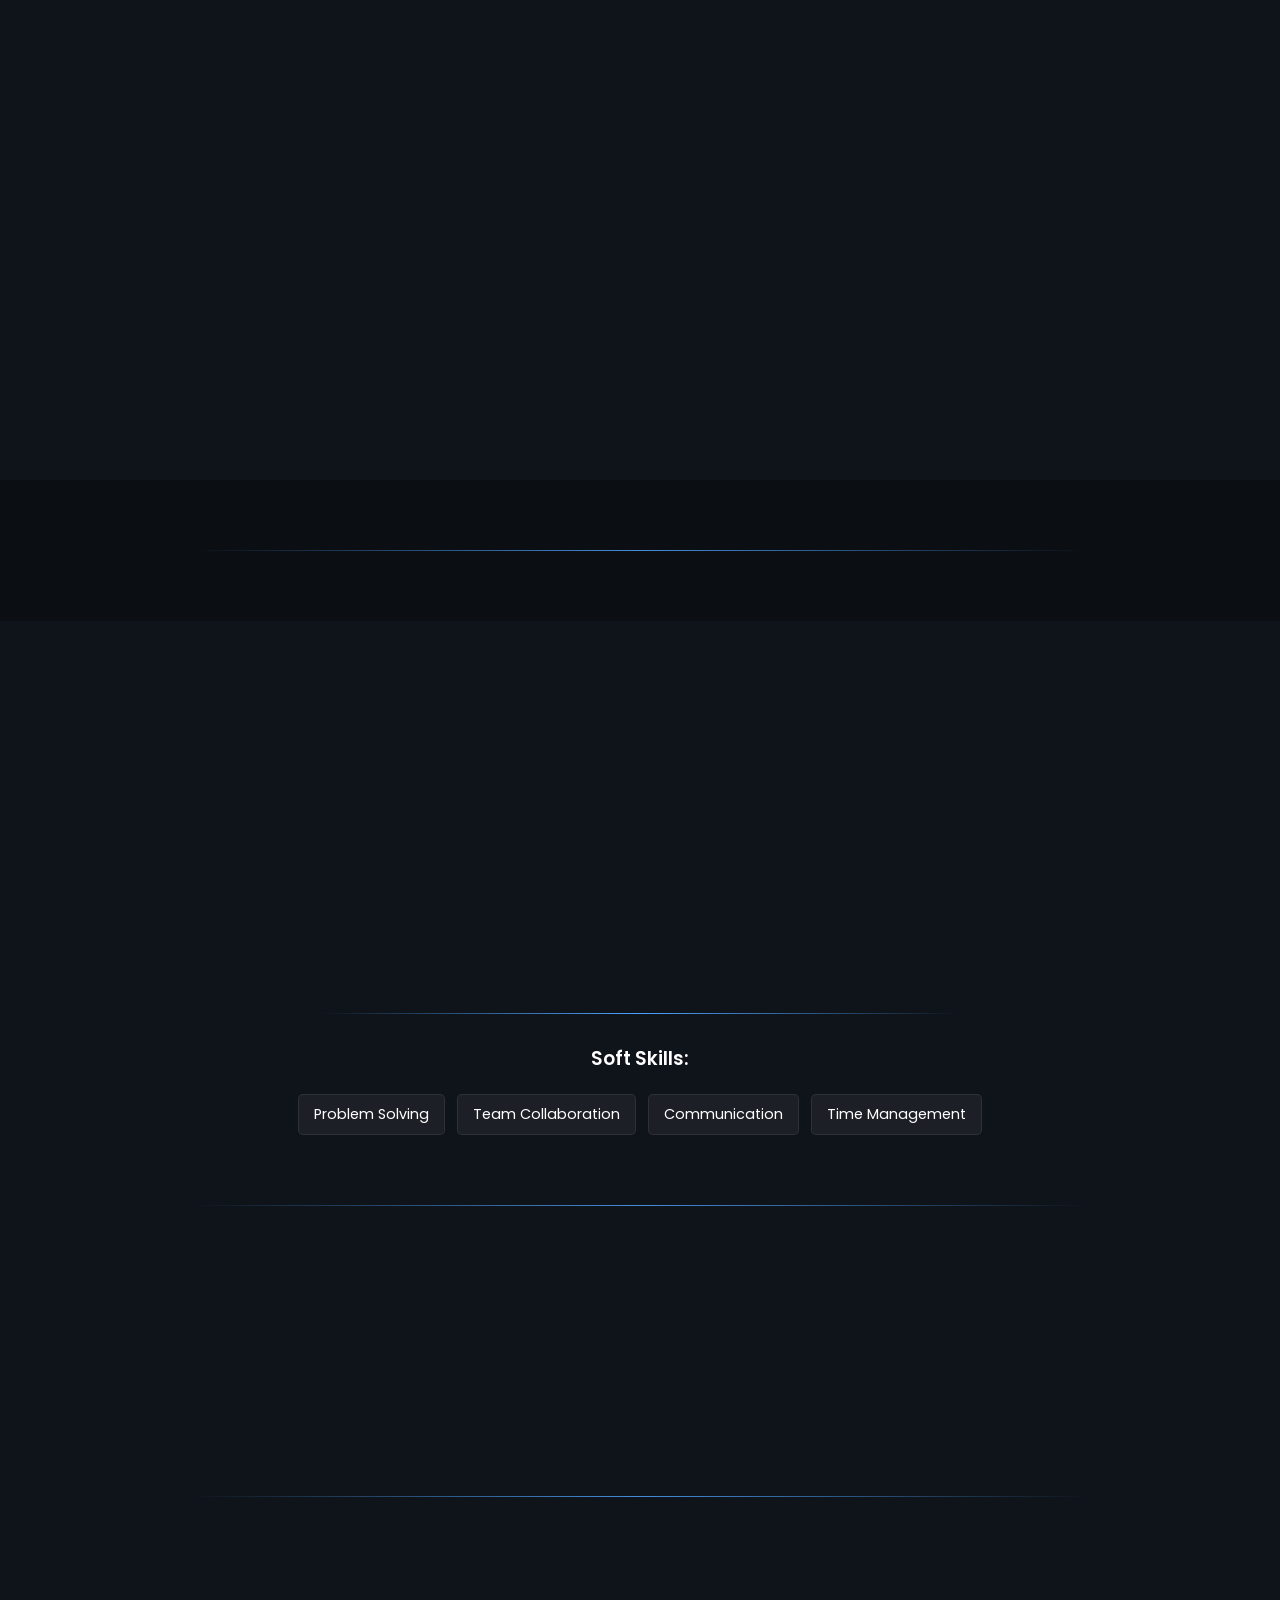
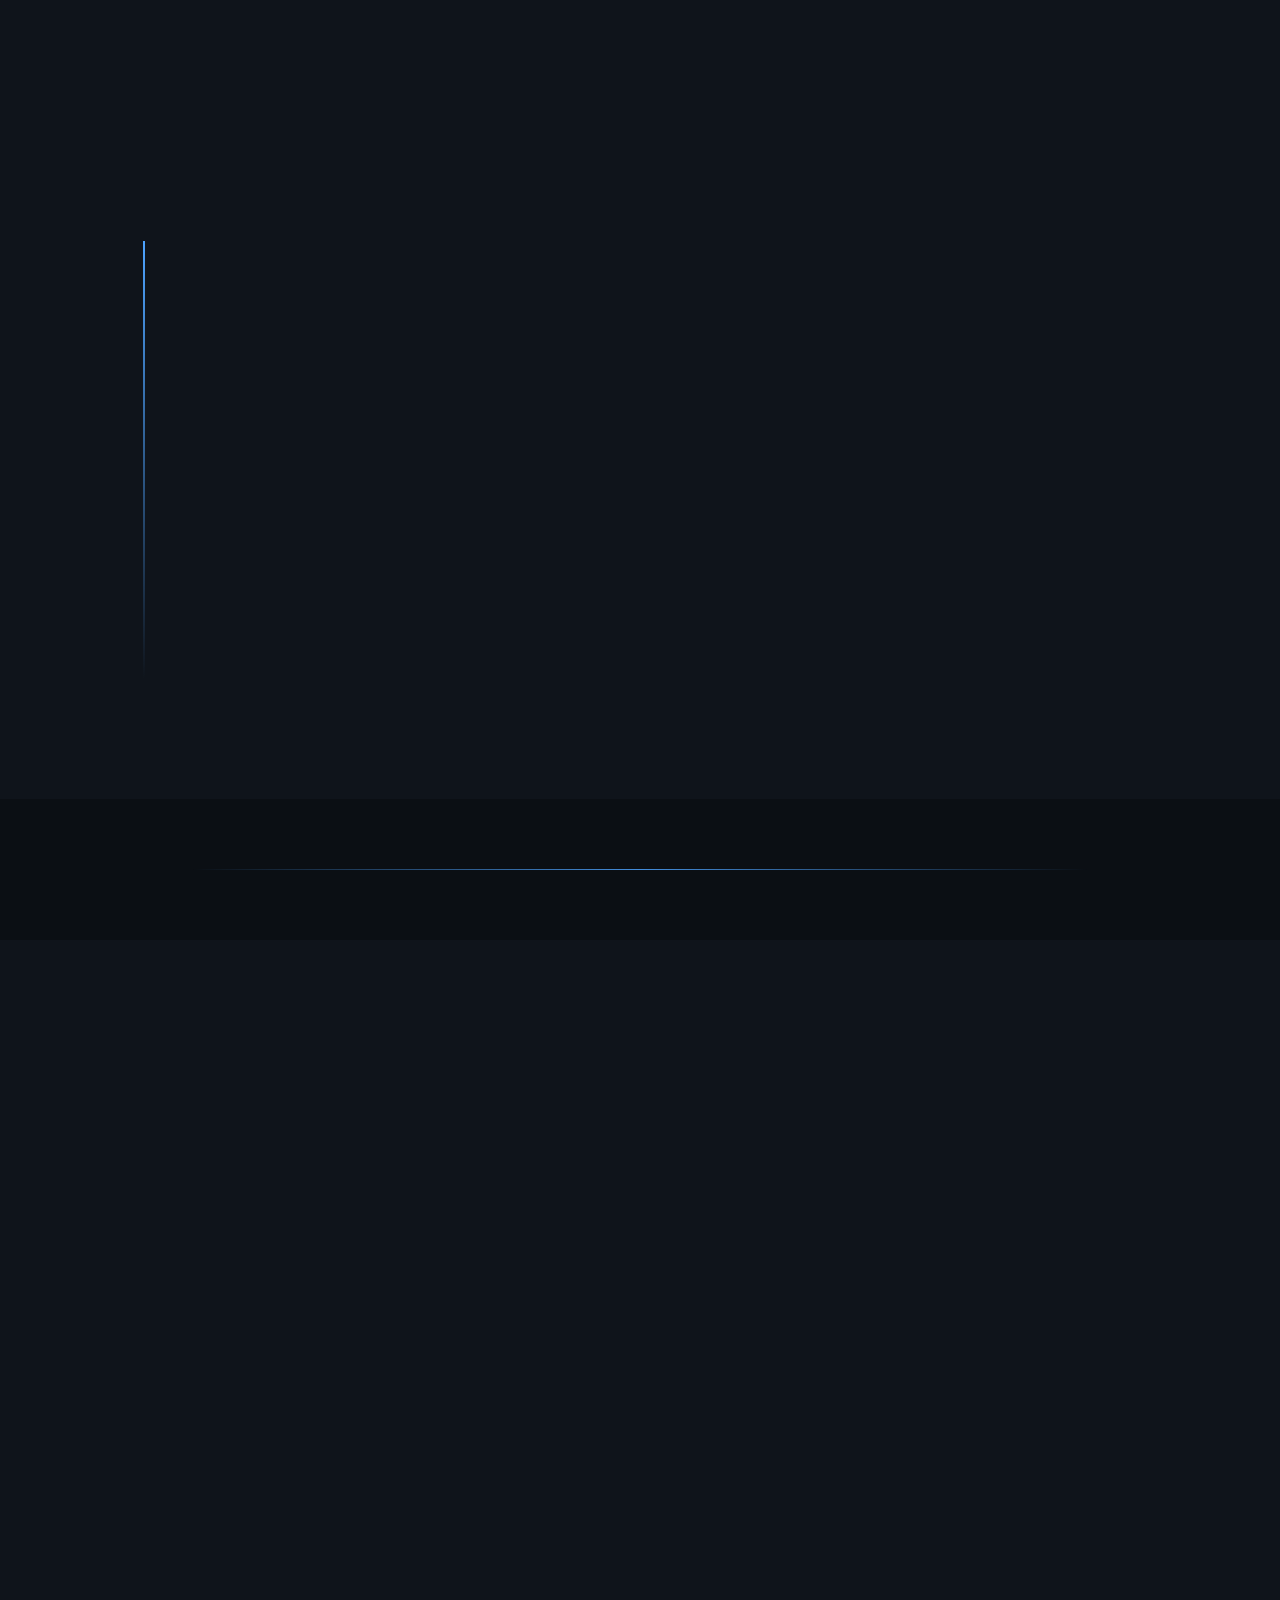
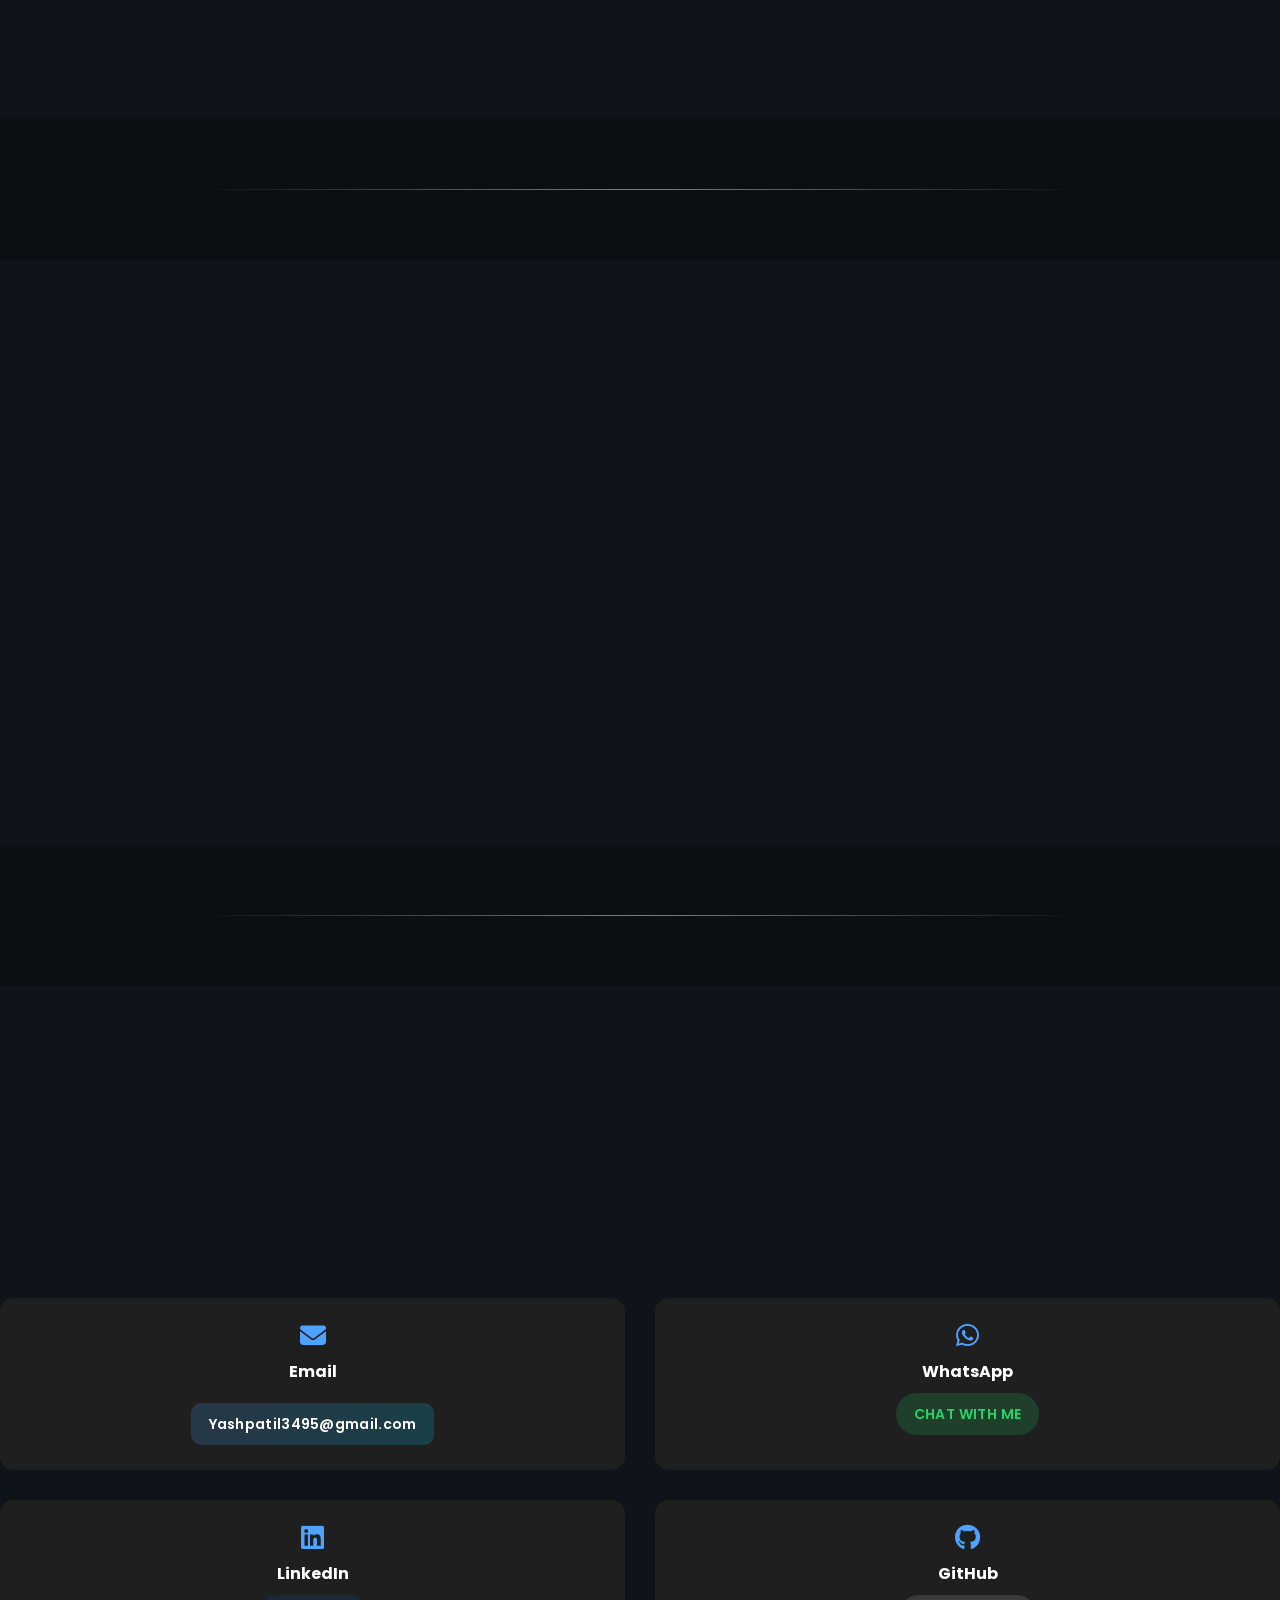
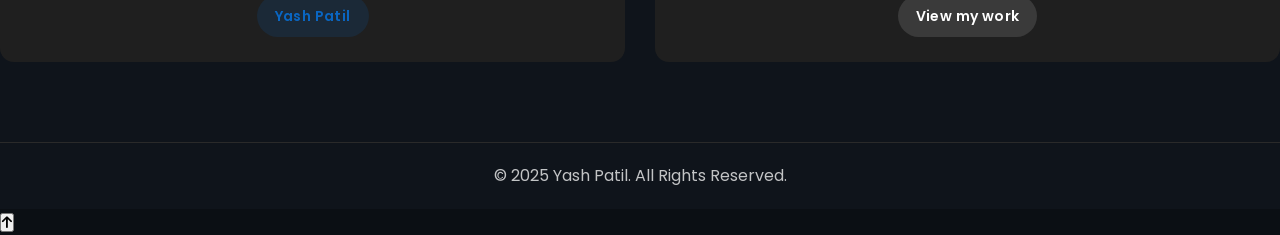
==== commit e5cc65a6: "Update index.html" ====
--- a/index.html
+++ b/index.html
@@ -1,4 +1,4 @@
-<!DOCTYPE html>
+    <!DOCTYPE html>
 <html lang="en">
 <head>
     <meta charset="UTF-8">
@@ -15,315 +15,365 @@
     <link href="https://fonts.googleapis.com/css2?family=Poppins:wght@300;400;600;700&display=swap" rel="stylesheet">
 
     <link href="https://unpkg.com/aos@2.3.1/dist/aos.css" rel="stylesheet">
-    
     <link rel="stylesheet" href="https://cdnjs.cloudflare.com/ajax/libs/font-awesome/6.5.2/css/all.min.css"/>
 </head>
 <body>
+
 <div id="loader">
     <div class="loader-box">
-
         <span class="loading-text">Loading</span>
-        
         <span id="loader-percent">0%</span>
-        
         <div class="loader-bar">
             <div class="loader-progress" id="loader-progress"></div>
         </div>
-
     </div>
 </div>
 
-    
-    <div class="cursor-dot"></div>
-    <div class="cursor-outline"></div>
-
-    <header>
-        <nav class="navbar">
-    <div class="logo">Portfolio.</div>
-    <button class="theme-toggle" id="theme-toggle" aria-label="Toggle theme">🌙</button>
-
-
-    <div class="menu-toggle" id="menu-toggle">
-        <span></span>
-        <span></span>
-        <span></span>
-    </div>
-
-    <ul class="nav-links" id="nav-links">
-        <li><a href="#work">Work</a></li>
-        <li><a href="#about">About</a></li>
-        <li><a href="#education">Education</a></li>
-        <li><a href="#contact">Contact</a></li>
-    </ul>
-</nav>
-
-    </header>
-
-    <main>
-        <section class="hero">
-    <div class="hero-content">
-        <h1 class="hero-title">
-            Hello, I'm Yash Patil <span class="wave">👋</span>
-        </h1>
-        <p class="subtitle">
-            <span class="typing"></span>
+<div class="cursor-dot"></div>
+<div class="cursor-outline"></div>
+
+<header>
+    <nav class="navbar">
+        <div class="logo">Portfolio.</div>
+        <button class="theme-toggle" id="theme-toggle" aria-label="Toggle theme">🌙</button>
+
+        <div class="menu-toggle" id="menu-toggle">
+            <span></span>
+            <span></span>
+            <span></span>
+        </div>
+
+        <ul class="nav-links" id="nav-links">
+            <li><a href="#work">Work</a></li>
+            <li><a href="#about">About</a></li>
+            <li><a href="#education">Education</a></li>
+            <li><a href="#contact">Contact</a></li>
+        </ul>
+    </nav>
+</header>
+
+<main>
+    <section class="hero">
+        <div class="hero-content">
+            <h1 class="hero-title">
+                Hello, I'm Yash Patil <span class="wave">👋</span>
+            </h1>
+            <p class="subtitle">
+                <span class="typing"></span>
+            </p>
+            
+            <div class="hero-buttons">
+                <a href="#work" class="cta-button" data-aos="fade-up" data-aos-delay="400">View My Work</a>
+                <a href="./images/resume.html" download class="cta-button outline-btn" data-aos="fade-up" data-aos-delay="500">
+                    Resume <i class="fas fa-download"></i>
+                </a>
+            </div>
+
+            <div class="scroll-indicator"></div>
+        </div>
+    </section>
+    
+    <div class="divider-fade"></div>
+    
+    <section id="work" class="work">
+        <h2 data-aos="fade-right">Selected Projects</h2>
+        <div class="project-grid">
+            <div class="project-card" data-aos="fade-up" data-aos-delay="400">
+                    <img src="./images/timer%20(2).png" alt="Focus Flow">
+                <h3>Focus Flow</h3>
+                <p>A gamified productivity dashboard combining a Pomodoro timer, drag-and-drop task management, and Spotify integration to maximize focus.</p>
+                <div class="tech-stack">
+                    <span>Spotify Embed</span>
+                    <span>Goal Tracking</span>
+                    <span>Task Management</span>
+                    <span>Data Visualization</span>
+                    <span>Responsive Design</span>
+                </div>
+                <div class="project-links">
+                    <a href="https://yashpatil197.github.io/timer/" target="_blank">Focus Flow</a>
+                    <a href="https://github.com/yashpatil197/timer.git" target="_blank">GitHub</a>
+                </div>
+            </div>
+            
+            <div class="project-card" data-aos="fade-up">
+            <img src="./images/LinguaVox.png" alt="LinguaVox">
+                <h3>LinguaVox</h3>
+                <p>LinguaVox is a mobile-responsive web application that provides real-time translation, voice input, and text-to-speech synthesis.</p>
+                <div class="tech-stack">
+                    <span>Web Speech</span>
+                    <span>Fetch API</span>
+                    <span>Responsive Design</span>
+                    <span>Speed Control</span>
+                    <span>Voice Matching</span>
+                </div>
+                <div class="project-links">
+                    <a href="https://yashpatil197.github.io/LinguaVox2/" target="_blank">LinguaVox</a>
+                    <a href="https://github.com/yashpatil197/my-portfolio2.git" target="_blank">GitHub</a>
+                </div>
+            </div>
+
+            <div class="project-card" data-aos="fade-up" data-aos-delay="200">
+                <img src="./images/FORTRESS%20PRO%20(2).png" alt="Fortress Pro">
+                <h3>Fortress Pro</h3>
+                <p>A cryptographically secure password generator featuring real-time entropy estimation, session history, and a modern theme-adaptive UI.</p>
+                    <div class="tech-stack">
+                    <span>Secure Randomness</span>
+                    <span>Entropy Analysis</span>
+                    <span>Session History</span>
+                    <span>Theme Toggle</span>
+                    <span>Custom Filtering</span>
+                </div>
+                <div class="project-links">
+                    <a href="https://yashpatil197.github.io/FORTRESS-PRO/" target="blank" >FORTRESS PRO</a>
+                    <a href="https://github.com/yashpatil197/FORTRESS-PRO.git" target="_blank">GitHub</a>
+                </div>
+            </div>
+        </div>
+    </section>
+    
+    <div class="divider-fade"></div>
+    
+    <section id="about" class="about">
+        <div class="about-content" data-aos="fade-left">
+            <h2>About Me</h2>
+            <p>I am a passionate Frontend Developer with a strong interest in creating clean, responsive, and user-friendly web applications. I enjoy transforming ideas into interactive digital experiences and continuously improving my skills in modern web technologies.</p>
+            
+            <h3>My Coding Skills:</h3>
+            <div class="skills">
+                <span>HTML5</span>
+                <span>CSS3</span>
+                <span>JavaScript</span>
+                <span>C</span>
+                <span>C++</span>
+                <span>Java</span>
+                <span>Python</span>
+            </div>
+        </div>
+        
+        <div class="skills-divider"></div>
+
+        <h3 class="soft-title">Soft Skills:</h3>
+        <div class="skills soft-skills">
+            <span>Problem Solving</span>
+            <span>Team Collaboration</span>
+            <span>Communication</span>
+            <span>Time Management</span>
+        </div> 
+
+        <div class="divider-fade"></div>
+        
+        <h3 class="soft-title" style="text-align: center;" data-aos="fade-up">Languages Spoken</h3>
+        
+        <div class="language-container">
+            <div class="lang-card" data-aos="fade-up" data-aos-delay="100">
+                <div class="lang-header">
+                    <span class="lang-name">English</span>
+                    <span class="lang-percent">90%</span>
+                </div>
+                <div class="progress-bar-bg">
+                    <div class="progress-fill" style="width: 90%;"></div>
+                </div>
+            </div>
+
+            <div class="lang-card" data-aos="fade-up" data-aos-delay="200">
+                <div class="lang-header">
+                    <span class="lang-name">Hindi</span>
+                    <span class="lang-percent">90%</span>
+                </div>
+                <div class="progress-bar-bg">
+                    <div class="progress-fill" style="width: 90%;"></div>
+                </div>
+            </div>
+
+            <div class="lang-card" data-aos="fade-up" data-aos-delay="300">
+                <div class="lang-header">
+                    <span class="lang-name">Marathi</span>
+                    <span class="lang-percent">90%</span>
+                </div>
+                <div class="progress-bar-bg">
+                    <div class="progress-fill" style="width: 90%;"></div>
+                </div>
+            </div>
+
+            <div class="lang-card" data-aos="fade-up" data-aos-delay="400">
+                <div class="lang-header">
+                    <span class="lang-name">German</span>
+                    <span class="lang-percent">50%</span>
+                </div>
+                <div class="progress-bar-bg">
+                    <div class="progress-fill" style="width: 50%; background: linear-gradient(90deg, #f8b500, #ffae00);"></div>
+                </div>
+            </div>
+        </div>
+        <div class="divider-fade"></div>
+    </section>
+
+    <section id="education" class="experience">
+        <h2 data-aos="fade-right">Education & Experience</h2>
+        <div class="timeline">
+            <div class="timeline-item" data-aos="fade-up">
+                <span class="timeline-dot"></span>
+                <div class="timeline-content">
+                    <h3>Bachelor of Computer Engineering</h3>
+                    <small>2025 – Present</small>
+                    <p>Focused on web development, programming fundamentals, and UI/UX design.</p>
+                </div>
+            </div>
+
+            <div class="timeline-item" data-aos="fade-up" data-aos-delay="200">
+                <span class="timeline-dot"></span>
+                <div class="timeline-content">
+                    <h3>Frontend Developer (Projects)</h3>
+                    <small>2025– Present</small>
+                    <p>Building responsive websites and interactive web applications using modern web technologies.</p>
+                </div>
+            </div>
+        </div>      
+    </section>
+
+    <div class="divider-fade"></div>
+
+    <section id="github" class="github-section">
+        <div style="text-align: center;">
+            <h2 data-aos="fade-right">Open Source Activity</h2>
+            <p class="section-subtitle" data-aos="fade-up">Real-time data fetched via GitHub API.</p>
+        </div>
+
+        <div class="github-container-wide">
+            
+            <div class="streak-image-box" data-aos="fade-right">
+                <img src="https://github-readme-streak-stats.herokuapp.com/?user=yashpatil197&theme=tokyonight&hide_border=true&background=00000000&fire=FF4500&ring=FF4500&currStreakNum=FF4500" 
+                     alt="Yash's GitHub Streak">
+            </div>
+
+            <div class="static-stats-grid">
+                
+                <div class="stat-card" data-aos="zoom-in" data-aos-delay="100">
+                    <i class="fas fa-project-diagram"></i>
+                    <h3 id="repo-count">Loading...</h3> 
+                    <p>Public Repos</p>
+                </div>
+
+                <div class="stat-card" data-aos="zoom-in" data-aos-delay="200">
+                    <i class="fas fa-star"></i>
+                    <h3 id="stars-count">Loading...</h3>
+                    <p>Stars Earned</p>
+                </div>
+
+                <div class="stat-card" data-aos="zoom-in" data-aos-delay="300">
+                    <i class="fas fa-users"></i>
+                    <h3 id="followers-count">Loading...</h3>
+                    <p>Followers</p>
+                </div>
+
+                <div class="stat-card" data-aos="zoom-in" data-aos-delay="400">
+                    <i class="fas fa-laptop-code"></i>
+                    <h3 id="top-langs" style="font-size: 1.1rem;">Loading...</h3>
+                    <p>Top Languages</p>
+                </div>
+
+            </div>
+        </div>
+        
+        <div class="github-btn-wrapper" style="text-align: center; margin-top: 40px;" data-aos="fade-up">
+            <a href="https://github.com/yashpatil197" target="_blank" class="cta-button outline-btn">
+                View GitHub Profile <i class="fab fa-github"></i>
+            </a>
+        </div>
+    </section>
+
+    <div class="divider-fade"></div>
+
+    <section id="certifications" class="certifications">
+        <h2 data-aos="fade-right">Certifications & Achievements</h2>
+        <p class="section-subtitle" data-aos="fade-up">Recognitions and technical milestones.</p>
+        
+        <div class="cert-grid">
+            <div class="cert-card" data-aos="fade-up">
+                <div class="cert-icon-box">
+                    <i class="fas fa-code"></i>
+                </div>
+                <h3>C Programming</h3>
+                <p>Advanced proficiency in pointers, memory management, and data structures.</p>
+            </div>
+
+            <div class="cert-card" data-aos="fade-up" data-aos-delay="100">
+                <div class="cert-icon-box">
+                    <i class="fas fa-brain"></i>
+                </div>
+                <h3>Generative AI</h3>
+                <p>Understanding of LLMs, Prompt Engineering, and AI Tools application.</p>
+            </div>
+
+            <div class="cert-card" data-aos="fade-up" data-aos-delay="200">
+                <div class="cert-icon-box">
+                    <i class="fas fa-trophy"></i>
+                </div>
+                <h3>Hackathon Participant</h3>
+                <p>Active participant in college level coding competitions and tech fests.</p>
+            </div>
+        </div>
+    </section>
+
+    <div class="divider-fade"></div> 
+    
+    <section id="contact" class="contact">
+        <h2 data-aos="fade-up">Let’s Connect</h2>
+
+        <p class="contact-subtitle" data-aos="fade-up" data-aos-delay="100">
+            Have a project idea, internship opportunity, or just want to say hi?
+            I’d love to hear from you.
         </p>
-        
-        <div class="hero-buttons">
-            <a href="#work" class="cta-button" data-aos="fade-up" data-aos-delay="400">View My Work</a>
-            <a href="./images/resume.html" download class="cta-button outline-btn" data-aos="fade-up" data-aos-delay="500">
-                Resume <i class="fas fa-download"></i>
-            </a>
-        </div>
-
-        <div class="scroll-indicator"></div>
-    </div>
-</section>
-        
-<div class="divider-fade"></div>
-        
-        <section id="work" class="work">
-            <h2 data-aos="fade-right">Selected Projects</h2>
-            <div class="project-grid">
-                <div class="project-card" data-aos="fade-up" data-aos-delay="400">
-                     <img src="./images/timer%20(2).png">
-                    <h3>Focus Flow</h3>
-                    <p>A gamified productivity dashboard combining a Pomodoro timer, drag-and-drop task management, and Spotify integration to maximize focus. It features real-time analytics and persistent data tracking to help users build consistent daily habits.</p>
-                    <div class="tech-stack">
-                     <span>Spotify Embed</span>
-                     <span>Goal Tracking</span>
-                     <span>Task Management</span>
-                     <span>Data Visualization</span>
-                     <span>Responsive Design</span>
-                    </div>
-                    <div class="project-links">
-                        <a href="https://yashpatil197.github.io/timer/" target="_blank">Focus Flow</a>
-                        <a href="https://github.com/yashpatil197/timer.git" target="_blank">GitHub</a>
-                    </div>
-                </div>
-                <div class="project-card" data-aos="fade-up">
-                <img src="./images/LinguaVox.png">
-                    <h3>LinguaVox </h3>
-                    <p>LinguaVox is a mobile-responsive web application that provides real-time translation, voice input, and text-to-speech synthesis across multiple languages.</p>
-                    <div class="tech-stack">
-                      <span>Web Speech</span>
-                      <span>Fetch API</span>
-                      <span>Responsive Design</span>
-                      <span>Speed Control</span>
-                      <span>Voice Matching</span>
-                    </div>
-
-                    <div class="project-links">
-                        <a href="https://yashpatil197.github.io/LinguaVox2/" target="_blank">LinguaVox</a>
-                        <a href="https://github.com/yashpatil197/my-portfolio2.git" target="_blank">GitHub</a>
-                    </div>
-                </div>
-                <div class="project-card" data-aos="fade-up" data-aos-delay="200">
-                    <img src="./images/FORTRESS%20PRO%20(2).png">
-                    <h3>Fortress Pro-Secure Password Generator</h3>
-                    <p>A cryptographically secure password generator featuring real-time entropy estimation, session history, and a modern theme-adaptive UI.</p>
-                     <div class="tech-stack">
-                      <span>Secure Randomness</span>
-                      <span>Entropy Analysis</span>
-                      <span>Session History</span>
-                      <span>Theme Toggle</span>
-                      <span>Custom Filtering</span>
-                    </div>
-
-                    <div class="project-links">
-                        <a href="https://yashpatil197.github.io/FORTRESS-PRO/" target="blank" >FORTRESS PRO</a>
-                        <a href="https://github.com/yashpatil197/FORTRESS-PRO.git" target="_blank">GitHub</a>
-                    </div>
-                </div>
-                </div>
-            </div>
-        </section>
-        
-      <div class="divider-fade"></div>
-        
-        <section id="about" class="about">
-            <div class="about-content" data-aos="fade-left">
-                <h2>About Me</h2>
-                <p>I am a passionate Frontend Developer with a strong interest in creating clean, responsive, and user-friendly web applications. I enjoy transforming ideas into interactive digital experiences and continuously improving my skills in modern web technologies.</p>
-                <h3>My Coding Skills:</h3>
-                <div class="skills">
-                    <span>HTML5</span>
-                    <span>CSS3</span>
-                    <span>JavaScript</span>
-                    <span>C</span>
-                    <span>C++</span>
-                    <span>Java</span>
-                    <span>Python</span>
-                </div>
-            </div>
-              <!-- Divider between skills -->
-                 <div class="skills-divider"></div>
-
-                <h3 class="soft-title">Soft Skills:</h3>
-
-                <div class="skills soft-skills">
-                    <span>Problem Solving</span>
-                    <span>Team Collaboration</span>
-                    <span>Communication</span>
-                    <span>Time Management</span>
-             </div> 
-
-            <div class="divider-fade"></div>
-            <!--language soken -->
-            <h3 class="soft-title" style="text-align: center;" data-aos="fade-up">Languages Spoken</h3>
-            
-            <div class="language-container">
-                
-                <div class="lang-card" data-aos="fade-up" data-aos-delay="100">
-                    <div class="lang-header">
-                        <span class="lang-name">English</span>
-                        <span class="lang-percent">90%</span>
-                    </div>
-                    <div class="progress-bar-bg">
-                        <div class="progress-fill" style="width: 90%;"></div>
-                    </div>
-                </div>
-
-                <div class="lang-card" data-aos="fade-up" data-aos-delay="200">
-                    <div class="lang-header">
-                        <span class="lang-name">Hindi</span>
-                        <span class="lang-percent">90%</span>
-                    </div>
-                    <div class="progress-bar-bg">
-                        <div class="progress-fill" style="width: 90%;"></div>
-                    </div>
-                </div>
-
-                <div class="lang-card" data-aos="fade-up" data-aos-delay="300">
-                    <div class="lang-header">
-                        <span class="lang-name">Marathi</span>
-                        <span class="lang-percent">90%</span>
-                    </div>
-                    <div class="progress-bar-bg">
-                        <div class="progress-fill" style="width: 90%;"></div>
-                    </div>
-                </div>
-
-                <div class="lang-card" data-aos="fade-up" data-aos-delay="400">
-                    <div class="lang-header">
-                        <span class="lang-name">German</span>
-                        <span class="lang-percent">50%</span>
-                    </div>
-                    <div class="progress-bar-bg">
-                        <div class="progress-fill" style="width: 50%; background: linear-gradient(90deg, #f8b500, #ffae00);"></div>
-                    </div>
-                </div>
-    </div>
-    <div class="divider-fade">
-    </div>
-            
-        </section>
-        <section id="education" class="experience">
-    <h2 data-aos="fade-right">Education & Experience</h2>
-      <div class="timeline">
-
-        <div class="timeline-item" data-aos="fade-up">
-            <span class="timeline-dot"></span>
-            <div class="timeline-content">
-                <h3>Bachelor of Computer Engineering</h3>
-                <small>2025 – Present</small>
-                <p>
-                    Focused on web development, programming fundamentals, and UI/UX design.
-                </p>
-            </div>
-        </div>
-
-        <div class="timeline-item" data-aos="fade-up" data-aos-delay="200">
-            <span class="timeline-dot"></span>
-            <div class="timeline-content">
-                <h3>Frontend Developer (Projects)</h3>
-                <small>2025– Present</small>
-                <p>
-                    Building responsive websites and interactive web applications using modern web technologies.
-                </p>
-            </div>
-        </div>
-     <div class="skills-divider"></div>
-  </div>      
-</section>
-        
-        <div class="divider-fade"></div> 
-        
-       <section id="contact" class="contact">
-    <h2 data-aos="fade-up">Let’s Connect</h2>
-
-    <p class="contact-subtitle" data-aos="fade-up" data-aos-delay="100">
-        Have a project idea, internship opportunity, or just want to say hi?
-        I’d love to hear from you.
-    </p>
-
-    <div class="contact-container">
-
-        <div class="contact-cards">
-
-    <!-- Email -->
-    <div class="contact-card">
-        <i class="fas fa-envelope"></i>
-        <h4>Email</h4>
-        <a href="mailto:Yashpatil3495@gmail.com" class="highlight-mail">
-            Yashpatil3495@gmail.com
-        </a>
-    </div>
-
-    <!-- WhatsApp -->
-    <div class="contact-card">
-        <i class="fab fa-whatsapp"></i>
-        <h4>WhatsApp</h4>
-        <a 
-          href="https://wa.me/918208543136" 
-          target="_blank"
-          class="highlight-link whatsapp"
-        >
-            CHAT WITH ME
-        </a>
-    </div>
-
-    <!-- LinkedIn -->
-    <div class="contact-card">
-        <i class="fab fa-linkedin"></i>
-        <h4>LinkedIn</h4>
-        <a 
-          href="https://www.linkedin.com/in/yash-patil-b30b18363" 
-          target="_blank"
-          class="highlight-link linkedin"
-        >
-            Yash Patil
-        </a>
-    </div>
-
-    <!-- GitHub -->
-    <div class="contact-card">
-        <i class="fab fa-github"></i>
-        <h4>GitHub</h4>
-        <a 
-          href="https://github.com/yashpatil197" 
-          target="_blank"
-          class="highlight-link github"
-        >
-            View my work
-        </a>
-    </div>
-
-</div>
-
-        </div>
-</section>
-
-    </main>
-
-    <footer>
-        <p>&copy; 2025 Yash Patil. All Rights Reserved.</p>
-    </footer>
+
+        <div class="contact-container">
+            <div class="contact-cards">
+                <div class="contact-card">
+                    <i class="fas fa-envelope"></i>
+                    <h4>Email</h4>
+                    <a href="mailto:Yashpatil3495@gmail.com" class="highlight-mail">
+                        Yashpatil3495@gmail.com
+                    </a>
+                </div>
+
+                <div class="contact-card">
+                    <i class="fab fa-whatsapp"></i>
+                    <h4>WhatsApp</h4>
+                    <a href="https://wa.me/918208543136" target="_blank" class="highlight-link whatsapp">
+                        CHAT WITH ME
+                    </a>
+                </div>
+
+                <div class="contact-card">
+                    <i class="fab fa-linkedin"></i>
+                    <h4>LinkedIn</h4>
+                    <a href="https://www.linkedin.com/in/yash-patil-b30b18363" target="_blank" class="highlight-link linkedin">
+                        Yash Patil
+                    </a>
+                </div>
+
+                <div class="contact-card">
+                    <i class="fab fa-github"></i>
+                    <h4>GitHub</h4>
+                    <a href="https://github.com/yashpatil197" target="_blank" class="highlight-link github">
+                        View my work
+                    </a>
+                </div>
+            </div>
+        </div>
+    </section>
+
+</main>
+
+<footer>
+    <p>&copy; 2025 Yash Patil. All Rights Reserved.</p>
+</footer>
+
 <button id="scrollToTop" aria-label="Scroll to top">
     <i class="fas fa-arrow-up"></i>
 </button>
-    <script src="https://unpkg.com/aos@2.3.1/dist/aos.js"></script>
-    <script src="script.js"></script>
+
+<script src="https://unpkg.com/aos@2.3.1/dist/aos.js"></script>
+<script src="script.js"></script>
     
 </body>
 </html>
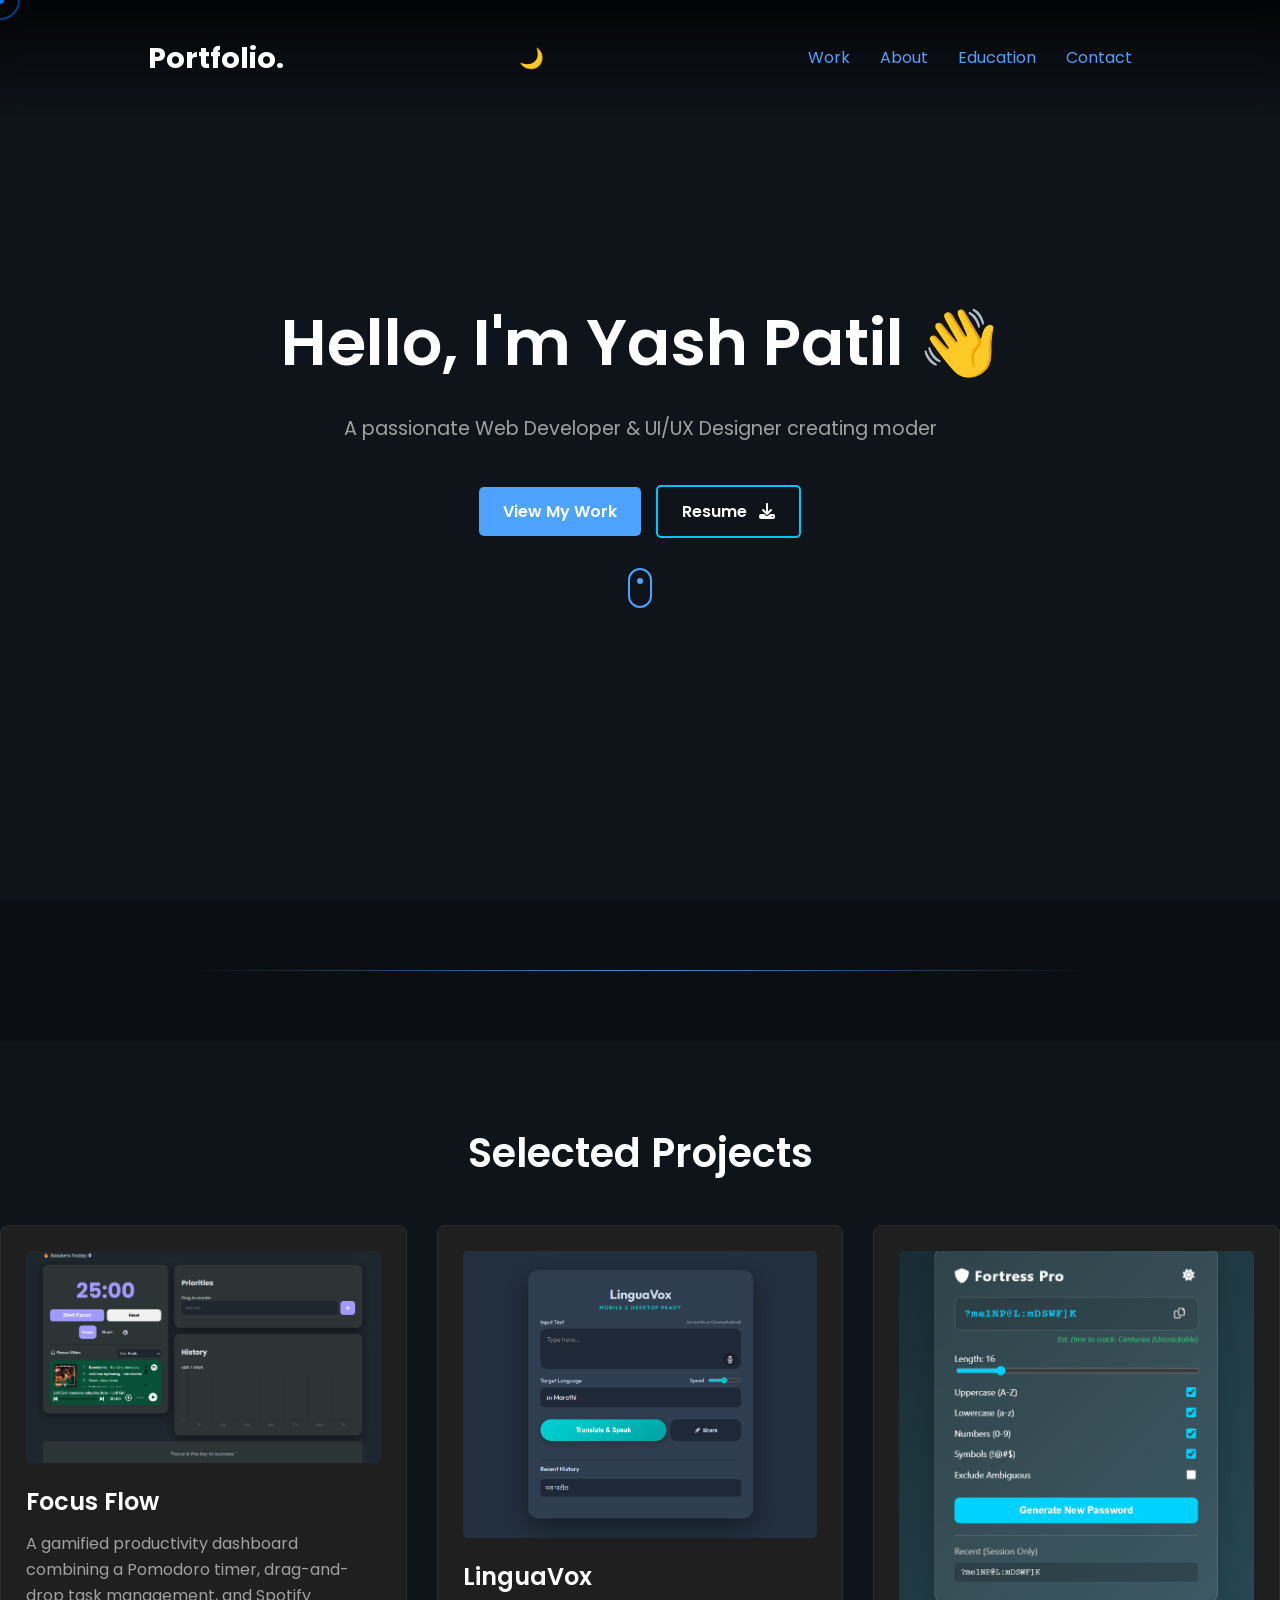
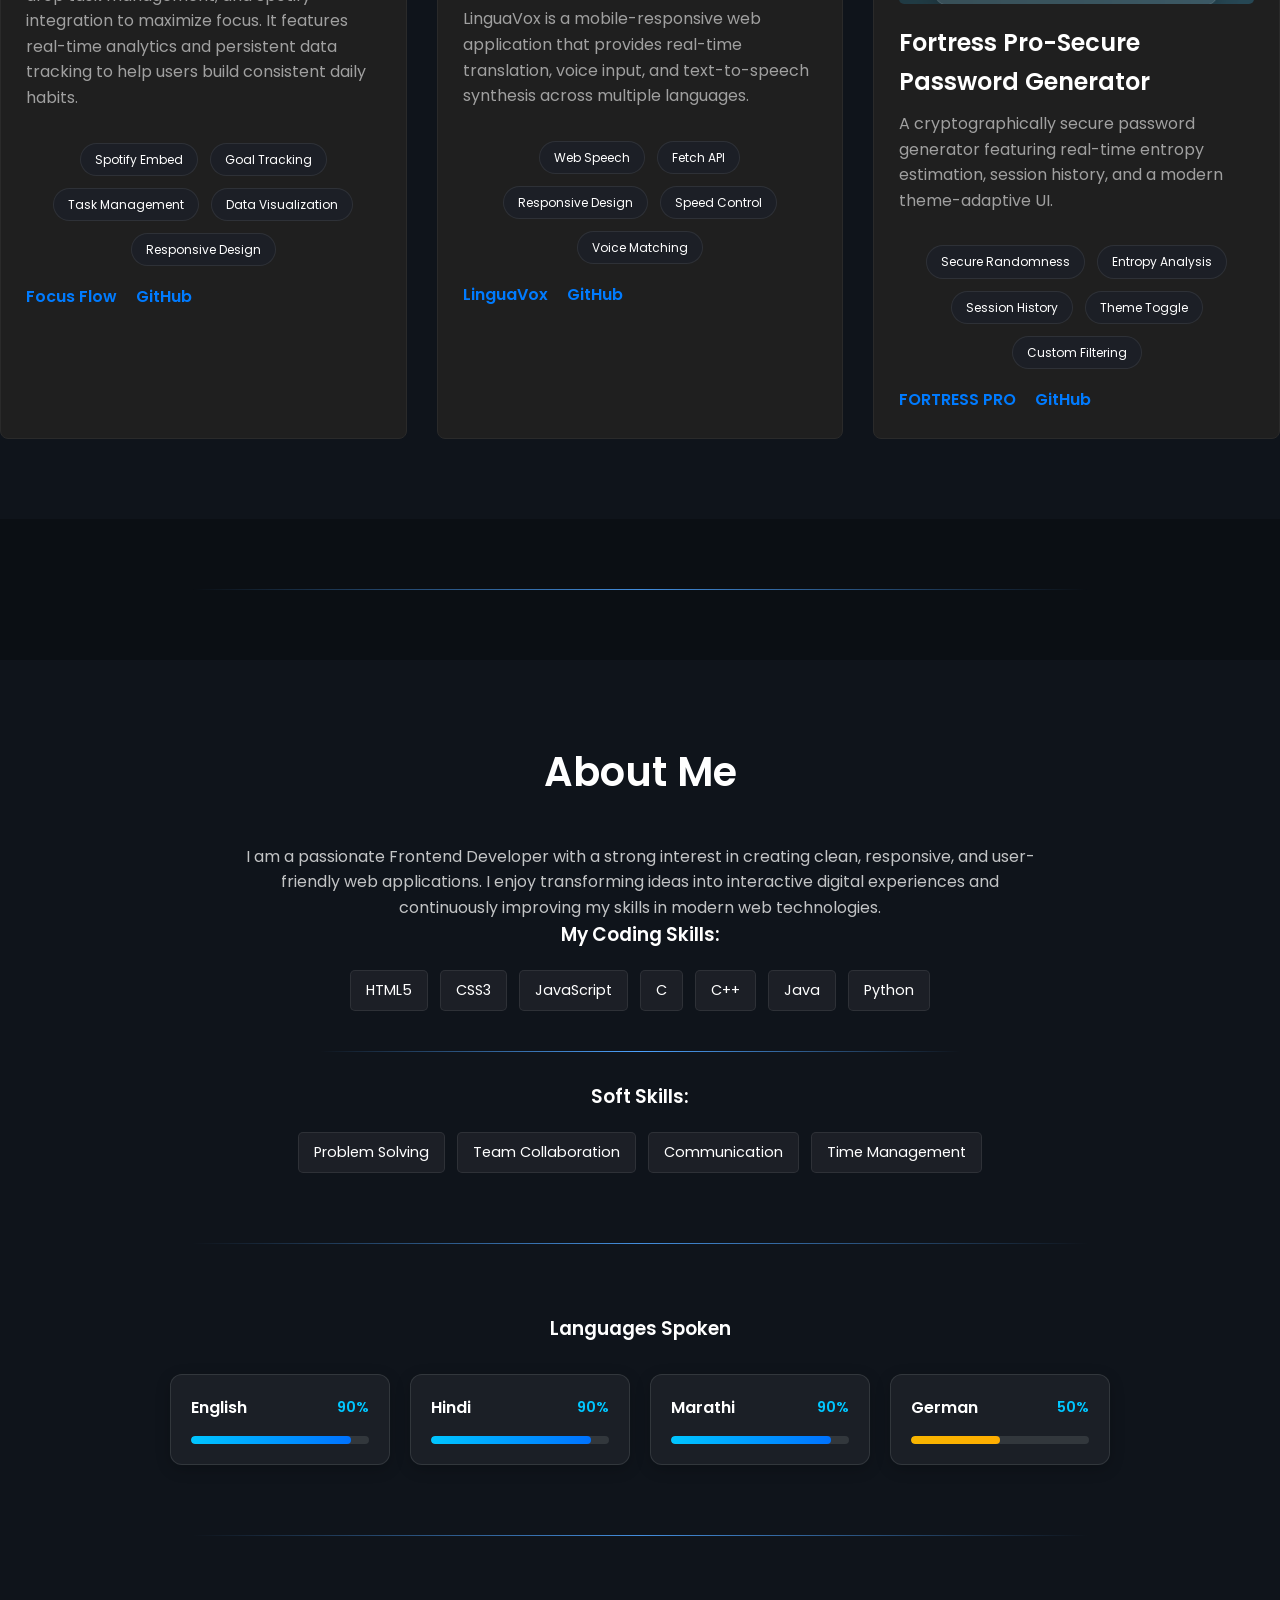
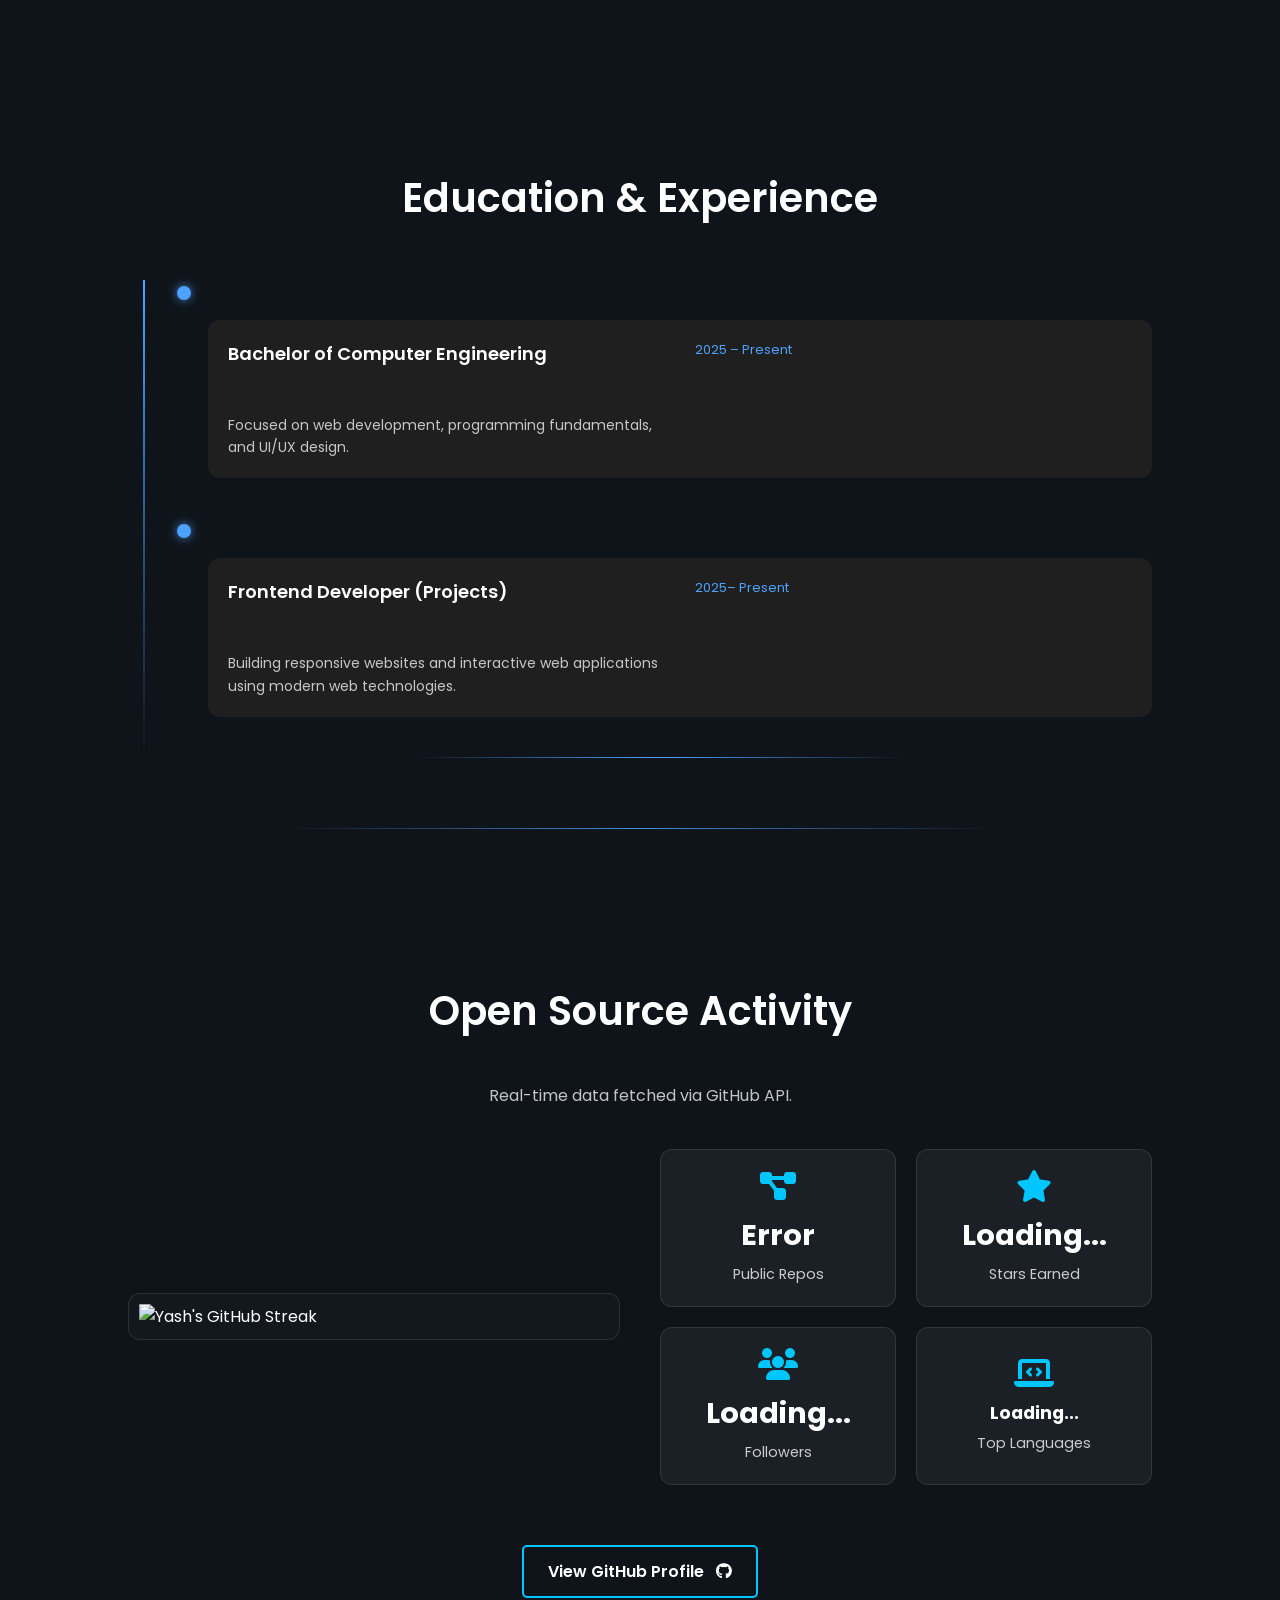
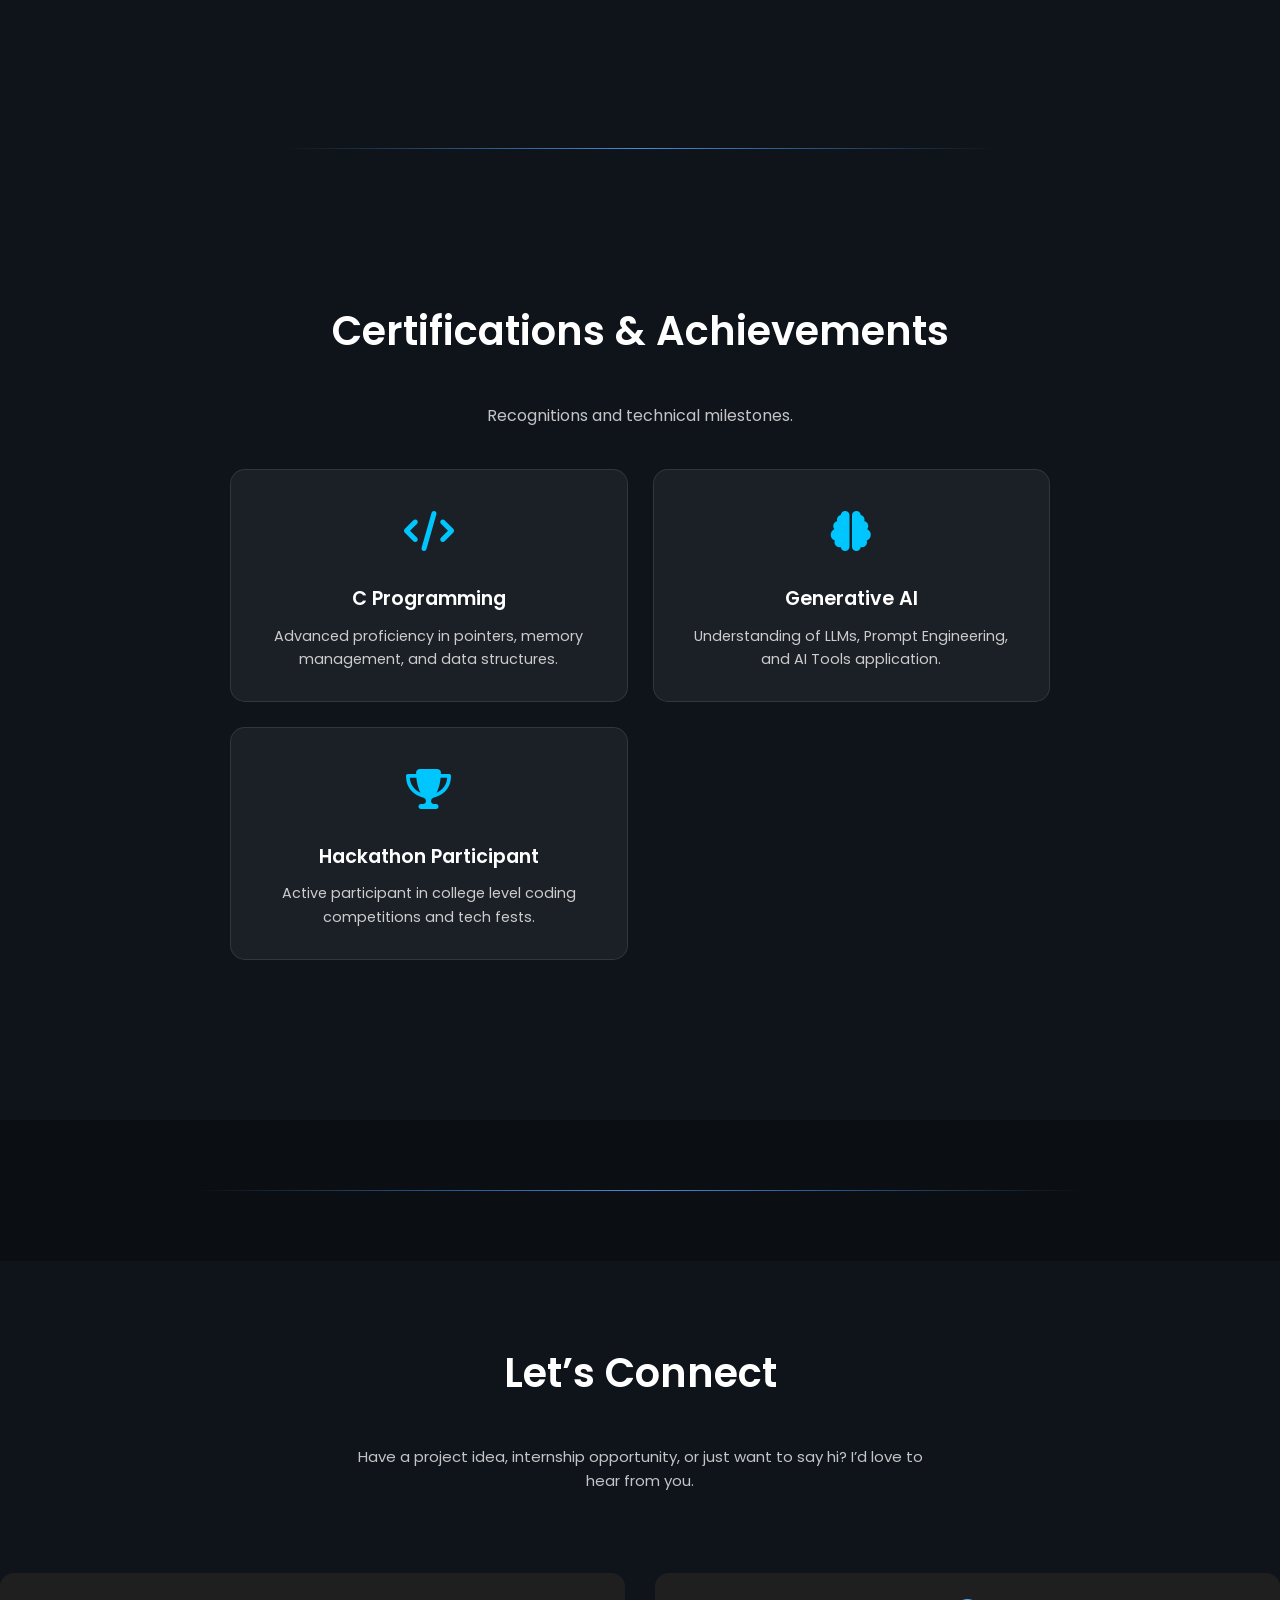
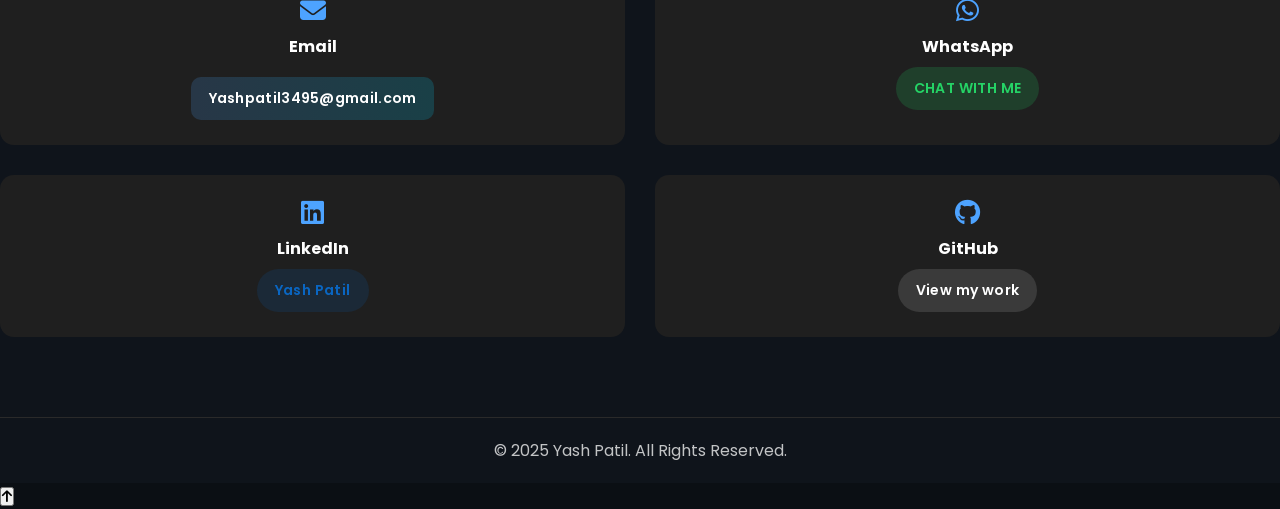
==== commit 709c801c: "Update index.html" ====
--- a/index.html
+++ b/index.html
@@ -1,4 +1,4 @@
-    <!DOCTYPE html>
+<!DOCTYPE html>
 <html lang="en">
 <head>
     <meta charset="UTF-8">
@@ -15,365 +15,403 @@
     <link href="https://fonts.googleapis.com/css2?family=Poppins:wght@300;400;600;700&display=swap" rel="stylesheet">
 
     <link href="https://unpkg.com/aos@2.3.1/dist/aos.css" rel="stylesheet">
+    
     <link rel="stylesheet" href="https://cdnjs.cloudflare.com/ajax/libs/font-awesome/6.5.2/css/all.min.css"/>
 </head>
 <body>
-
 <div id="loader">
     <div class="loader-box">
+
         <span class="loading-text">Loading</span>
+        
         <span id="loader-percent">0%</span>
+        
         <div class="loader-bar">
             <div class="loader-progress" id="loader-progress"></div>
         </div>
+
     </div>
 </div>
 
-<div class="cursor-dot"></div>
-<div class="cursor-outline"></div>
-
-<header>
-    <nav class="navbar">
-        <div class="logo">Portfolio.</div>
-        <button class="theme-toggle" id="theme-toggle" aria-label="Toggle theme">🌙</button>
-
-        <div class="menu-toggle" id="menu-toggle">
-            <span></span>
-            <span></span>
-            <span></span>
-        </div>
-
-        <ul class="nav-links" id="nav-links">
-            <li><a href="#work">Work</a></li>
-            <li><a href="#about">About</a></li>
-            <li><a href="#education">Education</a></li>
-            <li><a href="#contact">Contact</a></li>
-        </ul>
-    </nav>
-</header>
-
-<main>
-    <section class="hero">
-        <div class="hero-content">
-            <h1 class="hero-title">
-                Hello, I'm Yash Patil <span class="wave">👋</span>
-            </h1>
-            <p class="subtitle">
-                <span class="typing"></span>
-            </p>
+    
+    <div class="cursor-dot"></div>
+    <div class="cursor-outline"></div>
+
+    <header>
+        <nav class="navbar">
+    <div class="logo">Portfolio.</div>
+    <button class="theme-toggle" id="theme-toggle" aria-label="Toggle theme">🌙</button>
+
+
+    <div class="menu-toggle" id="menu-toggle">
+        <span></span>
+        <span></span>
+        <span></span>
+    </div>
+
+    <ul class="nav-links" id="nav-links">
+        <li><a href="#work">Work</a></li>
+        <li><a href="#about">About</a></li>
+        <li><a href="#education">Education</a></li>
+        <li><a href="#contact">Contact</a></li>
+    </ul>
+</nav>
+
+    </header>
+
+    <main>
+        <section class="hero">
+    <div class="hero-content">
+        <h1 class="hero-title">
+            Hello, I'm Yash Patil <span class="wave">👋</span>
+        </h1>
+        <p class="subtitle">
+            <span class="typing"></span>
+        </p>
+        
+        <div class="hero-buttons">
+            <a href="#work" class="cta-button" data-aos="fade-up" data-aos-delay="400">View My Work</a>
+            <a href="./images/resume.pdf" download class="cta-button outline-btn" data-aos="fade-up" data-aos-delay="500">
+                Resume <i class="fas fa-download"></i>
+            </a>
+        </div>
+
+        <div class="scroll-indicator"></div>
+    </div>
+</section>
+        
+<div class="divider-fade"></div>
+        
+        <section id="work" class="work">
+            <h2 data-aos="fade-right">Selected Projects</h2>
+            <div class="project-grid">
+                <div class="project-card" data-aos="fade-up" data-aos-delay="400">
+                     <img src="./images/timer%20(2).png">
+                    <h3>Focus Flow</h3>
+                    <p>A gamified productivity dashboard combining a Pomodoro timer, drag-and-drop task management, and Spotify integration to maximize focus. It features real-time analytics and persistent data tracking to help users build consistent daily habits.</p>
+                    <div class="tech-stack">
+                     <span>Spotify Embed</span>
+                     <span>Goal Tracking</span>
+                     <span>Task Management</span>
+                     <span>Data Visualization</span>
+                     <span>Responsive Design</span>
+                    </div>
+                    <div class="project-links">
+                        <a href="https://yashpatil197.github.io/timer/" target="_blank">Focus Flow</a>
+                        <a href="https://github.com/yashpatil197/timer.git" target="_blank">GitHub</a>
+                    </div>
+                </div>
+                <div class="project-card" data-aos="fade-up">
+                <img src="./images/LinguaVox.png">
+                    <h3>LinguaVox </h3>
+                    <p>LinguaVox is a mobile-responsive web application that provides real-time translation, voice input, and text-to-speech synthesis across multiple languages.</p>
+                    <div class="tech-stack">
+                      <span>Web Speech</span>
+                      <span>Fetch API</span>
+                      <span>Responsive Design</span>
+                      <span>Speed Control</span>
+                      <span>Voice Matching</span>
+                    </div>
+
+                    <div class="project-links">
+                        <a href="https://yashpatil197.github.io/LinguaVox2/" target="_blank">LinguaVox</a>
+                        <a href="https://github.com/yashpatil197/my-portfolio2.git" target="_blank">GitHub</a>
+                    </div>
+                </div>
+                <div class="project-card" data-aos="fade-up" data-aos-delay="200">
+                    <img src="./images/FORTRESS%20PRO%20(2).png">
+                    <h3>Fortress Pro-Secure Password Generator</h3>
+                    <p>A cryptographically secure password generator featuring real-time entropy estimation, session history, and a modern theme-adaptive UI.</p>
+                     <div class="tech-stack">
+                      <span>Secure Randomness</span>
+                      <span>Entropy Analysis</span>
+                      <span>Session History</span>
+                      <span>Theme Toggle</span>
+                      <span>Custom Filtering</span>
+                    </div>
+
+                    <div class="project-links">
+                        <a href="https://yashpatil197.github.io/FORTRESS-PRO/" target="blank" >FORTRESS PRO</a>
+                        <a href="https://github.com/yashpatil197/FORTRESS-PRO.git" target="_blank">GitHub</a>
+                    </div>
+                </div>
+                </div>
+            </div>
+        </section>
+        
+      <div class="divider-fade"></div>
+        
+        <section id="about" class="about">
+            <div class="about-content" data-aos="fade-left">
+                <h2>About Me</h2>
+                <p>I am a passionate Frontend Developer with a strong interest in creating clean, responsive, and user-friendly web applications. I enjoy transforming ideas into interactive digital experiences and continuously improving my skills in modern web technologies.</p>
+                <h3>My Coding Skills:</h3>
+                <div class="skills">
+                    <span>HTML5</span>
+                    <span>CSS3</span>
+                    <span>JavaScript</span>
+                    <span>C</span>
+                    <span>C++</span>
+                    <span>Java</span>
+                    <span>Python</span>
+                </div>
+            </div>
+              <!-- Divider between skills -->
+                 <div class="skills-divider"></div>
+
+                <h3 class="soft-title">Soft Skills:</h3>
+
+                <div class="skills soft-skills">
+                    <span>Problem Solving</span>
+                    <span>Team Collaboration</span>
+                    <span>Communication</span>
+                    <span>Time Management</span>
+             </div> 
+
+            <div class="divider-fade"></div>
+            <!--language soken -->
+            <h3 class="soft-title" style="text-align: center;" data-aos="fade-up">Languages Spoken</h3>
             
-            <div class="hero-buttons">
-                <a href="#work" class="cta-button" data-aos="fade-up" data-aos-delay="400">View My Work</a>
-                <a href="./images/resume.html" download class="cta-button outline-btn" data-aos="fade-up" data-aos-delay="500">
-                    Resume <i class="fas fa-download"></i>
-                </a>
-            </div>
-
-            <div class="scroll-indicator"></div>
-        </div>
-    </section>
-    
-    <div class="divider-fade"></div>
-    
-    <section id="work" class="work">
-        <h2 data-aos="fade-right">Selected Projects</h2>
-        <div class="project-grid">
-            <div class="project-card" data-aos="fade-up" data-aos-delay="400">
-                    <img src="./images/timer%20(2).png" alt="Focus Flow">
-                <h3>Focus Flow</h3>
-                <p>A gamified productivity dashboard combining a Pomodoro timer, drag-and-drop task management, and Spotify integration to maximize focus.</p>
-                <div class="tech-stack">
-                    <span>Spotify Embed</span>
-                    <span>Goal Tracking</span>
-                    <span>Task Management</span>
-                    <span>Data Visualization</span>
-                    <span>Responsive Design</span>
-                </div>
-                <div class="project-links">
-                    <a href="https://yashpatil197.github.io/timer/" target="_blank">Focus Flow</a>
-                    <a href="https://github.com/yashpatil197/timer.git" target="_blank">GitHub</a>
-                </div>
-            </div>
+            <div class="language-container">
+                
+                <div class="lang-card" data-aos="fade-up" data-aos-delay="100">
+                    <div class="lang-header">
+                        <span class="lang-name">English</span>
+                        <span class="lang-percent">90%</span>
+                    </div>
+                    <div class="progress-bar-bg">
+                        <div class="progress-fill" style="width: 90%;"></div>
+                    </div>
+                </div>
+
+                <div class="lang-card" data-aos="fade-up" data-aos-delay="200">
+                    <div class="lang-header">
+                        <span class="lang-name">Hindi</span>
+                        <span class="lang-percent">90%</span>
+                    </div>
+                    <div class="progress-bar-bg">
+                        <div class="progress-fill" style="width: 90%;"></div>
+                    </div>
+                </div>
+
+                <div class="lang-card" data-aos="fade-up" data-aos-delay="300">
+                    <div class="lang-header">
+                        <span class="lang-name">Marathi</span>
+                        <span class="lang-percent">90%</span>
+                    </div>
+                    <div class="progress-bar-bg">
+                        <div class="progress-fill" style="width: 90%;"></div>
+                    </div>
+                </div>
+
+                <div class="lang-card" data-aos="fade-up" data-aos-delay="400">
+                    <div class="lang-header">
+                        <span class="lang-name">German</span>
+                        <span class="lang-percent">50%</span>
+                    </div>
+                    <div class="progress-bar-bg">
+                        <div class="progress-fill" style="width: 50%; background: linear-gradient(90deg, #f8b500, #ffae00);"></div>
+                    </div>
+                </div>
+    </div>
+    <div class="divider-fade">
+    </div>
             
-            <div class="project-card" data-aos="fade-up">
-            <img src="./images/LinguaVox.png" alt="LinguaVox">
-                <h3>LinguaVox</h3>
-                <p>LinguaVox is a mobile-responsive web application that provides real-time translation, voice input, and text-to-speech synthesis.</p>
-                <div class="tech-stack">
-                    <span>Web Speech</span>
-                    <span>Fetch API</span>
-                    <span>Responsive Design</span>
-                    <span>Speed Control</span>
-                    <span>Voice Matching</span>
-                </div>
-                <div class="project-links">
-                    <a href="https://yashpatil197.github.io/LinguaVox2/" target="_blank">LinguaVox</a>
-                    <a href="https://github.com/yashpatil197/my-portfolio2.git" target="_blank">GitHub</a>
-                </div>
-            </div>
-
-            <div class="project-card" data-aos="fade-up" data-aos-delay="200">
-                <img src="./images/FORTRESS%20PRO%20(2).png" alt="Fortress Pro">
-                <h3>Fortress Pro</h3>
-                <p>A cryptographically secure password generator featuring real-time entropy estimation, session history, and a modern theme-adaptive UI.</p>
-                    <div class="tech-stack">
-                    <span>Secure Randomness</span>
-                    <span>Entropy Analysis</span>
-                    <span>Session History</span>
-                    <span>Theme Toggle</span>
-                    <span>Custom Filtering</span>
-                </div>
-                <div class="project-links">
-                    <a href="https://yashpatil197.github.io/FORTRESS-PRO/" target="blank" >FORTRESS PRO</a>
-                    <a href="https://github.com/yashpatil197/FORTRESS-PRO.git" target="_blank">GitHub</a>
-                </div>
-            </div>
-        </div>
-    </section>
-    
-    <div class="divider-fade"></div>
-    
-    <section id="about" class="about">
-        <div class="about-content" data-aos="fade-left">
-            <h2>About Me</h2>
-            <p>I am a passionate Frontend Developer with a strong interest in creating clean, responsive, and user-friendly web applications. I enjoy transforming ideas into interactive digital experiences and continuously improving my skills in modern web technologies.</p>
+        </section>
+        <section id="education" class="experience">
+    <h2 data-aos="fade-right">Education & Experience</h2>
+      <div class="timeline">
+
+        <div class="timeline-item" data-aos="fade-up">
+            <span class="timeline-dot"></span>
+            <div class="timeline-content">
+                <h3>Bachelor of Computer Engineering</h3>
+                <small>2025 – Present</small>
+                <p>
+                    Focused on web development, programming fundamentals, and UI/UX design.
+                </p>
+            </div>
+        </div>
+
+        <div class="timeline-item" data-aos="fade-up" data-aos-delay="200">
+            <span class="timeline-dot"></span>
+            <div class="timeline-content">
+                <h3>Frontend Developer (Projects)</h3>
+                <small>2025– Present</small>
+                <p>
+                    Building responsive websites and interactive web applications using modern web technologies.
+                </p>
+            </div>
+        </div>
+     <div class="skills-divider"></div>
+  </div>
+  <div class="divider-fade"></div>
+
+<section id="github" class="github-section">
+    <div style="text-align: center;">
+        <h2 data-aos="fade-right">Open Source Activity</h2>
+        <p class="section-subtitle" data-aos="fade-up">Real-time data fetched via GitHub API.</p>
+    </div>
+
+    <div class="github-container-wide">
+        
+        <div class="streak-image-box" data-aos="fade-right">
+            <img src="https://github-readme-streak-stats.herokuapp.com/?user=yashpatil197&theme=tokyonight&hide_border=true&background=00000000" 
+                 alt="Yash's GitHub Streak">
+        </div>
+
+        <div class="static-stats-grid">
             
-            <h3>My Coding Skills:</h3>
-            <div class="skills">
-                <span>HTML5</span>
-                <span>CSS3</span>
-                <span>JavaScript</span>
-                <span>C</span>
-                <span>C++</span>
-                <span>Java</span>
-                <span>Python</span>
-            </div>
-        </div>
-        
-        <div class="skills-divider"></div>
-
-        <h3 class="soft-title">Soft Skills:</h3>
-        <div class="skills soft-skills">
-            <span>Problem Solving</span>
-            <span>Team Collaboration</span>
-            <span>Communication</span>
-            <span>Time Management</span>
-        </div> 
-
-        <div class="divider-fade"></div>
-        
-        <h3 class="soft-title" style="text-align: center;" data-aos="fade-up">Languages Spoken</h3>
-        
-        <div class="language-container">
-            <div class="lang-card" data-aos="fade-up" data-aos-delay="100">
-                <div class="lang-header">
-                    <span class="lang-name">English</span>
-                    <span class="lang-percent">90%</span>
-                </div>
-                <div class="progress-bar-bg">
-                    <div class="progress-fill" style="width: 90%;"></div>
-                </div>
-            </div>
-
-            <div class="lang-card" data-aos="fade-up" data-aos-delay="200">
-                <div class="lang-header">
-                    <span class="lang-name">Hindi</span>
-                    <span class="lang-percent">90%</span>
-                </div>
-                <div class="progress-bar-bg">
-                    <div class="progress-fill" style="width: 90%;"></div>
-                </div>
-            </div>
-
-            <div class="lang-card" data-aos="fade-up" data-aos-delay="300">
-                <div class="lang-header">
-                    <span class="lang-name">Marathi</span>
-                    <span class="lang-percent">90%</span>
-                </div>
-                <div class="progress-bar-bg">
-                    <div class="progress-fill" style="width: 90%;"></div>
-                </div>
-            </div>
-
-            <div class="lang-card" data-aos="fade-up" data-aos-delay="400">
-                <div class="lang-header">
-                    <span class="lang-name">German</span>
-                    <span class="lang-percent">50%</span>
-                </div>
-                <div class="progress-bar-bg">
-                    <div class="progress-fill" style="width: 50%; background: linear-gradient(90deg, #f8b500, #ffae00);"></div>
-                </div>
-            </div>
-        </div>
-        <div class="divider-fade"></div>
-    </section>
-
-    <section id="education" class="experience">
-        <h2 data-aos="fade-right">Education & Experience</h2>
-        <div class="timeline">
-            <div class="timeline-item" data-aos="fade-up">
-                <span class="timeline-dot"></span>
-                <div class="timeline-content">
-                    <h3>Bachelor of Computer Engineering</h3>
-                    <small>2025 – Present</small>
-                    <p>Focused on web development, programming fundamentals, and UI/UX design.</p>
-                </div>
-            </div>
-
-            <div class="timeline-item" data-aos="fade-up" data-aos-delay="200">
-                <span class="timeline-dot"></span>
-                <div class="timeline-content">
-                    <h3>Frontend Developer (Projects)</h3>
-                    <small>2025– Present</small>
-                    <p>Building responsive websites and interactive web applications using modern web technologies.</p>
-                </div>
-            </div>
-        </div>      
-    </section>
-
-    <div class="divider-fade"></div>
-
-    <section id="github" class="github-section">
-        <div style="text-align: center;">
-            <h2 data-aos="fade-right">Open Source Activity</h2>
-            <p class="section-subtitle" data-aos="fade-up">Real-time data fetched via GitHub API.</p>
-        </div>
-
-        <div class="github-container-wide">
-            
-            <div class="streak-image-box" data-aos="fade-right">
-                <img src="https://github-readme-streak-stats.herokuapp.com/?user=yashpatil197&theme=tokyonight&hide_border=true&background=00000000&fire=FF4500&ring=FF4500&currStreakNum=FF4500" 
-                     alt="Yash's GitHub Streak">
-            </div>
-
-            <div class="static-stats-grid">
-                
-                <div class="stat-card" data-aos="zoom-in" data-aos-delay="100">
-                    <i class="fas fa-project-diagram"></i>
-                    <h3 id="repo-count">Loading...</h3> 
-                    <p>Public Repos</p>
-                </div>
-
-                <div class="stat-card" data-aos="zoom-in" data-aos-delay="200">
-                    <i class="fas fa-star"></i>
-                    <h3 id="stars-count">Loading...</h3>
-                    <p>Stars Earned</p>
-                </div>
-
-                <div class="stat-card" data-aos="zoom-in" data-aos-delay="300">
-                    <i class="fas fa-users"></i>
-                    <h3 id="followers-count">Loading...</h3>
-                    <p>Followers</p>
-                </div>
-
-                <div class="stat-card" data-aos="zoom-in" data-aos-delay="400">
-                    <i class="fas fa-laptop-code"></i>
-                    <h3 id="top-langs" style="font-size: 1.1rem;">Loading...</h3>
-                    <p>Top Languages</p>
-                </div>
-
-            </div>
-        </div>
-        
-        <div class="github-btn-wrapper" style="text-align: center; margin-top: 40px;" data-aos="fade-up">
-            <a href="https://github.com/yashpatil197" target="_blank" class="cta-button outline-btn">
-                View GitHub Profile <i class="fab fa-github"></i>
-            </a>
-        </div>
-    </section>
-
-    <div class="divider-fade"></div>
-
-    <section id="certifications" class="certifications">
-        <h2 data-aos="fade-right">Certifications & Achievements</h2>
-        <p class="section-subtitle" data-aos="fade-up">Recognitions and technical milestones.</p>
-        
-        <div class="cert-grid">
-            <div class="cert-card" data-aos="fade-up">
-                <div class="cert-icon-box">
-                    <i class="fas fa-code"></i>
-                </div>
-                <h3>C Programming</h3>
-                <p>Advanced proficiency in pointers, memory management, and data structures.</p>
-            </div>
-
-            <div class="cert-card" data-aos="fade-up" data-aos-delay="100">
-                <div class="cert-icon-box">
-                    <i class="fas fa-brain"></i>
-                </div>
-                <h3>Generative AI</h3>
-                <p>Understanding of LLMs, Prompt Engineering, and AI Tools application.</p>
-            </div>
-
-            <div class="cert-card" data-aos="fade-up" data-aos-delay="200">
-                <div class="cert-icon-box">
-                    <i class="fas fa-trophy"></i>
-                </div>
-                <h3>Hackathon Participant</h3>
-                <p>Active participant in college level coding competitions and tech fests.</p>
-            </div>
-        </div>
-    </section>
-
-    <div class="divider-fade"></div> 
-    
-    <section id="contact" class="contact">
-        <h2 data-aos="fade-up">Let’s Connect</h2>
-
-        <p class="contact-subtitle" data-aos="fade-up" data-aos-delay="100">
-            Have a project idea, internship opportunity, or just want to say hi?
-            I’d love to hear from you.
-        </p>
-
-        <div class="contact-container">
-            <div class="contact-cards">
-                <div class="contact-card">
-                    <i class="fas fa-envelope"></i>
-                    <h4>Email</h4>
-                    <a href="mailto:Yashpatil3495@gmail.com" class="highlight-mail">
-                        Yashpatil3495@gmail.com
-                    </a>
-                </div>
-
-                <div class="contact-card">
-                    <i class="fab fa-whatsapp"></i>
-                    <h4>WhatsApp</h4>
-                    <a href="https://wa.me/918208543136" target="_blank" class="highlight-link whatsapp">
-                        CHAT WITH ME
-                    </a>
-                </div>
-
-                <div class="contact-card">
-                    <i class="fab fa-linkedin"></i>
-                    <h4>LinkedIn</h4>
-                    <a href="https://www.linkedin.com/in/yash-patil-b30b18363" target="_blank" class="highlight-link linkedin">
-                        Yash Patil
-                    </a>
-                </div>
-
-                <div class="contact-card">
-                    <i class="fab fa-github"></i>
-                    <h4>GitHub</h4>
-                    <a href="https://github.com/yashpatil197" target="_blank" class="highlight-link github">
-                        View my work
-                    </a>
-                </div>
-            </div>
-        </div>
-    </section>
-
-</main>
-
-<footer>
-    <p>&copy; 2025 Yash Patil. All Rights Reserved.</p>
-</footer>
-
+            <div class="stat-card" data-aos="zoom-in" data-aos-delay="100">
+                <i class="fas fa-project-diagram"></i>
+                <h3 id="repo-count">Loading...</h3> 
+                <p>Public Repos</p>
+            </div>
+
+            <div class="stat-card" data-aos="zoom-in" data-aos-delay="200">
+                <i class="fas fa-star"></i>
+                <h3 id="stars-count">Loading...</h3>
+                <p>Stars Earned</p>
+            </div>
+
+            <div class="stat-card" data-aos="zoom-in" data-aos-delay="300">
+                <i class="fas fa-users"></i>
+                <h3 id="followers-count">Loading...</h3>
+                <p>Followers</p>
+            </div>
+
+            <div class="stat-card" data-aos="zoom-in" data-aos-delay="400">
+                <i class="fas fa-laptop-code"></i>
+                <h3 id="top-langs" style="font-size: 1.1rem;">Loading...</h3>
+                <p>Top Languages</p>
+            </div>
+
+        </div>
+
+    </div>
+    
+    <div class="github-btn-wrapper" style="text-align: center; margin-top: 40px;" data-aos="fade-up">
+        <a href="https://github.com/yashpatil197" target="_blank" class="cta-button outline-btn">
+            View GitHub Profile <i class="fab fa-github"></i>
+        </a>
+    </div>
+</section>
+
+
+<div class="divider-fade"></div>
+
+
+<section id="certifications" class="certifications">
+    <h2 data-aos="fade-right">Certifications & Achievements</h2>
+    <p class="section-subtitle" data-aos="fade-up">Recognitions and technical milestones.</p>
+    
+    <div class="cert-grid">
+        
+        <div class="cert-card" data-aos="fade-up">
+            <div class="cert-icon-box">
+                <i class="fas fa-code"></i>
+            </div>
+            <h3>C Programming</h3>
+            <p>Advanced proficiency in pointers, memory management, and data structures.</p>
+        </div>
+
+        <div class="cert-card" data-aos="fade-up" data-aos-delay="100">
+            <div class="cert-icon-box">
+                <i class="fas fa-brain"></i>
+            </div>
+            <h3>Generative AI</h3>
+            <p>Understanding of LLMs, Prompt Engineering, and AI Tools application.</p>
+        </div>
+
+        <div class="cert-card" data-aos="fade-up" data-aos-delay="200">
+            <div class="cert-icon-box">
+                <i class="fas fa-trophy"></i>
+            </div>
+            <h3>Hackathon Participant</h3>
+            <p>Active participant in college level coding competitions and tech fests.</p>
+        </div>
+
+    </div>
+</section>        
+</section>
+        
+        <div class="divider-fade"></div> 
+        
+       <section id="contact" class="contact">
+    <h2 data-aos="fade-up">Let’s Connect</h2>
+
+    <p class="contact-subtitle" data-aos="fade-up" data-aos-delay="100">
+        Have a project idea, internship opportunity, or just want to say hi?
+        I’d love to hear from you.
+    </p>
+
+    <div class="contact-container">
+
+        <div class="contact-cards">
+
+    <!-- Email -->
+    <div class="contact-card">
+        <i class="fas fa-envelope"></i>
+        <h4>Email</h4>
+        <a href="mailto:Yashpatil3495@gmail.com" class="highlight-mail">
+            Yashpatil3495@gmail.com
+        </a>
+    </div>
+
+    <!-- WhatsApp -->
+    <div class="contact-card">
+        <i class="fab fa-whatsapp"></i>
+        <h4>WhatsApp</h4>
+        <a 
+          href="https://wa.me/918208543136" 
+          target="_blank"
+          class="highlight-link whatsapp"
+        >
+            CHAT WITH ME
+        </a>
+    </div>
+
+    <!-- LinkedIn -->
+    <div class="contact-card">
+        <i class="fab fa-linkedin"></i>
+        <h4>LinkedIn</h4>
+        <a 
+          href="https://www.linkedin.com/in/yash-patil-b30b18363" 
+          target="_blank"
+          class="highlight-link linkedin"
+        >
+            Yash Patil
+        </a>
+    </div>
+
+    <!-- GitHub -->
+    <div class="contact-card">
+        <i class="fab fa-github"></i>
+        <h4>GitHub</h4>
+        <a 
+          href="https://github.com/yashpatil197" 
+          target="_blank"
+          class="highlight-link github"
+        >
+            View my work
+        </a>
+    </div>
+
+</div>
+
+        </div>
+</section>
+
+    </main>
+
+    <footer>
+        <p>&copy; 2025 Yash Patil. All Rights Reserved.</p>
+    </footer>
 <button id="scrollToTop" aria-label="Scroll to top">
     <i class="fas fa-arrow-up"></i>
 </button>
-
-<script src="https://unpkg.com/aos@2.3.1/dist/aos.js"></script>
-<script src="script.js"></script>
+    <script src="https://unpkg.com/aos@2.3.1/dist/aos.js"></script>
+    <script src="script.js"></script>
     
 </body>
 </html>
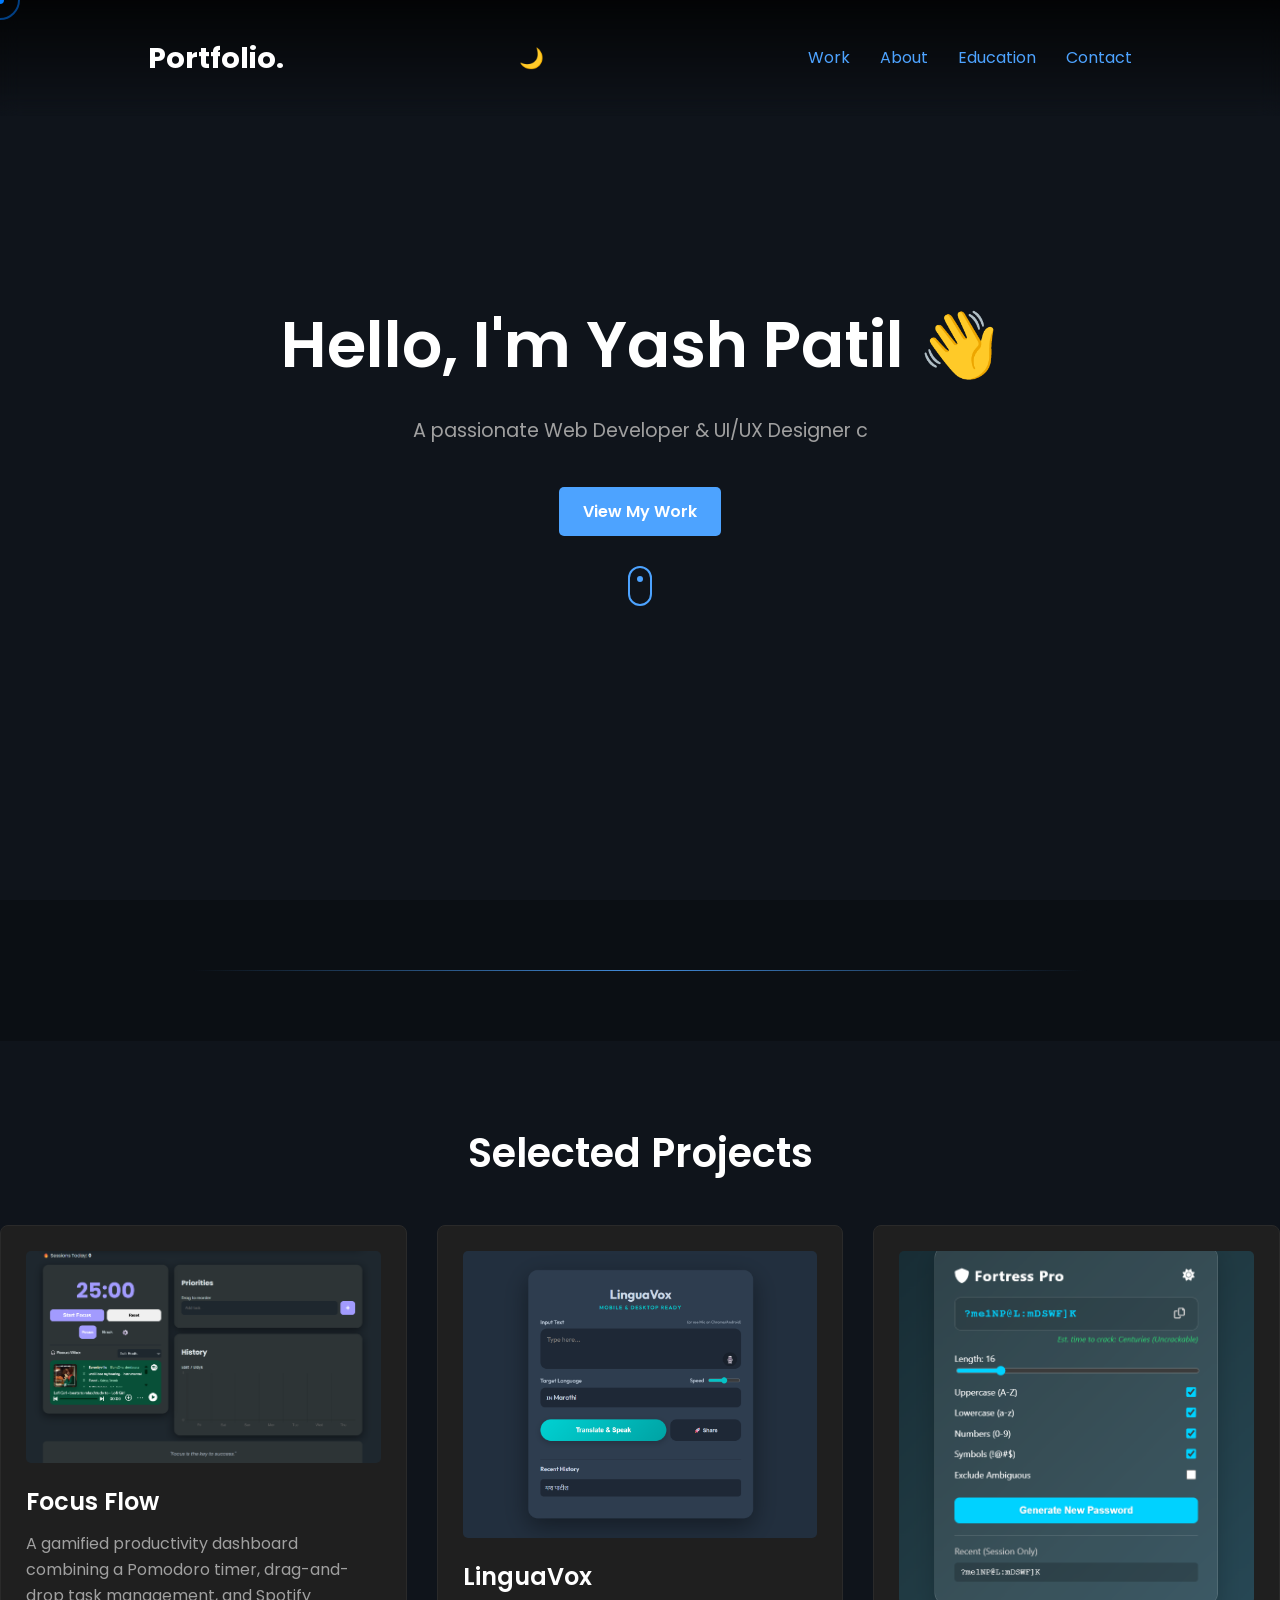
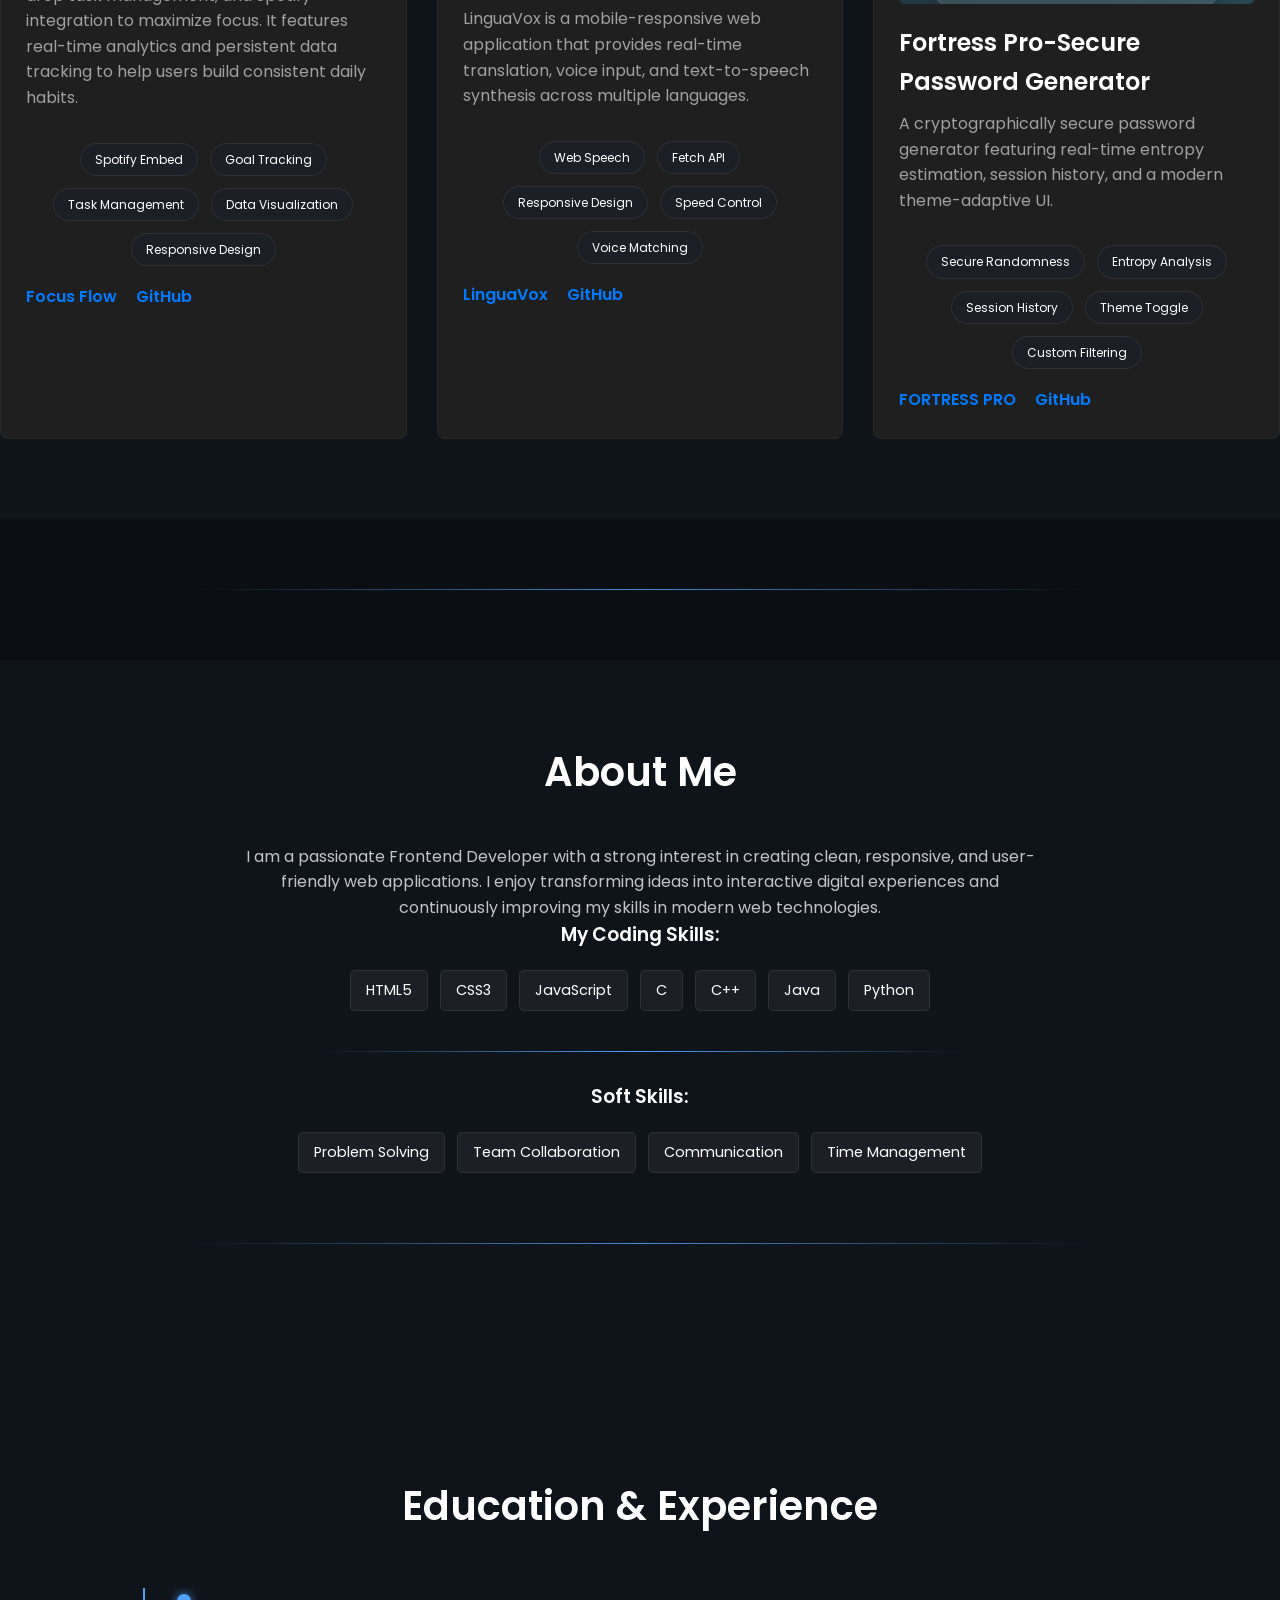
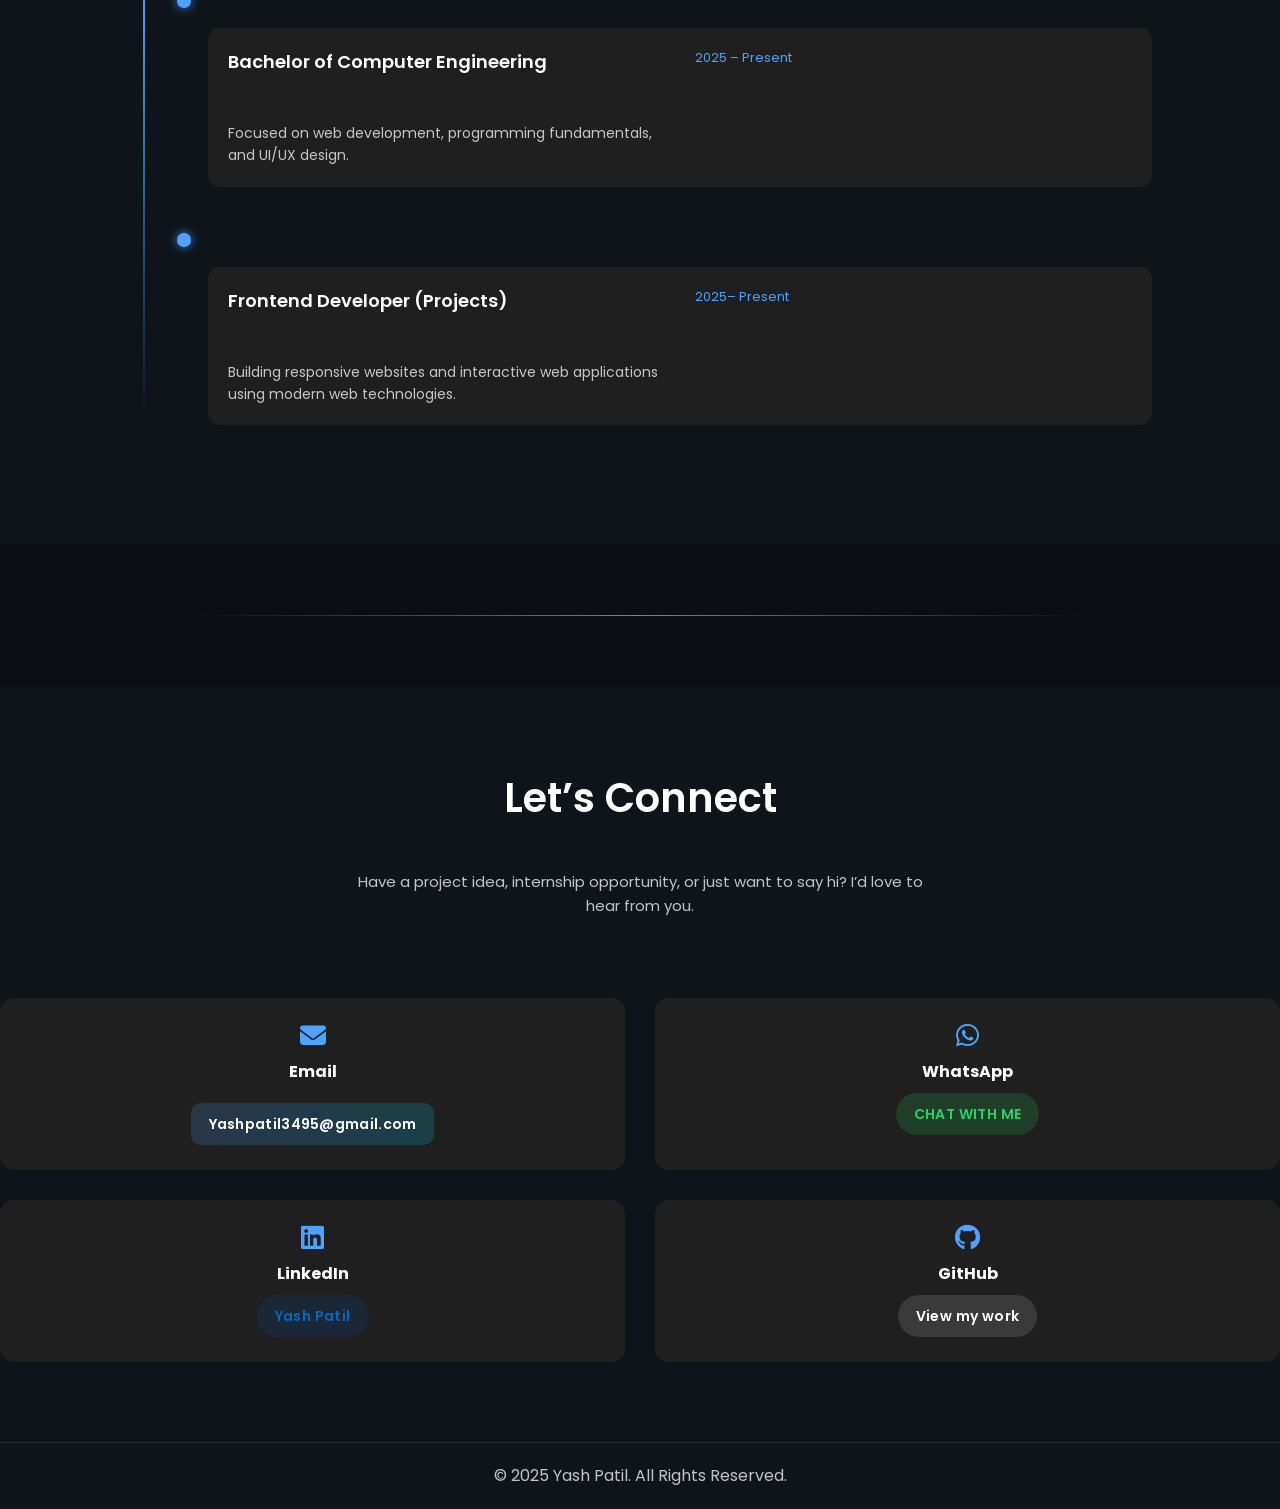
==== commit cabbe41b: "Update index.html" ====
--- a/index.html
+++ b/index.html
@@ -61,24 +61,17 @@
 
     <main>
         <section class="hero">
-    <div class="hero-content">
-        <h1 class="hero-title">
-            Hello, I'm Yash Patil <span class="wave">👋</span>
-        </h1>
-        <p class="subtitle">
-            <span class="typing"></span>
-        </p>
-        
-        <div class="hero-buttons">
-            <a href="#work" class="cta-button" data-aos="fade-up" data-aos-delay="400">View My Work</a>
-            <a href="./images/resume.pdf" download class="cta-button outline-btn" data-aos="fade-up" data-aos-delay="500">
-                Resume <i class="fas fa-download"></i>
-            </a>
-        </div>
-
-        <div class="scroll-indicator"></div>
-    </div>
-</section>
+            <div class="hero-content">
+                <h1 class="hero-title">
+                  Hello, I'm Yash Patil <span class="wave">👋</span>
+                </h1>
+                <p class="subtitle">
+                  <span class="typing"></span>
+                </p>
+               <a href="#work" class="cta-button" data-aos="fade-up" data-aos-delay="400">View My Work</a>
+                <div class="scroll-indicator"></div>
+            </div>
+        </section> 
         
 <div class="divider-fade"></div>
         
@@ -169,53 +162,6 @@
              </div> 
 
             <div class="divider-fade"></div>
-            <!--language soken -->
-            <h3 class="soft-title" style="text-align: center;" data-aos="fade-up">Languages Spoken</h3>
-            
-            <div class="language-container">
-                
-                <div class="lang-card" data-aos="fade-up" data-aos-delay="100">
-                    <div class="lang-header">
-                        <span class="lang-name">English</span>
-                        <span class="lang-percent">90%</span>
-                    </div>
-                    <div class="progress-bar-bg">
-                        <div class="progress-fill" style="width: 90%;"></div>
-                    </div>
-                </div>
-
-                <div class="lang-card" data-aos="fade-up" data-aos-delay="200">
-                    <div class="lang-header">
-                        <span class="lang-name">Hindi</span>
-                        <span class="lang-percent">90%</span>
-                    </div>
-                    <div class="progress-bar-bg">
-                        <div class="progress-fill" style="width: 90%;"></div>
-                    </div>
-                </div>
-
-                <div class="lang-card" data-aos="fade-up" data-aos-delay="300">
-                    <div class="lang-header">
-                        <span class="lang-name">Marathi</span>
-                        <span class="lang-percent">90%</span>
-                    </div>
-                    <div class="progress-bar-bg">
-                        <div class="progress-fill" style="width: 90%;"></div>
-                    </div>
-                </div>
-
-                <div class="lang-card" data-aos="fade-up" data-aos-delay="400">
-                    <div class="lang-header">
-                        <span class="lang-name">German</span>
-                        <span class="lang-percent">50%</span>
-                    </div>
-                    <div class="progress-bar-bg">
-                        <div class="progress-fill" style="width: 50%; background: linear-gradient(90deg, #f8b500, #ffae00);"></div>
-                    </div>
-                </div>
-    </div>
-    <div class="divider-fade">
-    </div>
             
         </section>
         <section id="education" class="experience">
@@ -243,96 +189,8 @@
                 </p>
             </div>
         </div>
-     <div class="skills-divider"></div>
-  </div>
-  <div class="divider-fade"></div>
-
-<section id="github" class="github-section">
-    <div style="text-align: center;">
-        <h2 data-aos="fade-right">Open Source Activity</h2>
-        <p class="section-subtitle" data-aos="fade-up">Real-time data fetched via GitHub API.</p>
-    </div>
-
-    <div class="github-container-wide">
-        
-        <div class="streak-image-box" data-aos="fade-right">
-            <img src="https://github-readme-streak-stats.herokuapp.com/?user=yashpatil197&theme=tokyonight&hide_border=true&background=00000000" 
-                 alt="Yash's GitHub Streak">
-        </div>
-
-        <div class="static-stats-grid">
-            
-            <div class="stat-card" data-aos="zoom-in" data-aos-delay="100">
-                <i class="fas fa-project-diagram"></i>
-                <h3 id="repo-count">Loading...</h3> 
-                <p>Public Repos</p>
-            </div>
-
-            <div class="stat-card" data-aos="zoom-in" data-aos-delay="200">
-                <i class="fas fa-star"></i>
-                <h3 id="stars-count">Loading...</h3>
-                <p>Stars Earned</p>
-            </div>
-
-            <div class="stat-card" data-aos="zoom-in" data-aos-delay="300">
-                <i class="fas fa-users"></i>
-                <h3 id="followers-count">Loading...</h3>
-                <p>Followers</p>
-            </div>
-
-            <div class="stat-card" data-aos="zoom-in" data-aos-delay="400">
-                <i class="fas fa-laptop-code"></i>
-                <h3 id="top-langs" style="font-size: 1.1rem;">Loading...</h3>
-                <p>Top Languages</p>
-            </div>
-
-        </div>
-
-    </div>
-    
-    <div class="github-btn-wrapper" style="text-align: center; margin-top: 40px;" data-aos="fade-up">
-        <a href="https://github.com/yashpatil197" target="_blank" class="cta-button outline-btn">
-            View GitHub Profile <i class="fab fa-github"></i>
-        </a>
-    </div>
-</section>
-
-
-<div class="divider-fade"></div>
-
-
-<section id="certifications" class="certifications">
-    <h2 data-aos="fade-right">Certifications & Achievements</h2>
-    <p class="section-subtitle" data-aos="fade-up">Recognitions and technical milestones.</p>
-    
-    <div class="cert-grid">
-        
-        <div class="cert-card" data-aos="fade-up">
-            <div class="cert-icon-box">
-                <i class="fas fa-code"></i>
-            </div>
-            <h3>C Programming</h3>
-            <p>Advanced proficiency in pointers, memory management, and data structures.</p>
-        </div>
-
-        <div class="cert-card" data-aos="fade-up" data-aos-delay="100">
-            <div class="cert-icon-box">
-                <i class="fas fa-brain"></i>
-            </div>
-            <h3>Generative AI</h3>
-            <p>Understanding of LLMs, Prompt Engineering, and AI Tools application.</p>
-        </div>
-
-        <div class="cert-card" data-aos="fade-up" data-aos-delay="200">
-            <div class="cert-icon-box">
-                <i class="fas fa-trophy"></i>
-            </div>
-            <h3>Hackathon Participant</h3>
-            <p>Active participant in college level coding competitions and tech fests.</p>
-        </div>
-
-    </div>
-</section>        
+
+    </div>   
 </section>
         
         <div class="divider-fade"></div> 
@@ -407,11 +265,8 @@
     <footer>
         <p>&copy; 2025 Yash Patil. All Rights Reserved.</p>
     </footer>
-<button id="scrollToTop" aria-label="Scroll to top">
-    <i class="fas fa-arrow-up"></i>
-</button>
+
     <script src="https://unpkg.com/aos@2.3.1/dist/aos.js"></script>
     <script src="script.js"></script>
-    
 </body>
 </html>
--- a/style.css
+++ b/style.css
@@ -24,6 +24,7 @@
     --accent-color: #007BFF;
     --accent-hover: #0056b3;
 }
+
 * {
     margin: 0;
     padding: 0;
@@ -1272,90 +1273,3 @@
     color: #ccc;
     line-height: 1.6;
 }
-/* --- 1. Main Container: Forces Side-by-Side Layout --- */
-.github-container-wide {
-    display: flex;
-    flex-wrap: wrap; /* Wraps on mobile */
-    justify-content: center;
-    align-items: center;
-    gap: 40px; /* Space between the Image and the Stats Grid */
-    margin-top: 40px;
-    max-width: 1200px;
-    margin-left: auto;
-    margin-right: auto;
-}
-
-/* --- 2. Left Side: Streak Image Styling --- */
-.streak-image-box {
-    flex: 1; /* Takes up equal space */
-    min-width: 300px;
-    display: flex;
-    justify-content: center;
-}
-
-.streak-image-box img {
-    width: 100%;
-    max-width: 550px;
-    height: auto;
-    background: rgba(255, 255, 255, 0.02); 
-    border-radius: 12px;
-    padding: 10px;
-    border: 1px solid rgba(255, 255, 255, 0.1);
-}
-
-/* --- 3. Right Side: The Grid for Stats --- */
-.static-stats-grid {
-    flex: 1; /* Takes up equal space */
-    min-width: 300px;
-    display: grid;
-    grid-template-columns: repeat(2, 1fr); /* Forces 2 Columns */
-    gap: 20px;
-}
-
-/* --- 4. The Individual Stat Cards (The Boxes) --- */
-.stat-card {
-    background: rgba(255, 255, 255, 0.05); /* Glass Background */
-    border: 1px solid rgba(255, 255, 255, 0.1);
-    border-radius: 12px;
-    padding: 20px;
-    text-align: center;
-    transition: transform 0.3s ease;
-    display: flex;
-    flex-direction: column;
-    justify-content: center;
-    align-items: center;
-}
-
-.stat-card:hover {
-    transform: translateY(-5px);
-    border-color: #00c6ff;
-}
-
-.stat-card i {
-    font-size: 2rem;
-    color: #00c6ff;
-    margin-bottom: 10px;
-}
-
-.stat-card h3 {
-    font-size: 1.8rem;
-    margin: 0;
-    color: #fff;
-    font-weight: 700;
-}
-
-.stat-card p {
-    font-size: 0.9rem;
-    color: #ccc;
-    margin-top: 5px;
-}
-
-/* --- Mobile Responsive Fix --- */
-@media (max-width: 900px) {
-    .github-container-wide {
-        flex-direction: column; /* Stacks vertically on phone */
-    }
-    .static-stats-grid {
-        width: 100%;
-    }
-}
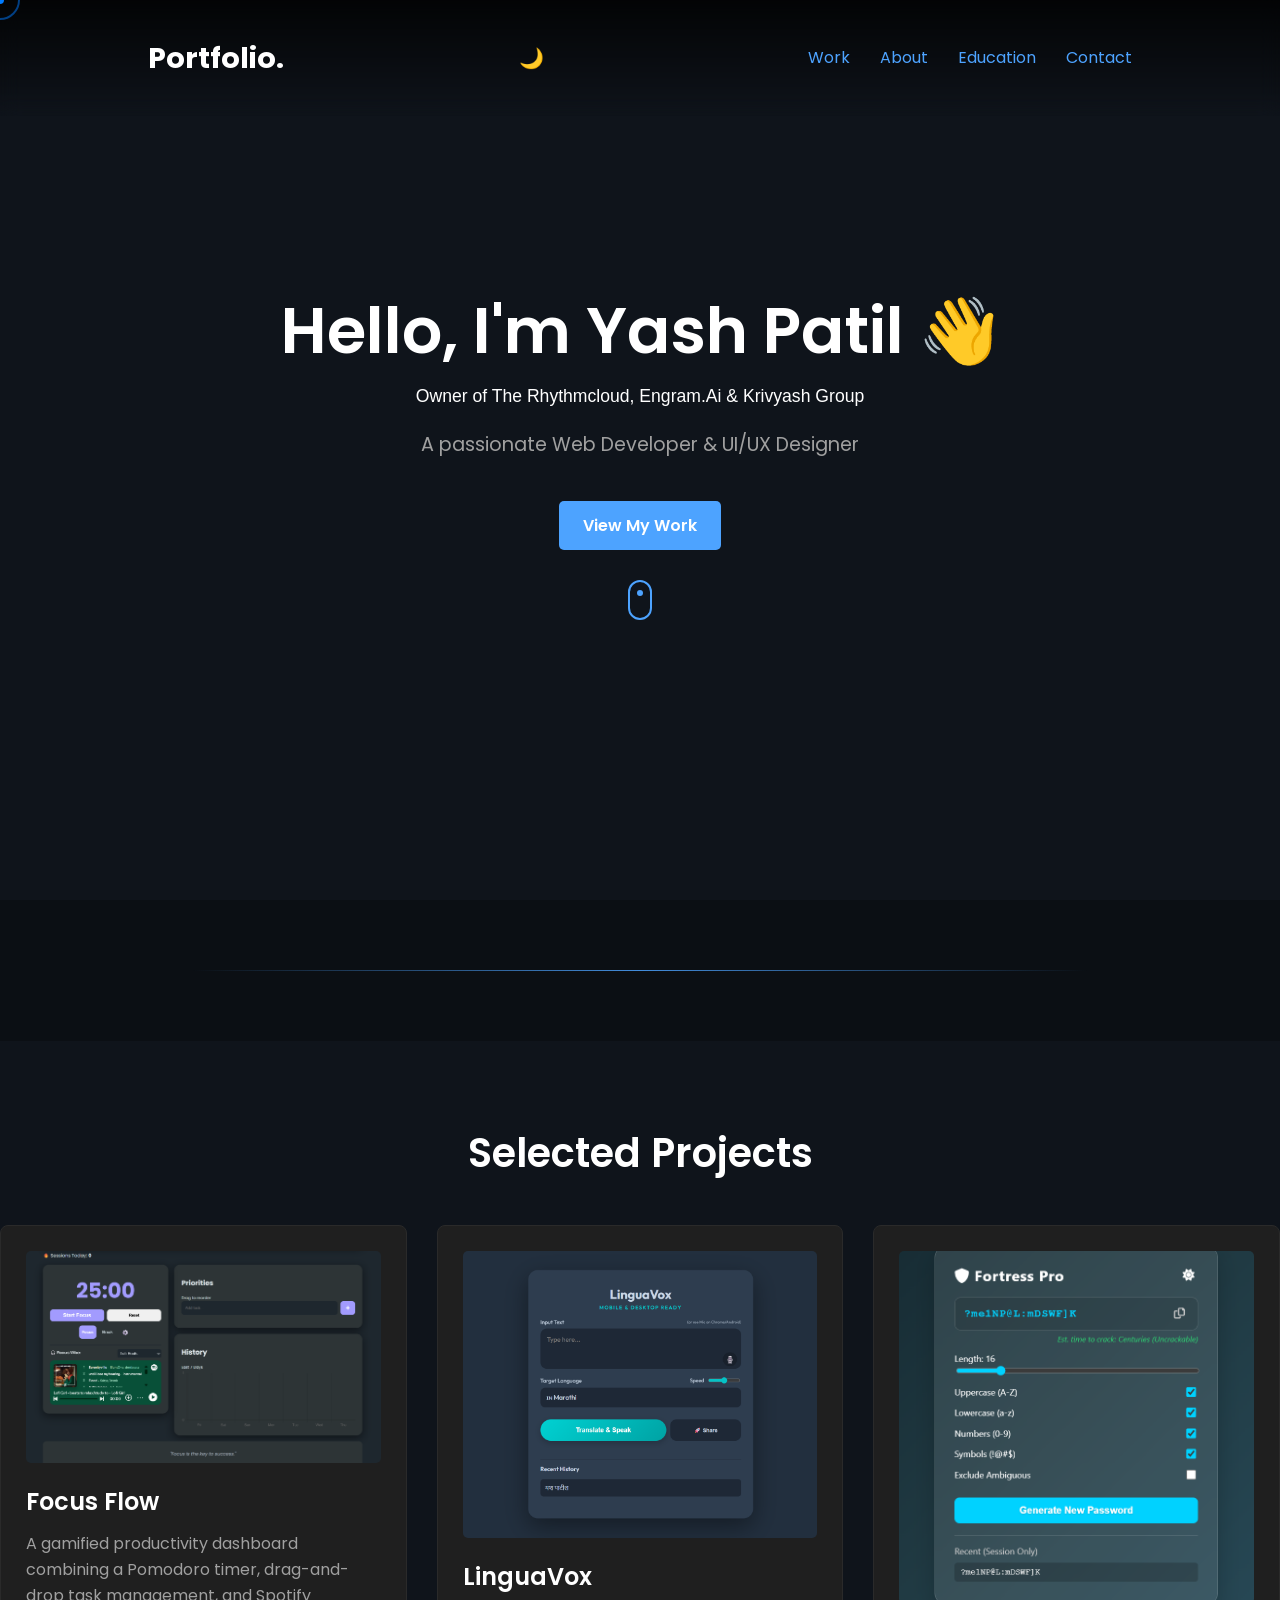
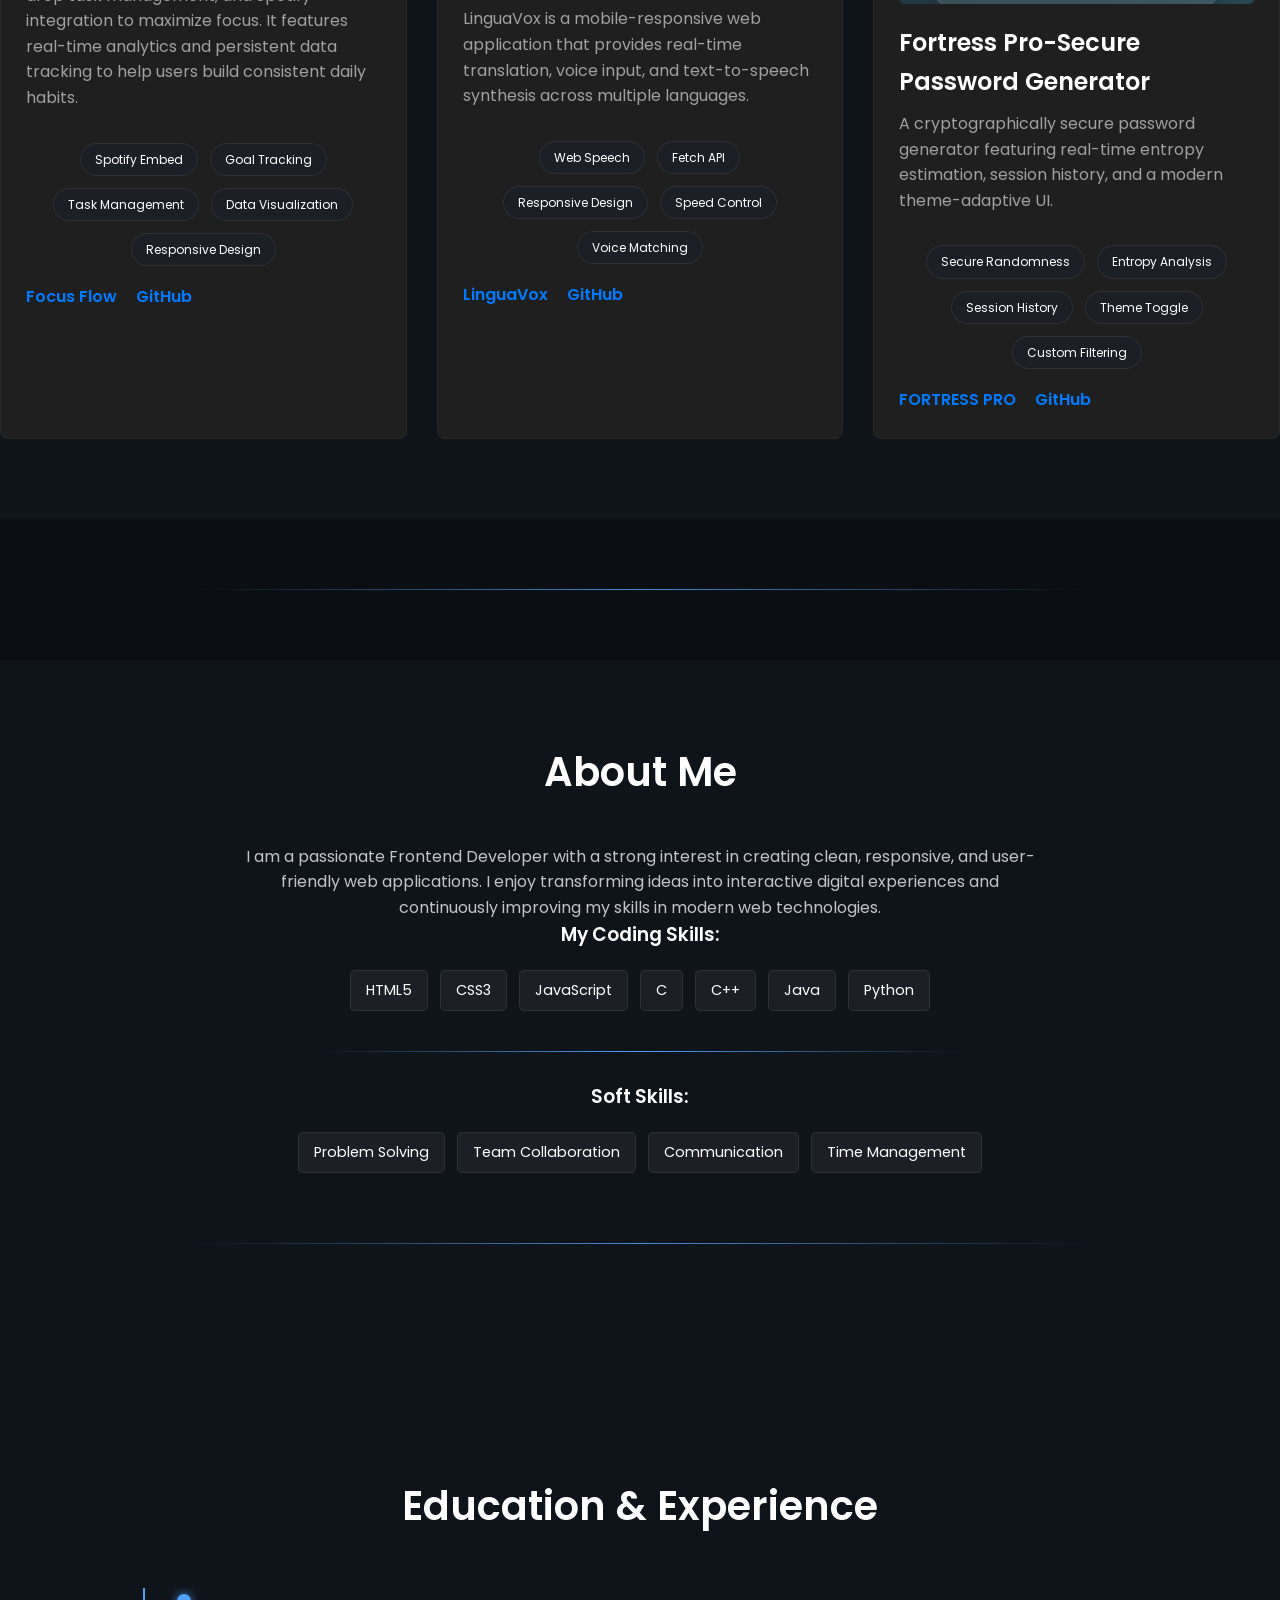
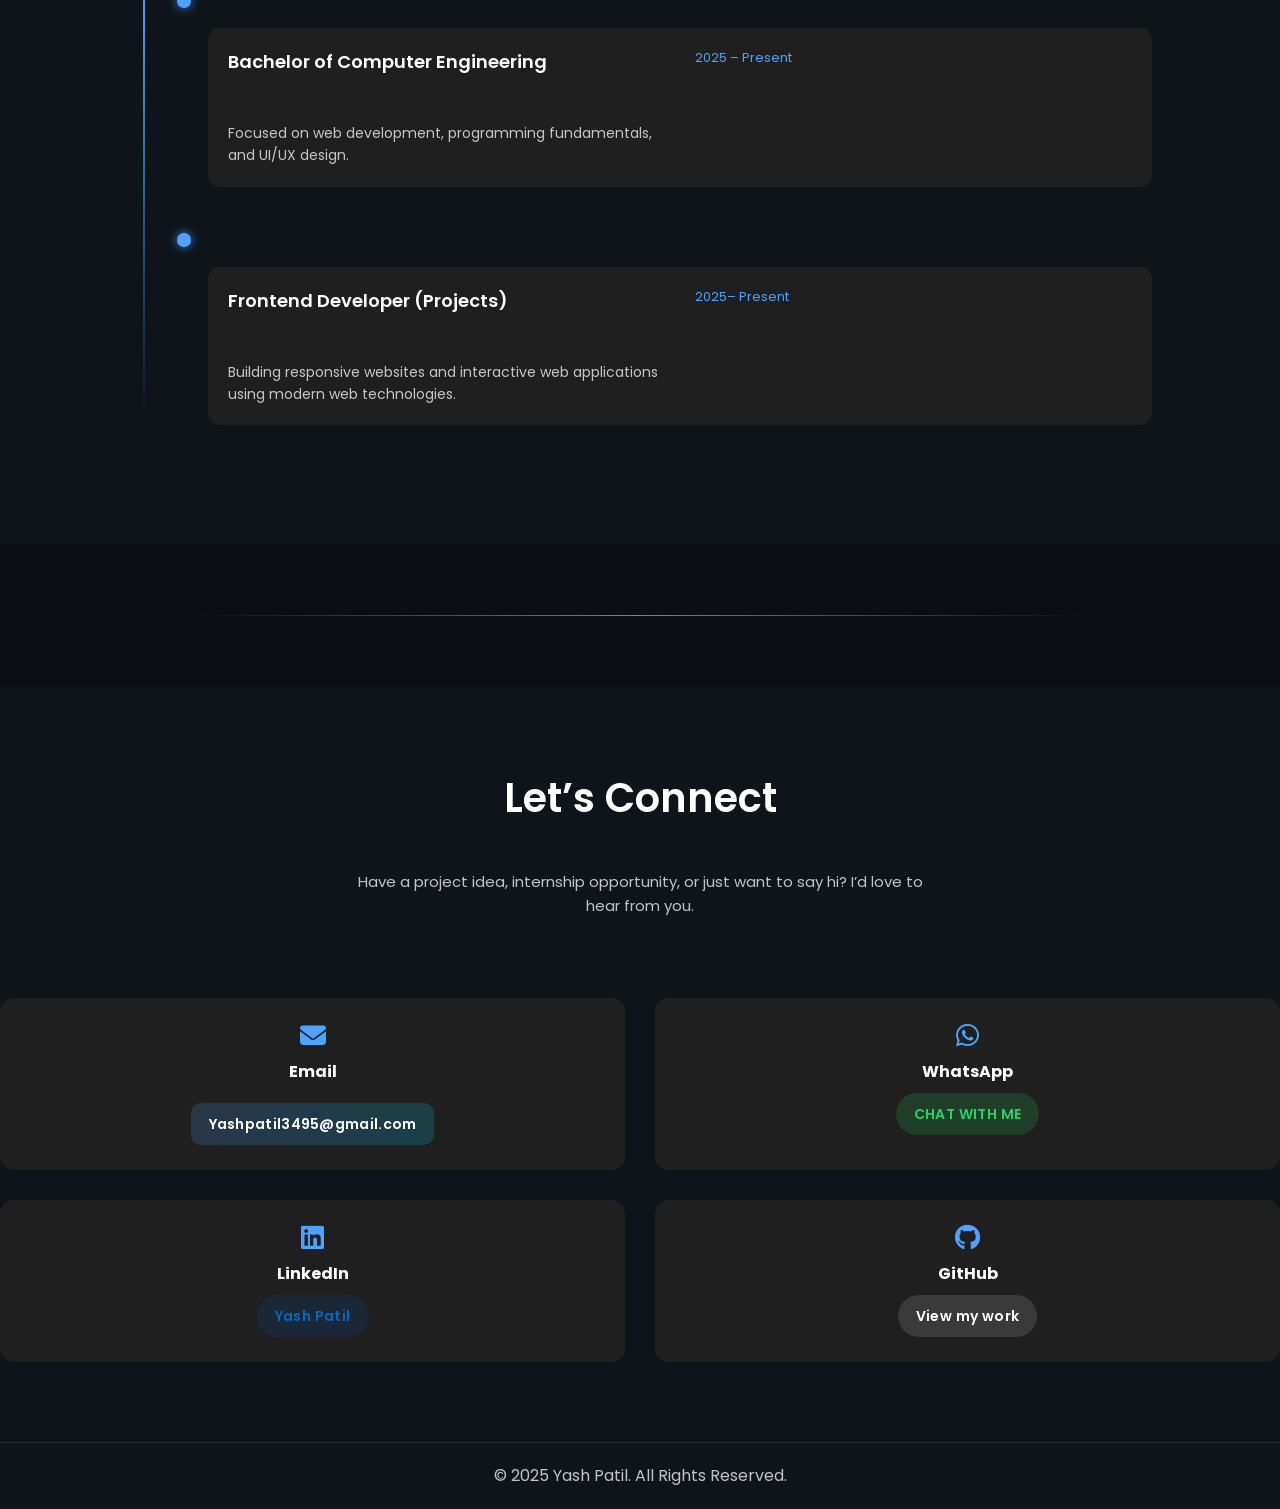
==== commit 40eb4a0e: "Revise hero section with additional owner title Updated hero section to include owner title and impr" ====
--- a/index.html
+++ b/index.html
@@ -62,15 +62,19 @@
     <main>
         <section class="hero">
             <div class="hero-content">
-                <h1 class="hero-title">
-                  Hello, I'm Yash Patil <span class="wave">👋</span>
-                </h1>
-                <p class="subtitle">
-                  <span class="typing"></span>
-                </p>
-               <a href="#work" class="cta-button" data-aos="fade-up" data-aos-delay="400">View My Work</a>
-                <div class="scroll-indicator"></div>
-            </div>
+          <h1 class="hero-title">
+           Hello, I'm Yash Patil <span class="wave">👋</span>
+          </h1>
+    
+           <p class="owner-title" data-aos="fade-up" data-aos-delay="200" style="font-size: 1.1rem; color: var(--text-color); margin-bottom: 10px; font-weight: 500;">
+            Owner of The Rhythmcloud, Engram.Ai & Krivyash Group
+           </p>
+            <p class="subtitle">
+             <span class="typing"></span>
+            </p>
+           <a href="#work" class="cta-button" data-aos="fade-up" data-aos-delay="400">View My Work</a>
+           <div class="scroll-indicator"></div>
+          </div>
         </section> 
         
 <div class="divider-fade"></div>
--- a/style.css
+++ b/style.css
@@ -1,4 +1,3 @@
-/* wave function for the HII*/
 .wave {
     display: inline-block;
     animation: wave 2.5s infinite;
@@ -215,6 +214,27 @@
     padding: 8px 15px;
     border-radius: 5px;
     font-size: 0.9rem;
+}
+
+/* --- Contact Section --- */
+.contact {
+    text-align: center;
+}
+.email-link {
+    display: inline-block;
+    font-size: 1.5rem;
+    margin: 20px 0;
+    padding: 10px 20px;
+    border: 2px solid var(--accent-color);
+    border-radius: 5px;
+}
+.social-links a {
+    font-size: 2rem;
+    margin: 0 15px;
+    color: var(--text-color);
+}
+.social-links a:hover {
+    color: var(--accent-color);
 }
 
 /* --- Footer --- */
@@ -881,7 +901,12 @@
     100% { box-shadow: 0 0 0 rgba(0,0,0,0); }
 }
 
-/* ---------- THEME VARIABLES ---------- */ /*for light and dark theme*/
+/* =====================================================
+   FULL DARK & LIGHT MODE OPTIMIZATION (GLOBAL FIX)
+   Paste ONCE at bottom of style.css
+===================================================== */
+
+/* ---------- THEME VARIABLES ---------- */
 :root {
     --bg-main: #0b0f14;
     --bg-section: #0f141b;
@@ -923,7 +948,7 @@
     color: var(--text-muted);
 }
 
-/* ---------- NAVBAR ---------- */
+/* ---------- NAVBAR FIX ---------- */
 header {
     background: linear-gradient(
         to bottom,
@@ -944,7 +969,7 @@
     color: var(--accent);
 }
 
-/* ---------- ABOUT SECTION ---------- */
+/* ---------- ABOUT SECTION FIX ---------- */
 .about {
     background: var(--bg-section);
 }
@@ -1140,136 +1165,3 @@
     background-color: #0056b3; /* Darker shade on hover */
     transform: scale(1.1); /* Slightly grows when you hover */
 }
-/* Container to Center and Wrap the Boxes */
-.language-container {
-    display: flex;
-    flex-wrap: wrap; /* Allows boxes to move to next line if screen is small */
-    justify-content: center; /* Centers them horizontally */
-    gap: 20px; /* Space between boxes */
-    margin-top: 30px;
-    width: 100%;
-}
-
-/* The Individual "Special Box" */
-.lang-card {
-    background: rgba(255, 255, 255, 0.05); /* Glass effect dark background */
-    border: 1px solid rgba(255, 255, 255, 0.1); /* Subtle border */
-    border-radius: 12px;
-    padding: 20px;
-    width: 220px; /* Fixed width for uniformity */
-    min-width: 200px;
-    box-shadow: 0 4px 15px rgba(0, 0, 0, 0.2);
-    transition: transform 0.3s ease, border-color 0.3s ease;
-}
-
-/* Hover Effect for the Box */
-.lang-card:hover {
-    transform: translateY(-5px); /* Floats up slightly */
-    border-color: #00c6ff; /* Border turns blue */
-}
-
-/* Header inside the box (Name + %) */
-.lang-header {
-    display: flex;
-    justify-content: space-between;
-    align-items: center;
-    margin-bottom: 15px;
-    font-weight: 600;
-    font-size: 1rem;
-    color: #fff;
-}
-
-/* Percentage Text Color */
-.lang-percent {
-    color: #00c6ff;
-    font-size: 0.9rem;
-}
-
-/* Background Bar (Gray track) */
-.progress-bar-bg {
-    width: 100%;
-    height: 8px;
-    background-color: rgba(255, 255, 255, 0.1);
-    border-radius: 10px;
-    overflow: hidden;
-}
-
-/* Filled Bar (Blue) */
-.progress-fill {
-    height: 100%;
-    background: linear-gradient(90deg, #00c6ff, #0072ff);
-    border-radius: 10px;
-    transition: width 1.5s ease-in-out;
-}
-/* --- Hero Button Group --- */
-.hero-buttons {
-    display: flex;
-    gap: 15px; /* Space between buttons */
-    justify-content: center;
-    align-items: center;
-    margin-top: 20px;
-}
-
-/* --- Resume Button (Outline Style) --- */
-.outline-btn {
-    background: transparent; /* No background */
-    border: 2px solid #00c6ff; /* Blue border */
-    color: #fff;
-}
-
-.outline-btn:hover {
-    background: rgba(0, 198, 255, 0.1); /* Slight blue tint on hover */
-    transform: translateY(-3px);
-    box-shadow: 0 0 15px rgba(0, 198, 255, 0.4);
-}
-
-.outline-btn i {
-    margin-left: 8px; /* Space between text and download icon */
-}
-
-/* --- Certification Section --- */
-.certifications {
-    padding: 80px 10%;
-    text-align: center;
-}
-
-.cert-grid {
-    display: grid;
-    grid-template-columns: repeat(auto-fit, minmax(280px, 1fr)); /* Responsive Grid */
-    gap: 25px;
-    margin-top: 40px;
-}
-
-.cert-card {
-    background: rgba(255, 255, 255, 0.05);
-    padding: 30px;
-    border-radius: 15px;
-    border: 1px solid rgba(255, 255, 255, 0.1);
-    transition: 0.3s;
-    position: relative;
-    overflow: hidden;
-}
-
-.cert-card:hover {
-    transform: translateY(-10px);
-    border-color: #00c6ff;
-    box-shadow: 0 10px 30px rgba(0, 0, 0, 0.3);
-}
-
-.cert-icon-box {
-    font-size: 2.5rem;
-    color: #00c6ff;
-    margin-bottom: 20px;
-}
-
-.cert-card h3 {
-    font-size: 1.2rem;
-    margin-bottom: 10px;
-    color: #fff;
-}
-
-.cert-card p {
-    font-size: 0.9rem;
-    color: #ccc;
-    line-height: 1.6;
-}
